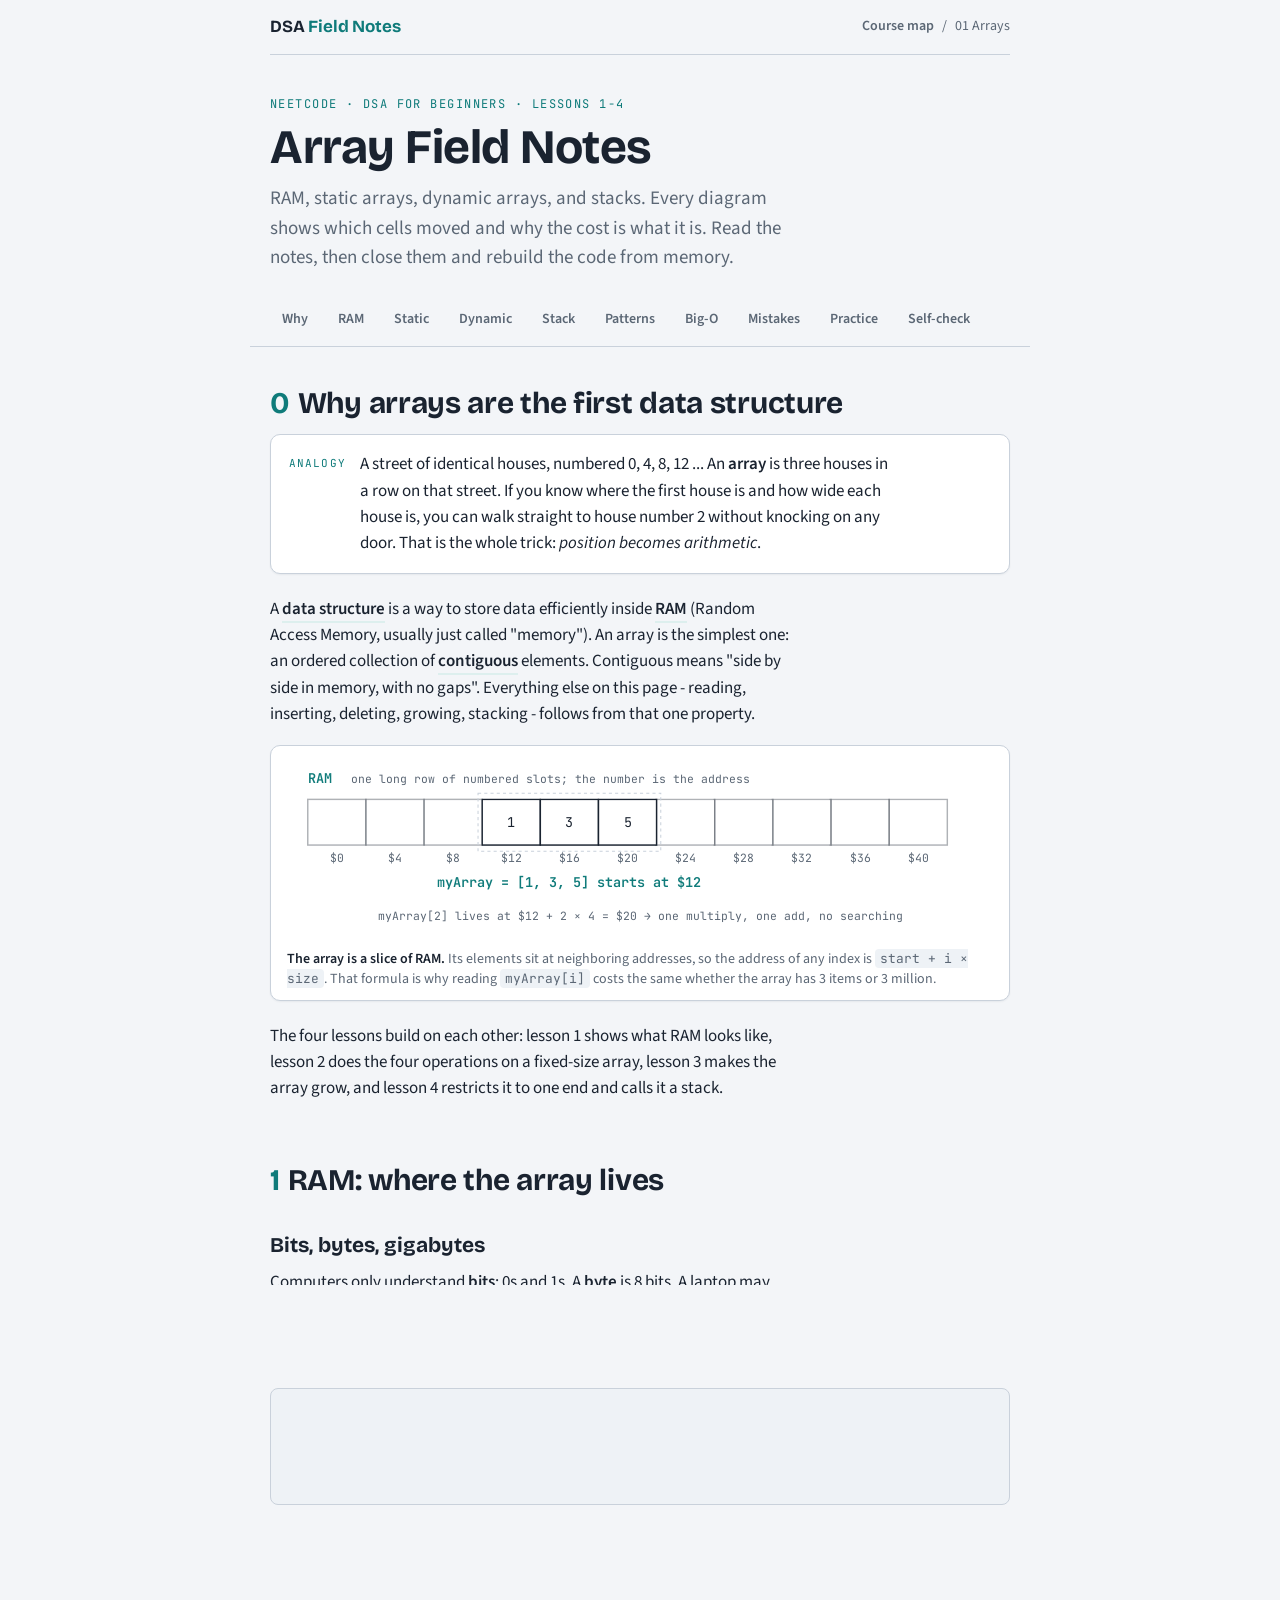
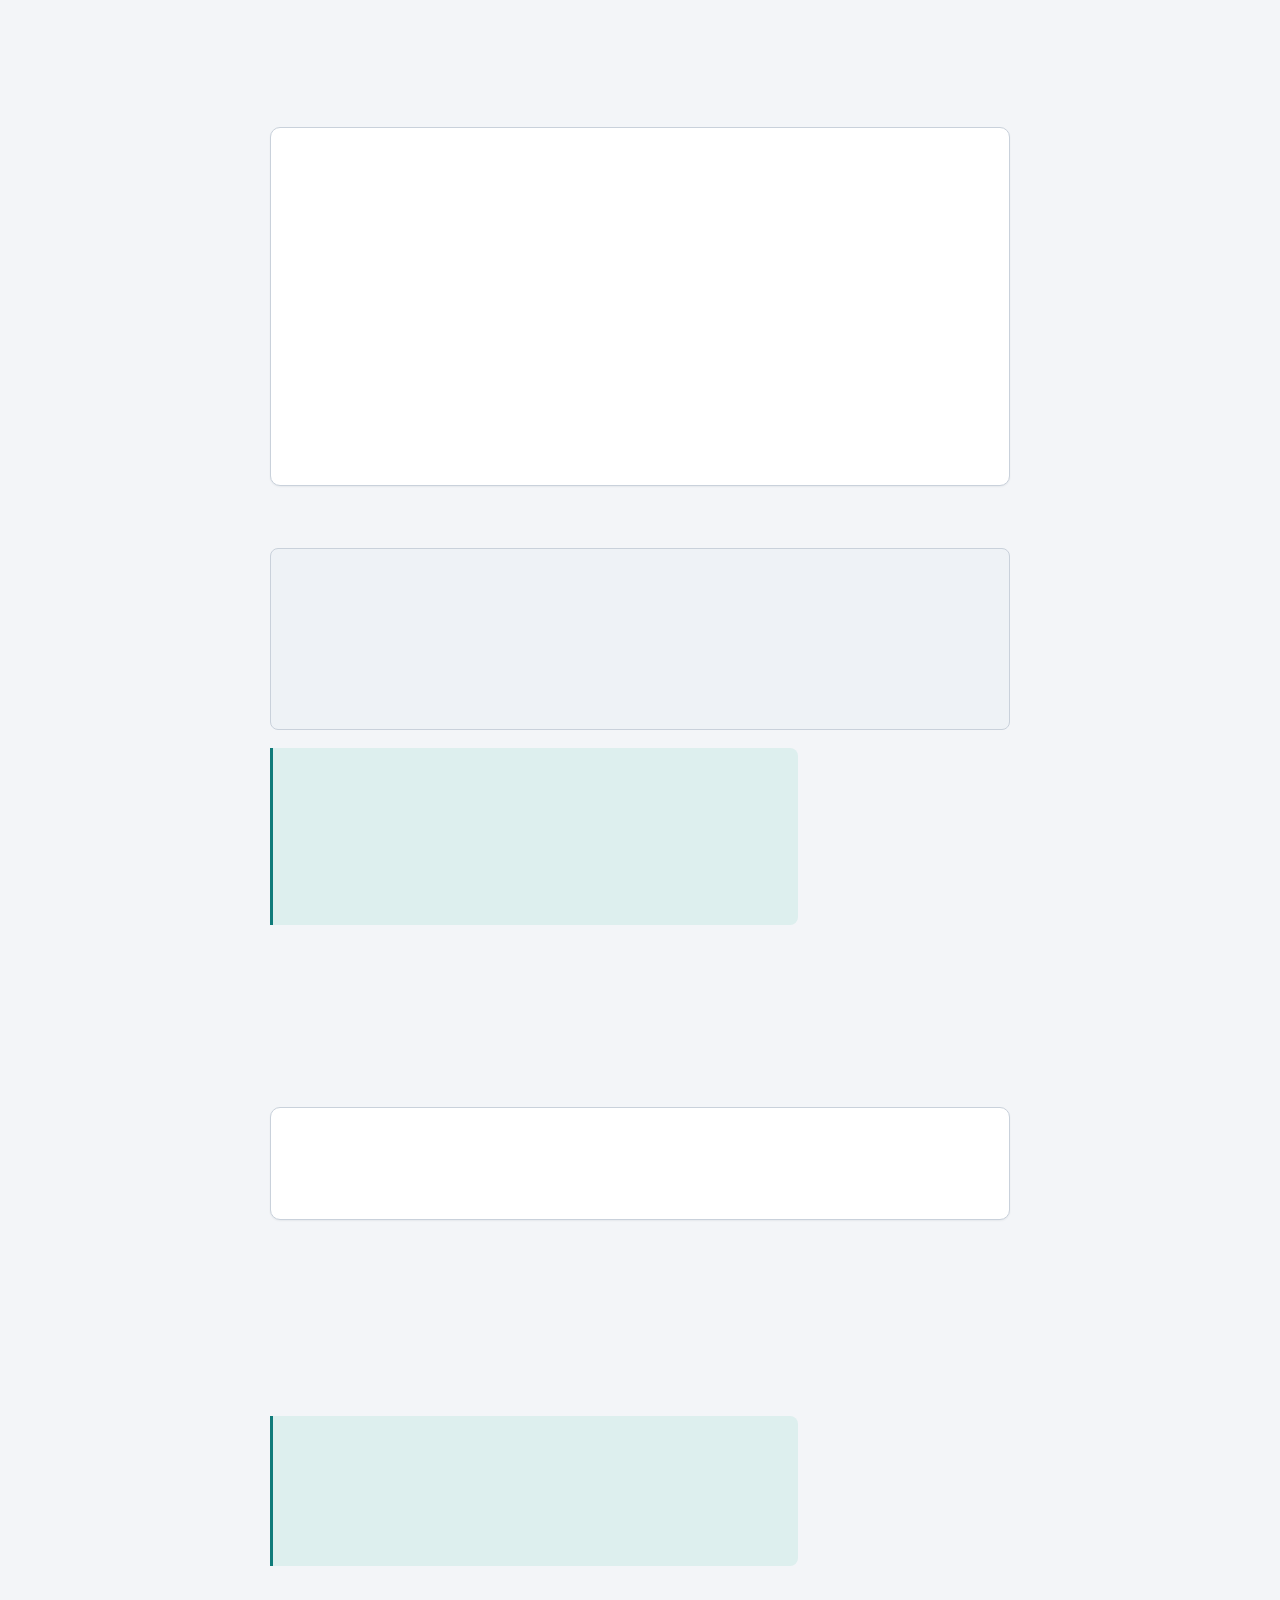
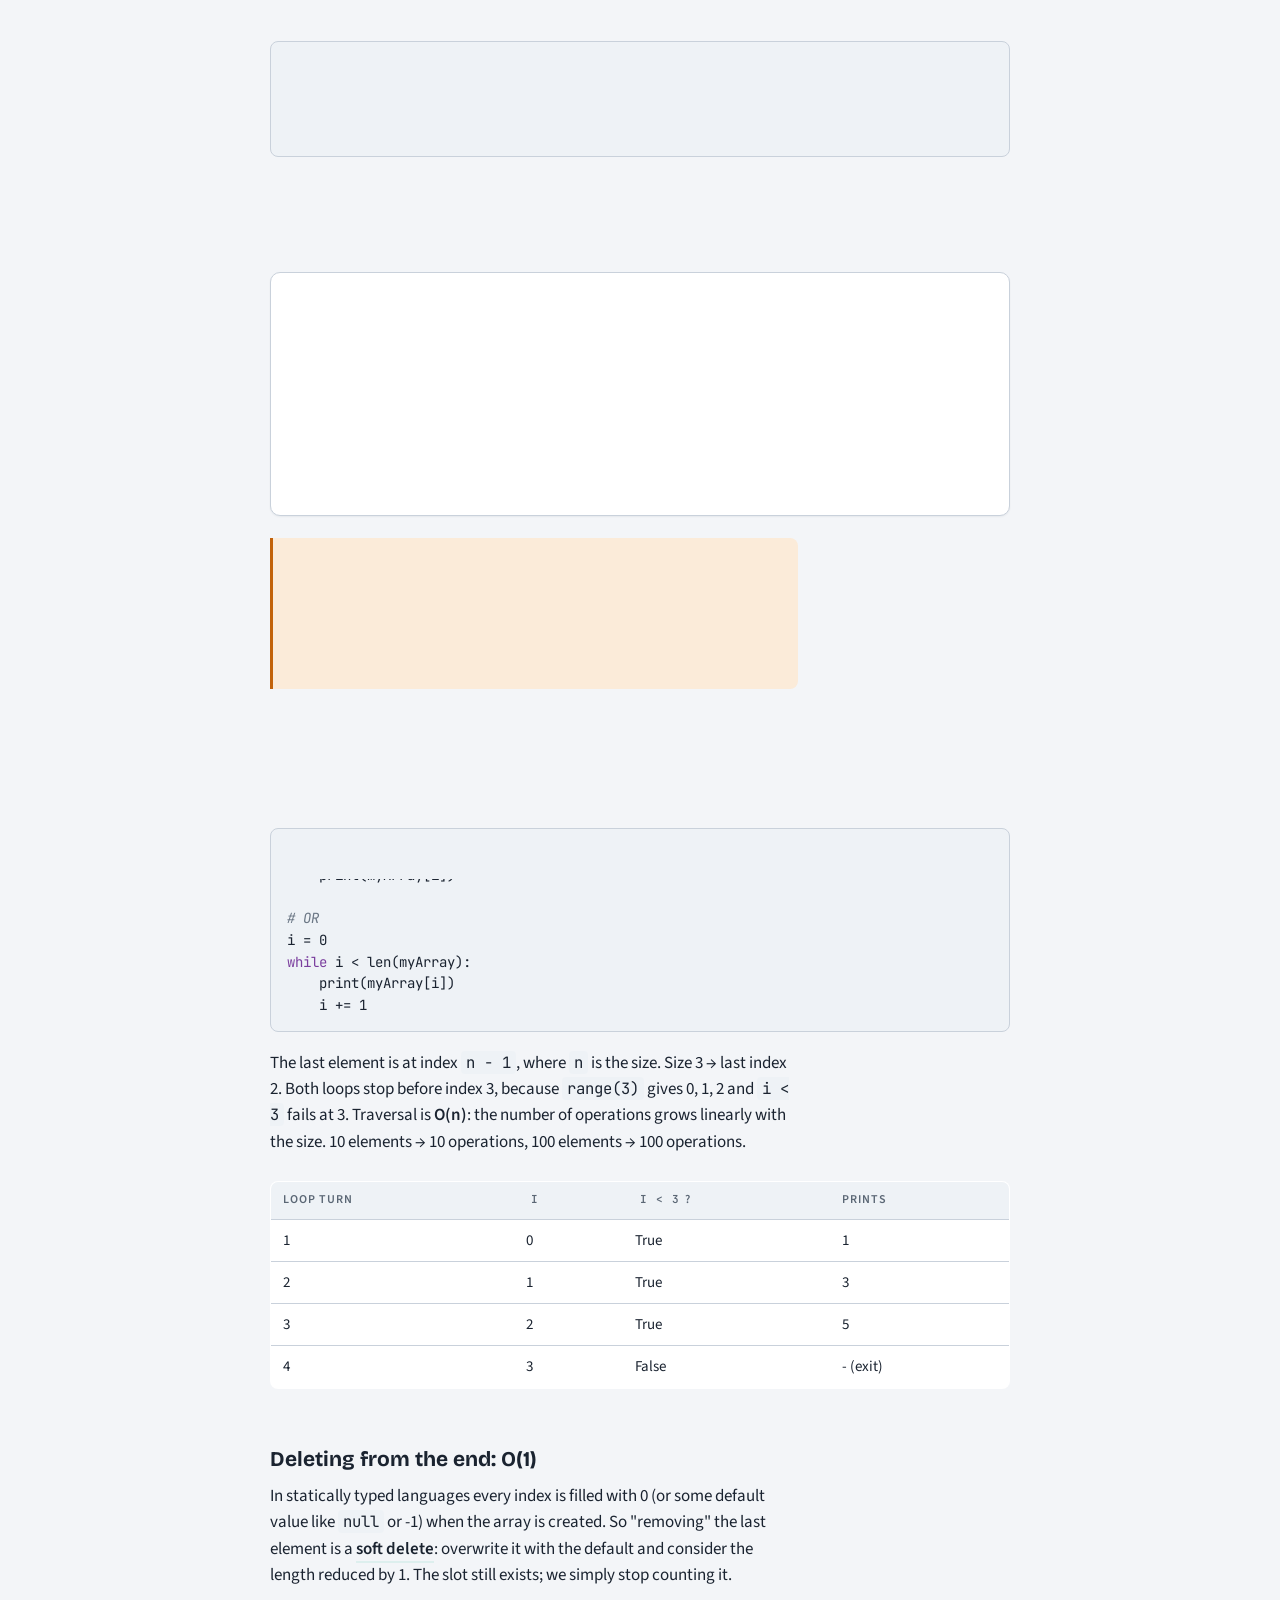
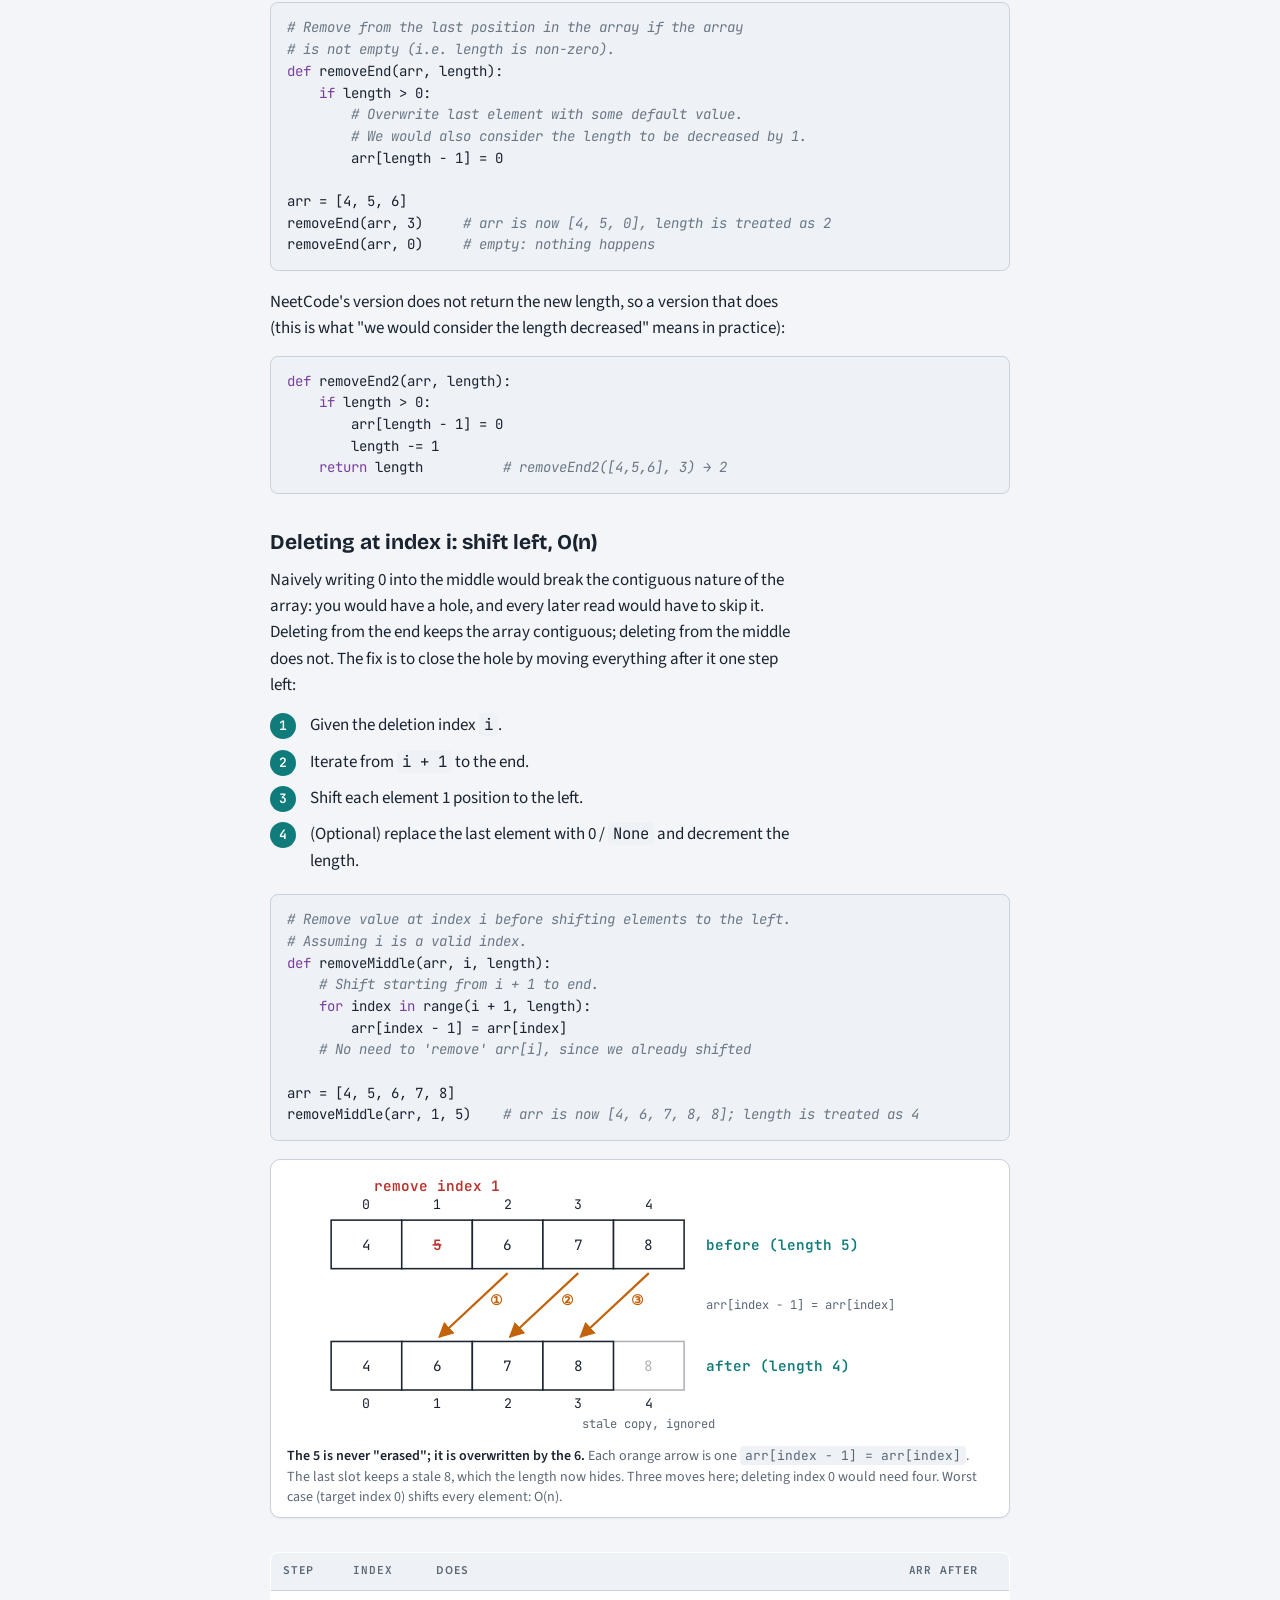
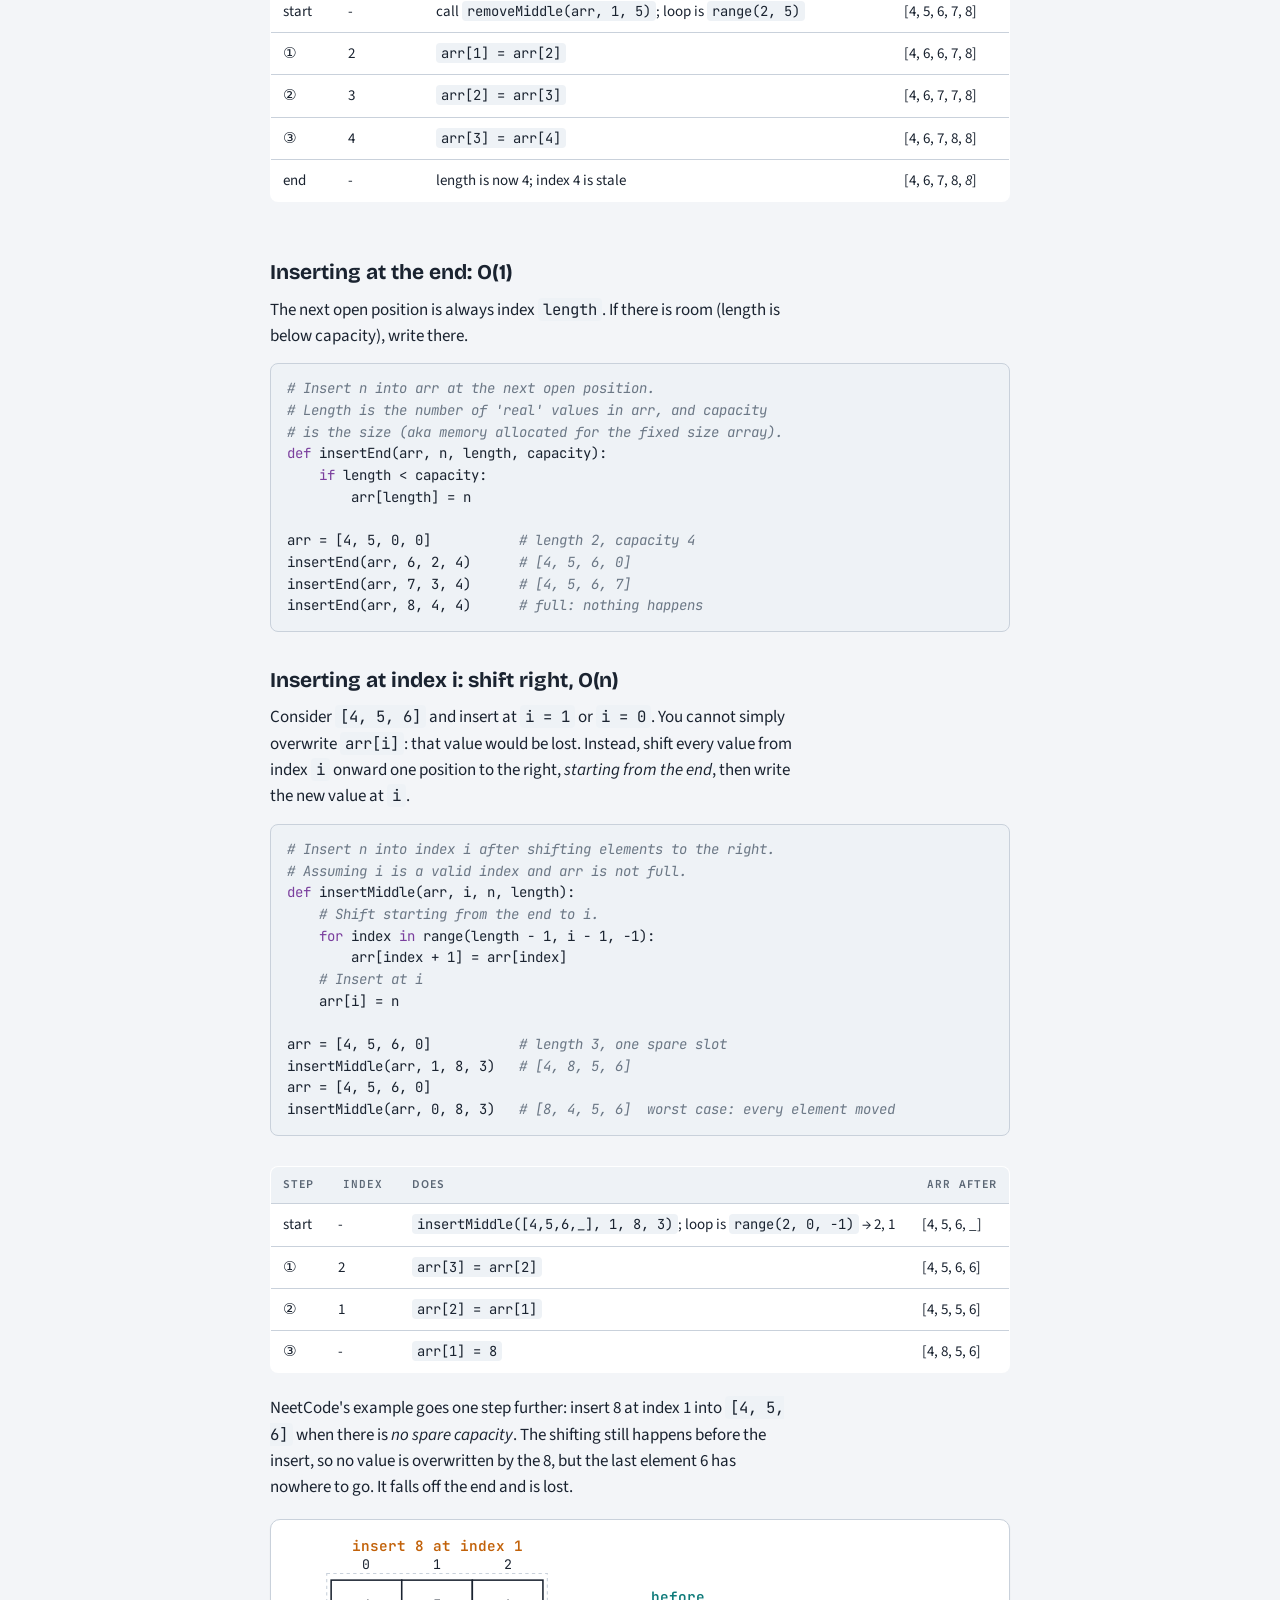
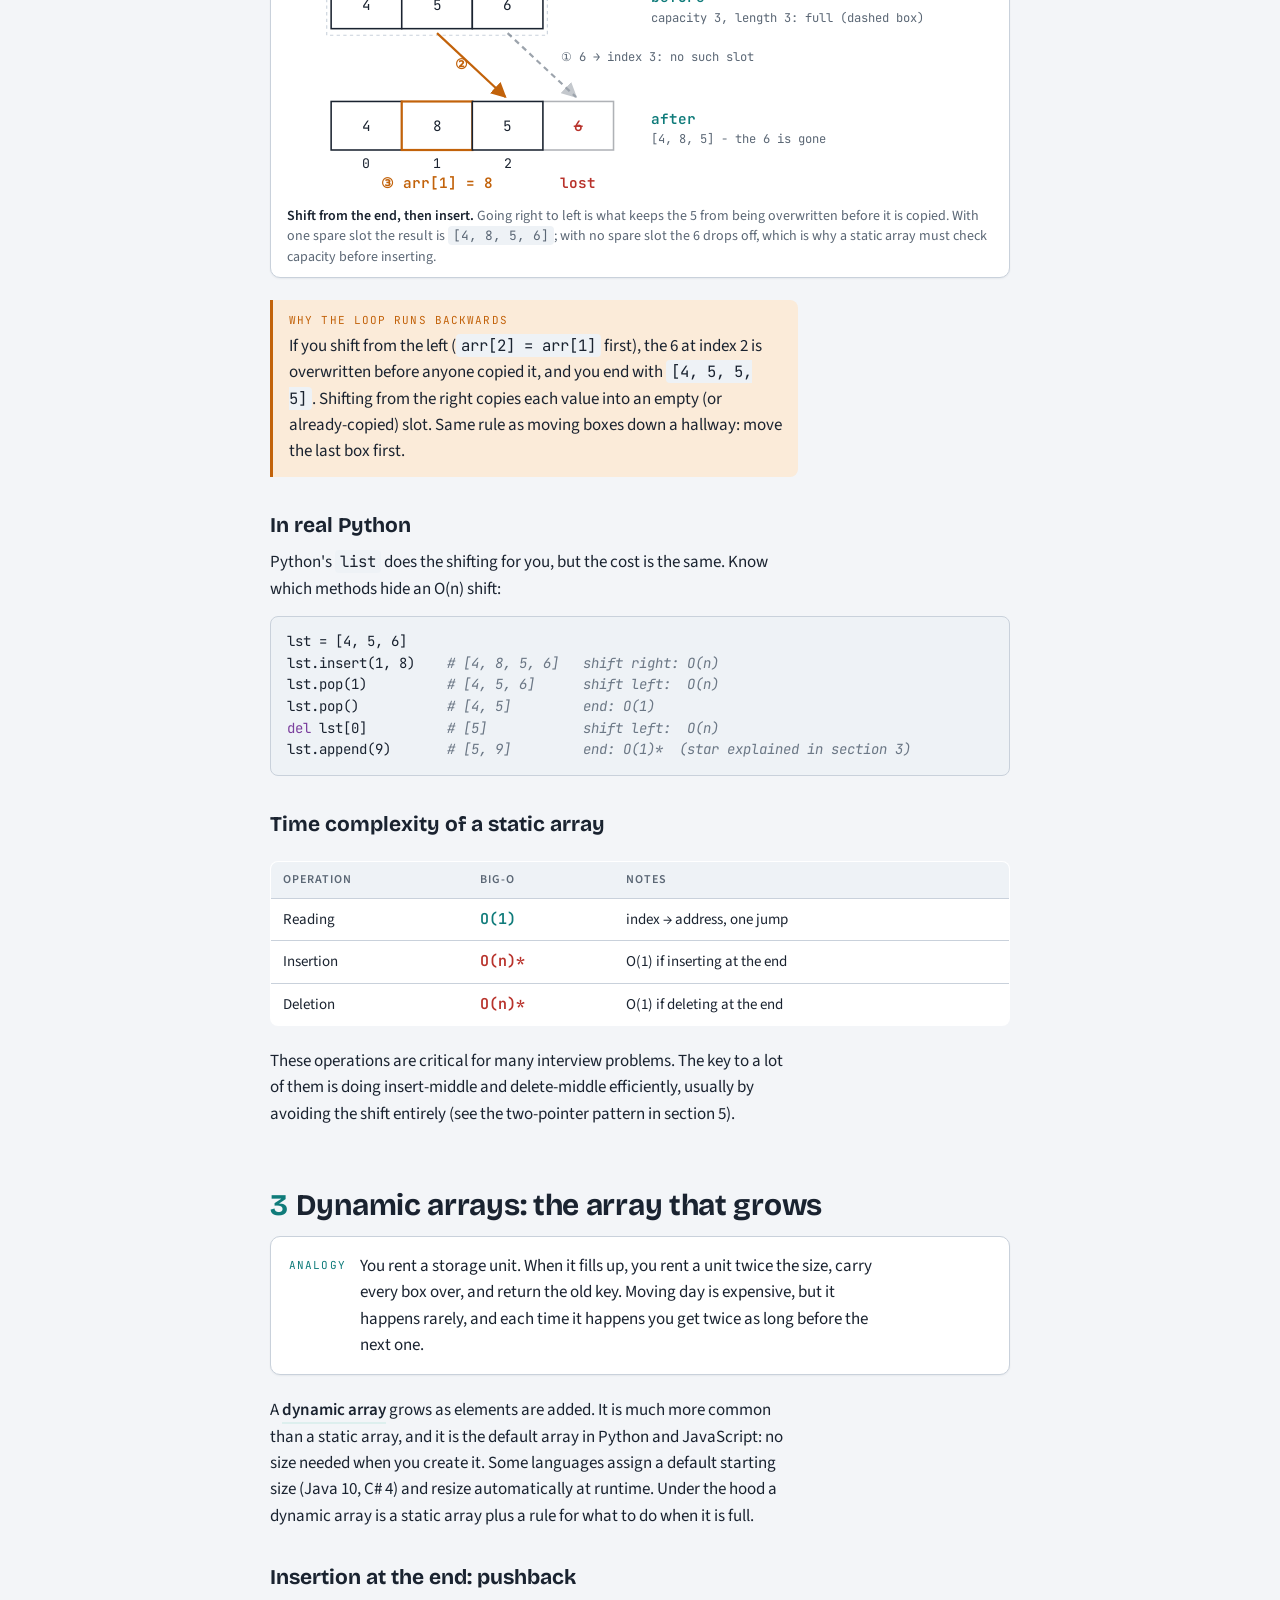
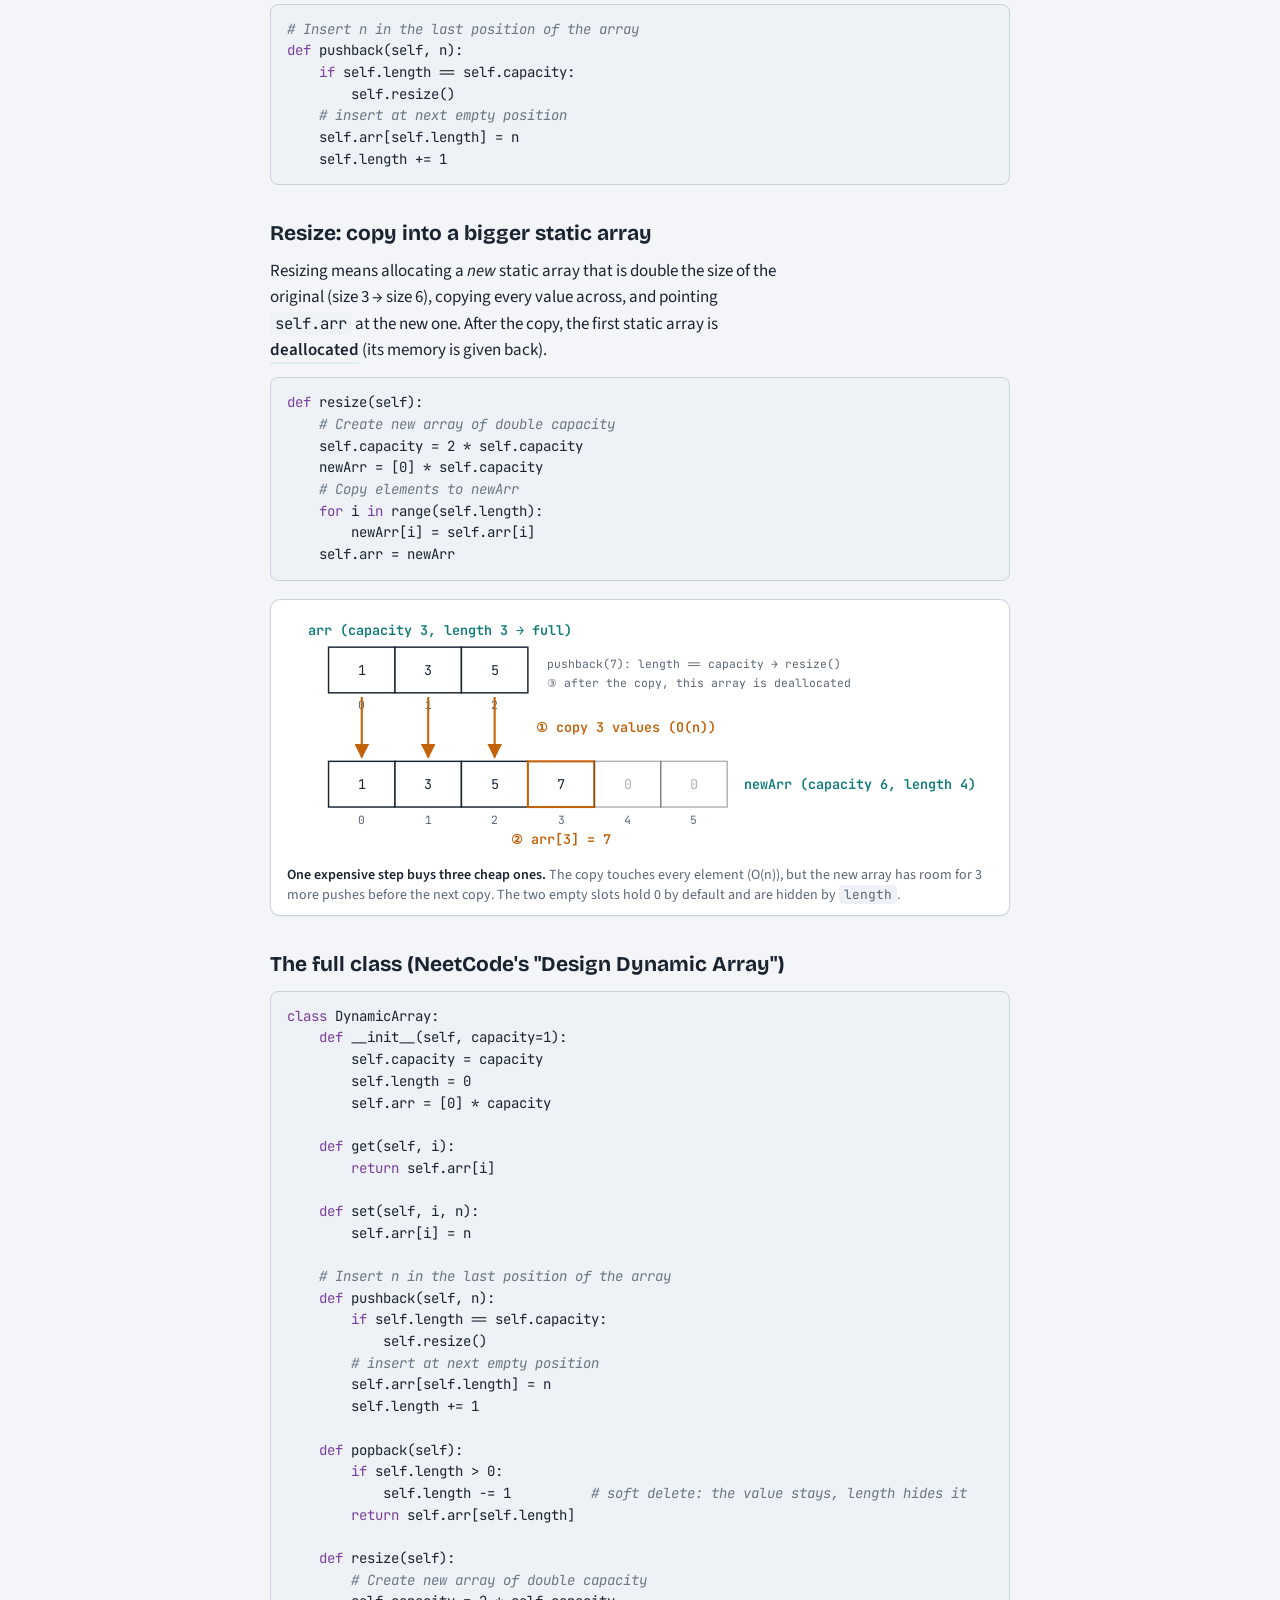
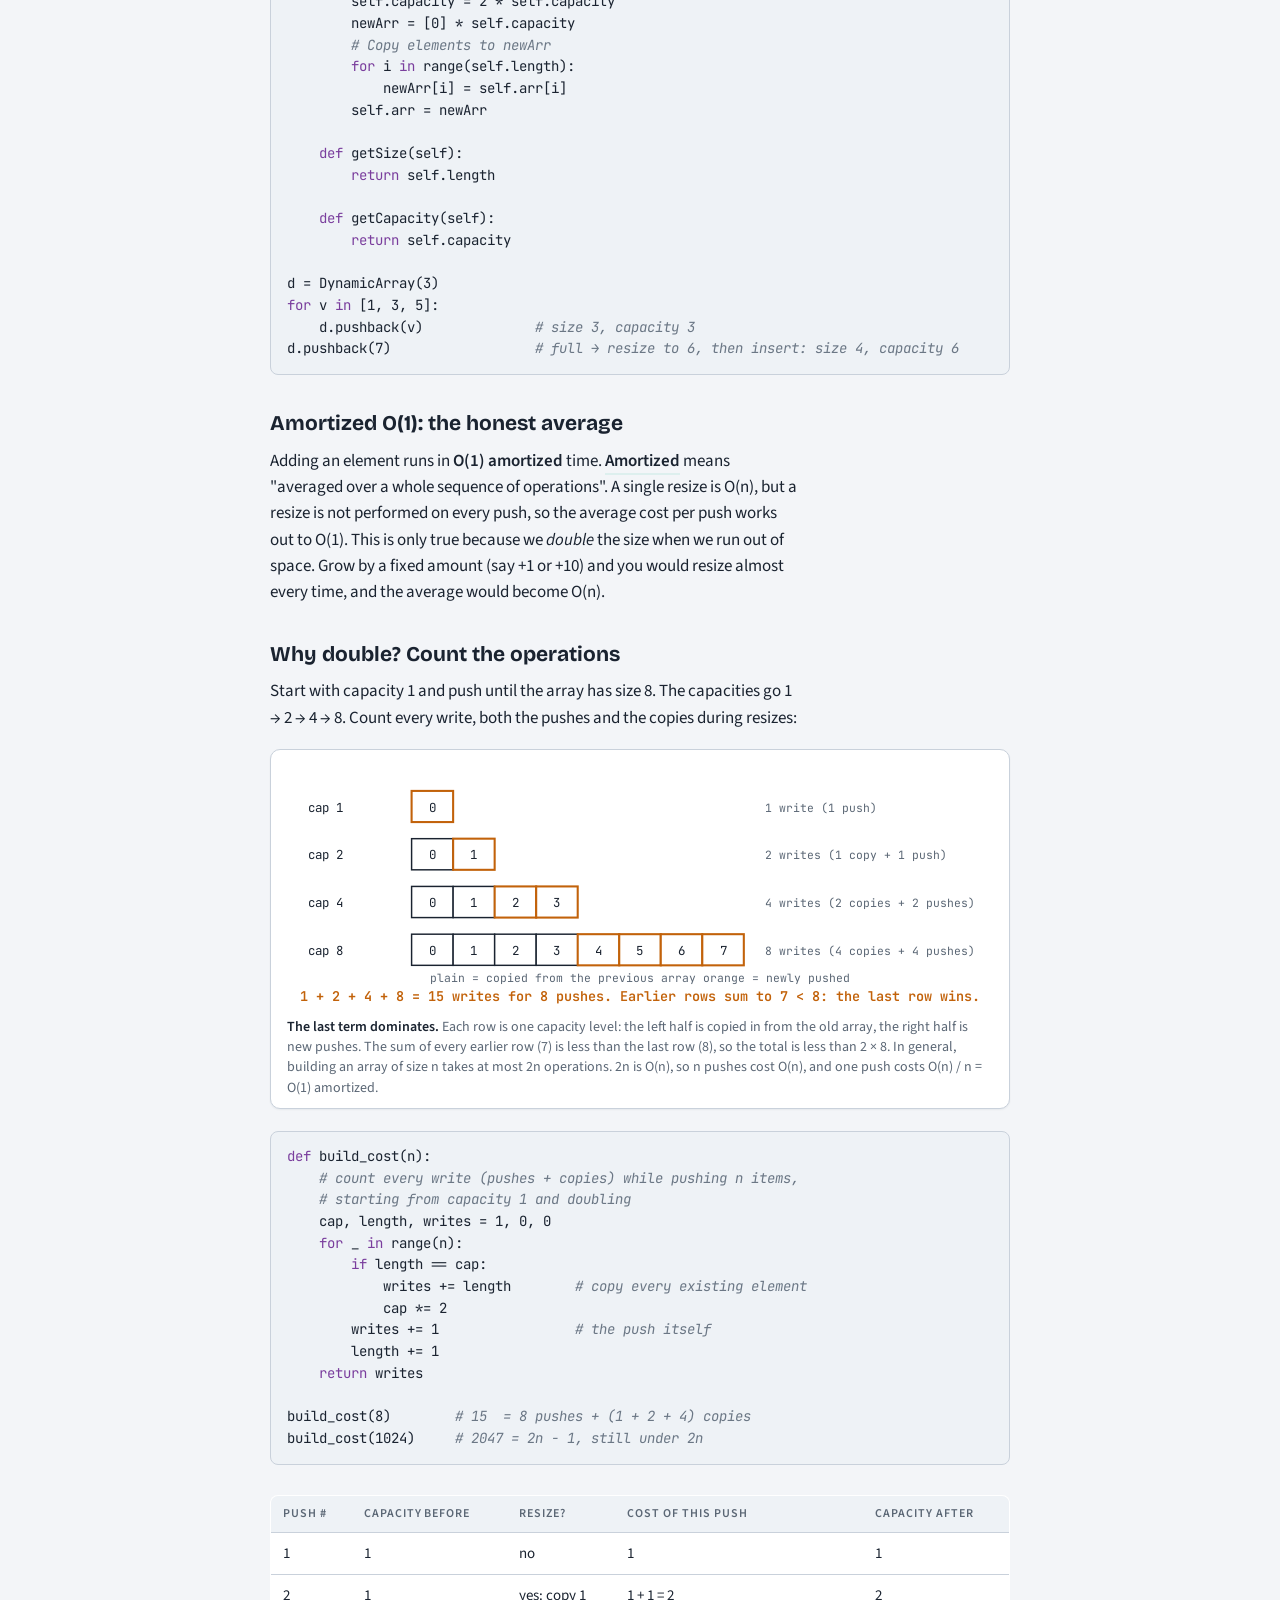
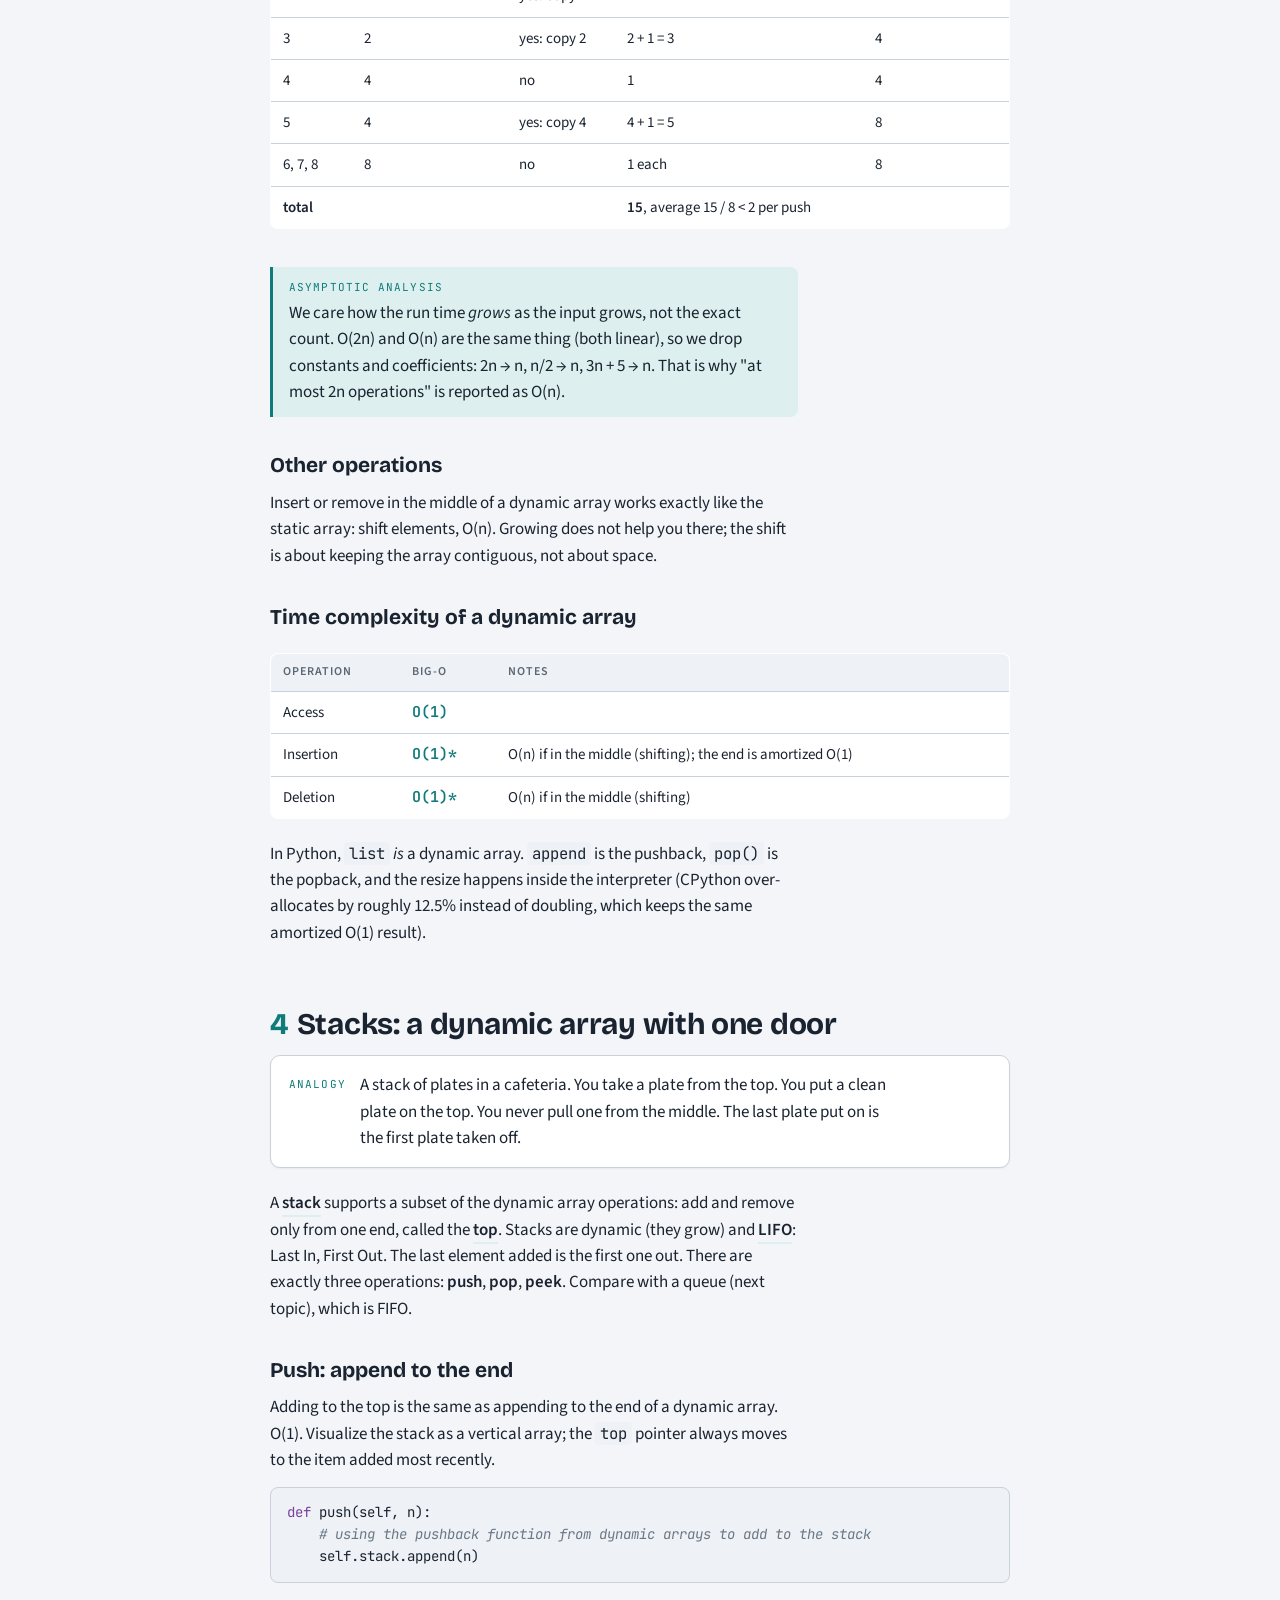
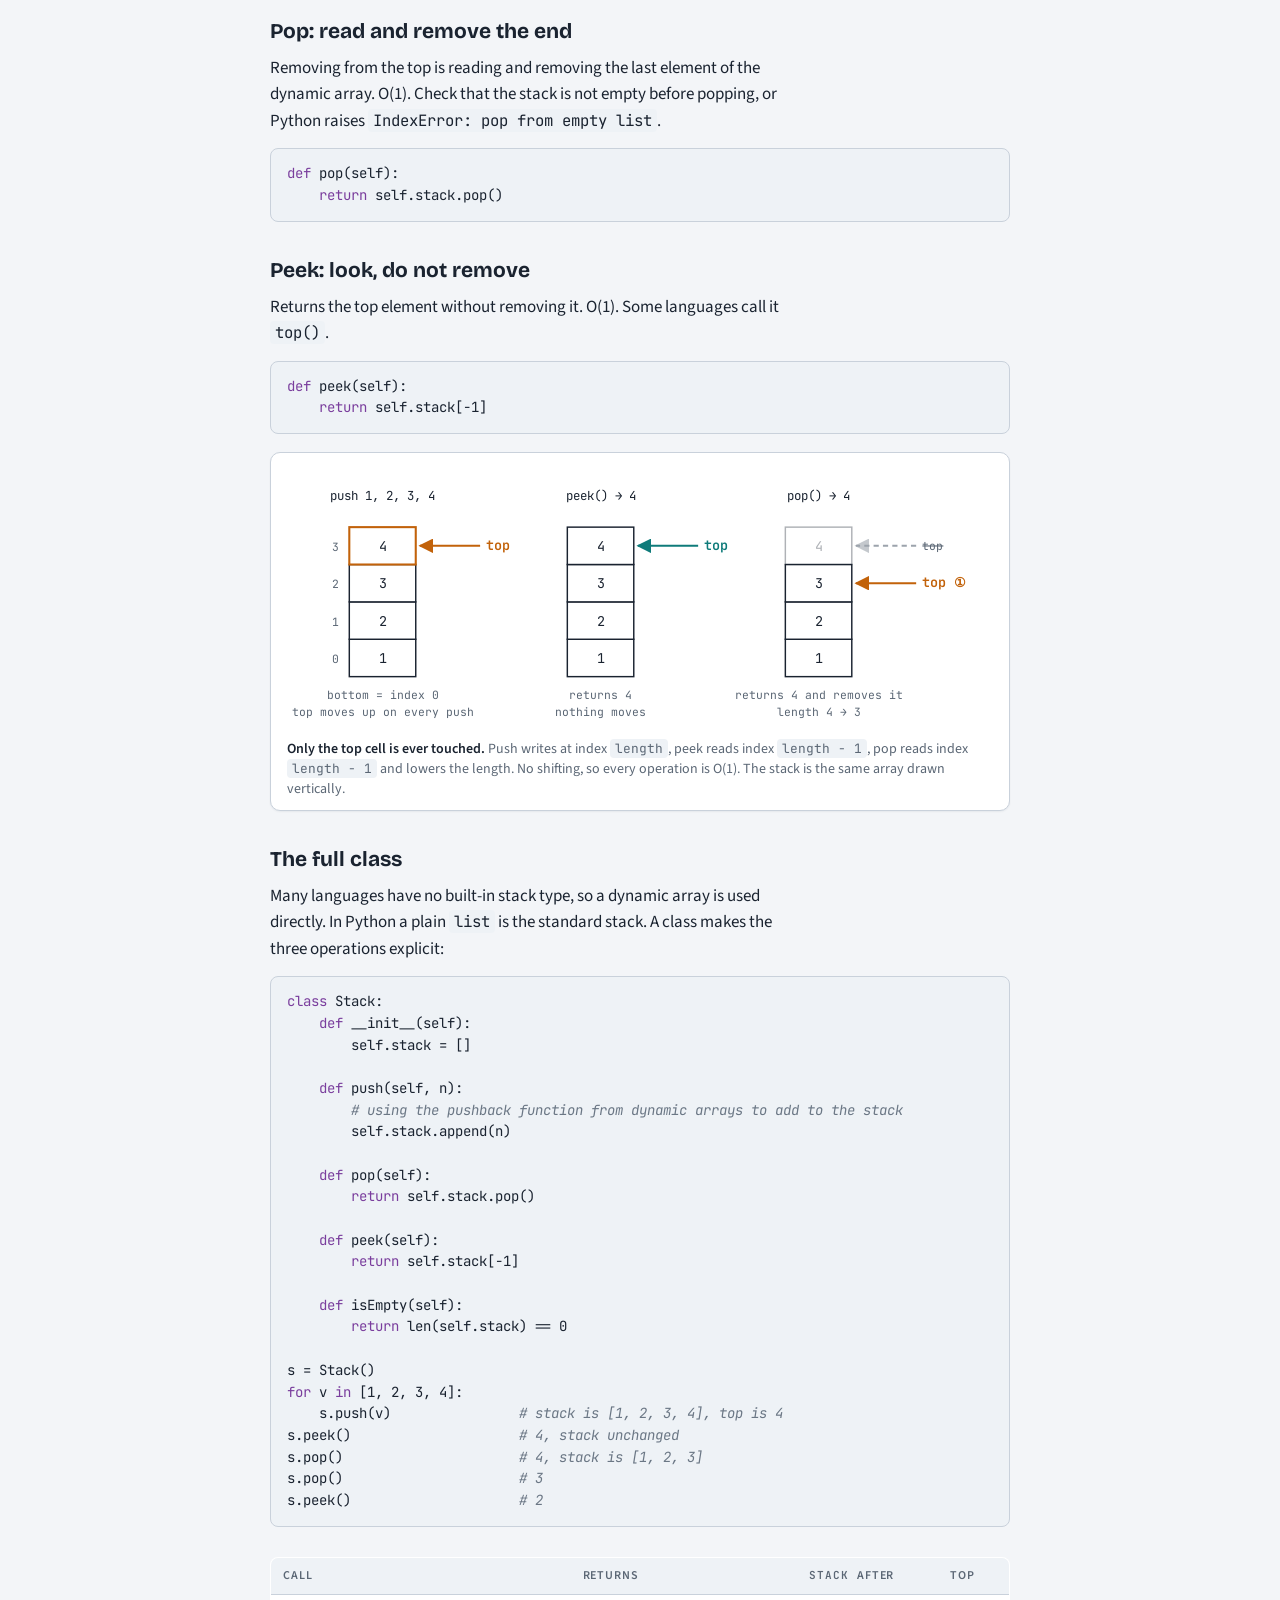
==== topics/01-arrays.html @ 9038c8f5 "Initial commit: DSA field notes for the NeetCode beginner course. Co-authored-by: Cursor <cursoragen" ====
<!doctype html>
<html lang="en">
<head>
<meta charset="utf-8">
<meta name="viewport" content="width=device-width, initial-scale=1">
<title>Arrays · DSA Field Notes</title>
<meta name="description" content="RAM, static arrays, dynamic arrays, and stacks - byte-level diagrams, shifting traces, amortized resize math, tested Python, Big-O, mistakes, practice, self-check.">
<link rel="stylesheet" href="https://fonts.googleapis.com/css2?family=Bricolage+Grotesque:opsz,wght@12..96,500;12..96,700&family=Source+Sans+3:ital,wght@0,400;0,600;1,400&family=JetBrains+Mono:wght@400;600&display=swap">
<link rel="stylesheet" href="../assets/style.css">
</head>
<body>
<svg width="0" height="0" style="position:absolute" aria-hidden="true">
  <defs>
    <marker id="arr" viewBox="0 0 10 10" refX="9" refY="5" markerWidth="7" markerHeight="7" orient="auto-start-reverse"><path d="M0,0 L10,5 L0,10 z" class="arr"/></marker>
    <marker id="arrNew" viewBox="0 0 10 10" refX="9" refY="5" markerWidth="7" markerHeight="7" orient="auto-start-reverse"><path d="M0,0 L10,5 L0,10 z" class="arrNew"/></marker>
    <marker id="arrOld" viewBox="0 0 10 10" refX="9" refY="5" markerWidth="7" markerHeight="7" orient="auto-start-reverse"><path d="M0,0 L10,5 L0,10 z" class="arrOld"/></marker>
    <marker id="arrCur" viewBox="0 0 10 10" refX="9" refY="5" markerWidth="7" markerHeight="7" orient="auto-start-reverse"><path d="M0,0 L10,5 L0,10 z" class="arrCur"/></marker>
  </defs>
</svg>

<div class="wrap">

<header class="site-head">
  <a class="brand" href="../index.html">DSA <span>Field Notes</span></a>
  <div class="crumbs"><a href="../index.html">Course map</a> <span>/</span> <span>01 Arrays</span></div>
</header>
<header class="top">
  <div class="eyebrow">NeetCode · DSA for Beginners · Lessons 1-4</div>
  <h1>Array Field Notes</h1>
  <p class="lede">RAM, static arrays, dynamic arrays, and stacks. Every diagram shows which cells moved and why the cost is what it is. Read the notes, then close them and rebuild the code from memory.</p>
</header>

<nav class="sections" aria-label="Sections">
  <a href="#why">Why</a>
  <a href="#ram">RAM</a>
  <a href="#static">Static</a>
  <a href="#dynamic">Dynamic</a>
  <a href="#stack">Stack</a>
  <a href="#patterns">Patterns</a>
  <a href="#complexity">Big-O</a>
  <a href="#mistakes">Mistakes</a>
  <a href="#practice">Practice</a>
  <a href="#quiz">Self-check</a>
</nav>

<!-- ============================ WHY ============================ -->
<section id="why">
  <h2><span class="num">0</span>Why arrays are the first data structure</h2>

  <div class="analogy">
    <div class="tag">Analogy</div>
    <p>A street of identical houses, numbered 0, 4, 8, 12 ... An <strong>array</strong> is three houses in a row on that street. If you know where the first house is and how wide each house is, you can walk straight to house number 2 without knocking on any door. That is the whole trick: <em>position becomes arithmetic</em>.</p>
  </div>

  <p>A <dfn>data structure</dfn> is a way to store data efficiently inside <dfn>RAM</dfn> (Random Access Memory, usually just called "memory"). An array is the simplest one: an ordered collection of <dfn>contiguous</dfn> elements. Contiguous means "side by side in memory, with no gaps". Everything else on this page - reading, inserting, deleting, growing, stacking - follows from that one property.</p>

  <figure>
    <svg viewBox="0 0 680 170" role="img" aria-label="RAM drawn as one long row of slots with addresses. The array 1, 3, 5 occupies three neighboring slots at addresses 12, 16 and 20.">
      <text x="20" y="20" class="t ptrlab">RAM</text>
      <text x="62" y="20" class="t small">one long row of numbered slots; the number is the address</text>
      <rect x="20" y="36" width="56" height="44" class="nd dim"/>
      <rect x="76" y="36" width="56" height="44" class="nd dim"/>
      <rect x="132" y="36" width="56" height="44" class="nd dim"/>
      <rect x="188" y="36" width="56" height="44" class="nd"/><text x="216" y="63" class="t" text-anchor="middle">1</text>
      <rect x="244" y="36" width="56" height="44" class="nd"/><text x="272" y="63" class="t" text-anchor="middle">3</text>
      <rect x="300" y="36" width="56" height="44" class="nd"/><text x="328" y="63" class="t" text-anchor="middle">5</text>
      <rect x="356" y="36" width="56" height="44" class="nd dim"/>
      <rect x="412" y="36" width="56" height="44" class="nd dim"/>
      <rect x="468" y="36" width="56" height="44" class="nd dim"/>
      <rect x="524" y="36" width="56" height="44" class="nd dim"/>
      <rect x="580" y="36" width="56" height="44" class="nd dim"/>
      <text x="48" y="96" class="t small" text-anchor="middle">$0</text>
      <text x="104" y="96" class="t small" text-anchor="middle">$4</text>
      <text x="160" y="96" class="t small" text-anchor="middle">$8</text>
      <text x="216" y="96" class="t small" text-anchor="middle">$12</text>
      <text x="272" y="96" class="t small" text-anchor="middle">$16</text>
      <text x="328" y="96" class="t small" text-anchor="middle">$20</text>
      <text x="384" y="96" class="t small" text-anchor="middle">$24</text>
      <text x="440" y="96" class="t small" text-anchor="middle">$28</text>
      <text x="496" y="96" class="t small" text-anchor="middle">$32</text>
      <text x="552" y="96" class="t small" text-anchor="middle">$36</text>
      <text x="608" y="96" class="t small" text-anchor="middle">$40</text>
      <rect x="184" y="30" width="176" height="56" class="mem"/>
      <text x="272" y="120" class="t ptrlab" text-anchor="middle">myArray = [1, 3, 5] starts at $12</text>
      <text x="340" y="152" class="t small" text-anchor="middle">myArray[2] lives at $12 + 2 × 4 = $20  →  one multiply, one add, no searching</text>
    </svg>
    <figcaption><b>The array is a slice of RAM.</b> Its elements sit at neighboring addresses, so the address of any index is <code>start + i × size</code>. That formula is why reading <code>myArray[i]</code> costs the same whether the array has 3 items or 3 million.</figcaption>
  </figure>

  <p>The four lessons build on each other: lesson 1 shows what RAM looks like, lesson 2 does the four operations on a fixed-size array, lesson 3 makes the array grow, and lesson 4 restricts it to one end and calls it a stack.</p>
</section>

<!-- ============================ RAM ============================ -->
<section id="ram">
  <h2><span class="num">1</span>RAM: where the array lives</h2>

  <h3>Bits, bytes, gigabytes</h3>
  <p>Computers only understand <dfn>bits</dfn>: 0s and 1s. A <dfn>byte</dfn> is 8 bits. A laptop may have 8 GB of RAM, which is 8 × 1024 × 1024 × 1024 bytes (about 8.6 billion slots). Each integer has a <dfn>binary representation</dfn>: the same number written with only 0s and 1s. Using one byte each:</p>

<pre><code>format(1, <span class="s">"08b"</span>)   <span class="c"># '00000001'</span>
format(3, <span class="s">"08b"</span>)   <span class="c"># '00000011'</span>
format(5, <span class="s">"08b"</span>)   <span class="c"># '00000101'</span>
bin(5)             <span class="c"># '0b101'  (Python drops the leading zeros)</span></code></pre>

  <h3>Addresses: every value has a location</h3>
  <p>When we store <code>[1, 3, 5]</code> in RAM, each element is stored contiguously (continuously, in order). Each value gets an <dfn>address</dfn>: a distinct location, written here as <code>$0</code>, <code>$4</code>, <code>$8</code>. Integers commonly occupy 4 bytes (32 bits), so integer addresses are 4 bytes apart. Characters occupy 1 byte each, so a char array has addresses 1 byte apart.</p>

  <figure>
    <svg viewBox="0 0 680 250" role="img" aria-label="An int array 1, 3, 5 drawn as three 4-byte blocks at addresses 0, 4 and 8, with the binary of each value in the last byte. Below it a char array a, b, c drawn as three 1-byte cells at addresses 0, 1 and 2.">
      <text x="20" y="18" class="t ptrlab">INT ARRAY [1, 3, 5]</text>
      <text x="186" y="18" class="t small">one int = 4 bytes = 32 bits, so addresses are 4 apart</text>
      <!-- element 0 -->
      <rect x="20" y="30" width="208" height="44" class="nd"/>
      <line x1="72" y1="30" x2="72" y2="74" class="cell"/><line x1="124" y1="30" x2="124" y2="74" class="cell"/><line x1="176" y1="30" x2="176" y2="74" class="cell"/>
      <text x="46" y="57" class="t small" font-size="7" text-anchor="middle">00000000</text>
      <text x="98" y="57" class="t small" font-size="7" text-anchor="middle">00000000</text>
      <text x="150" y="57" class="t small" font-size="7" text-anchor="middle">00000000</text>
      <text x="202" y="57" class="t" font-size="10" text-anchor="middle">00000001</text>
      <!-- element 1 -->
      <rect x="228" y="30" width="208" height="44" class="nd"/>
      <line x1="280" y1="30" x2="280" y2="74" class="cell"/><line x1="332" y1="30" x2="332" y2="74" class="cell"/><line x1="384" y1="30" x2="384" y2="74" class="cell"/>
      <text x="254" y="57" class="t small" font-size="7" text-anchor="middle">00000000</text>
      <text x="306" y="57" class="t small" font-size="7" text-anchor="middle">00000000</text>
      <text x="358" y="57" class="t small" font-size="7" text-anchor="middle">00000000</text>
      <text x="410" y="57" class="t" font-size="10" text-anchor="middle">00000011</text>
      <!-- element 2 -->
      <rect x="436" y="30" width="208" height="44" class="nd"/>
      <line x1="488" y1="30" x2="488" y2="74" class="cell"/><line x1="540" y1="30" x2="540" y2="74" class="cell"/><line x1="592" y1="30" x2="592" y2="74" class="cell"/>
      <text x="462" y="57" class="t small" font-size="7" text-anchor="middle">00000000</text>
      <text x="514" y="57" class="t small" font-size="7" text-anchor="middle">00000000</text>
      <text x="566" y="57" class="t small" font-size="7" text-anchor="middle">00000000</text>
      <text x="618" y="57" class="t" font-size="10" text-anchor="middle">00000101</text>
      <text x="20" y="92" class="t mono">$0</text>
      <text x="124" y="92" class="t small" text-anchor="middle">value 1 (index 0)</text>
      <text x="228" y="92" class="t mono">$4</text>
      <text x="332" y="92" class="t small" text-anchor="middle">value 3 (index 1)</text>
      <text x="436" y="92" class="t mono">$8</text>
      <text x="540" y="92" class="t small" text-anchor="middle">value 5 (index 2)</text>

      <text x="20" y="126" class="t ptrlab">CHAR ARRAY ['a', 'b', 'c']</text>
      <text x="230" y="126" class="t small">one char = 1 byte, so addresses are 1 apart</text>
      <rect x="20" y="138" width="52" height="44" class="nd"/><text x="46" y="165" class="t" text-anchor="middle">a</text>
      <rect x="72" y="138" width="52" height="44" class="nd"/><text x="98" y="165" class="t" text-anchor="middle">b</text>
      <rect x="124" y="138" width="52" height="44" class="nd"/><text x="150" y="165" class="t" text-anchor="middle">c</text>
      <rect x="176" y="138" width="52" height="44" class="nd dim"/>
      <rect x="228" y="138" width="52" height="44" class="nd dim"/>
      <rect x="280" y="138" width="52" height="44" class="nd dim"/>
      <rect x="332" y="138" width="52" height="44" class="nd dim"/>
      <rect x="384" y="138" width="52" height="44" class="nd dim"/>
      <text x="46" y="200" class="t mono" text-anchor="middle">$0</text>
      <text x="98" y="200" class="t mono" text-anchor="middle">$1</text>
      <text x="150" y="200" class="t mono" text-anchor="middle">$2</text>
      <text x="202" y="200" class="t small" text-anchor="middle">$3</text>
      <text x="254" y="200" class="t small" text-anchor="middle">$4</text>
      <text x="306" y="200" class="t small" text-anchor="middle">$5</text>
      <text x="358" y="200" class="t small" text-anchor="middle">$6</text>
      <text x="410" y="200" class="t small" text-anchor="middle">$7</text>
      <text x="460" y="165" class="t small">free RAM</text>
      <text x="340" y="236" class="t small" text-anchor="middle">same rule both times:  address(i) = start + i × (bytes per element)  -  only the step changes</text>
    </svg>
    <figcaption><b>The size of the type sets the step between addresses.</b> Ints step by 4, chars step by 1. The data type does not matter as long as the address is incremented relative to the size of the type. Each 4-byte int holds its value in binary across 32 bits; the first three bytes of a small number are all zero.</figcaption>
  </figure>

  <p>The address formula in Python, tested on both arrays:</p>
<pre><code><span class="k">def</span> address_of(start, i, size):
    <span class="c"># address of element i when each element takes `size` bytes</span>
    <span class="k">return</span> start + i * size

[address_of(0, i, 4) <span class="k">for</span> i <span class="k">in</span> range(3)]   <span class="c"># [0, 4, 8]   int array</span>
[address_of(0, i, 1) <span class="k">for</span> i <span class="k">in</span> range(3)]   <span class="c"># [0, 1, 2]   char array</span>
address_of(100, 2, 4)                       <span class="c"># 108: works from any start</span></code></pre>

  <div class="callout keep">
    <span class="lab">Keep in mind</span>
    <p>This is usually abstracted away from you as a developer: Python never shows you an address. It is still worth knowing, because it is what makes O(1) indexing possible, it is relevant to many algorithms and data structures, and it is extremely important in system design (caches, memory layout, why arrays beat linked lists in practice).</p>
  </div>

  <p>Lesson 1 is mostly theory. The next three lessons cover the operations, their efficiency, and where you use them.</p>
</section>

<!-- ============================ STATIC ============================ -->
<section id="static">
  <h2><span class="num">2</span>Static arrays: fixed size, four operations</h2>

  <div class="analogy">
    <div class="tag">Analogy</div>
    <p>An egg carton with 12 cups. You choose the carton size when you buy it. You can put eggs in, take eggs out, and slide eggs around, but you cannot make the carton hold 13 eggs. When it is full, it is full.</p>
  </div>

  <p>In <dfn>statically typed</dfn> languages (Java, C++, C#) an array must be given a size and a type when it is created. That is a <dfn>static array</dfn>: its size cannot change once declared, and once it is full you cannot store more. Python and JavaScript do not have static arrays; their default array is a <em>dynamic</em> array (section 3). We still use Python here and simulate the fixed size with two extra numbers: <code>length</code> and <code>capacity</code>.</p>

  <div class="callout keep">
    <span class="lab">Keep in mind</span>
    <p><code>length</code> = how many real values are inside. <code>capacity</code> = the maximum the array can hold (the memory that was allocated). In a static array the capacity is fixed; the length moves between 0 and capacity.</p>
  </div>

  <h3>Reading: O(1)</h3>
<pre><code>myArray = [1, 3, 5]
myArray[i]      <span class="c"># access the element at index i</span>
myArray[0]      <span class="c"># 1</span>
myArray[2]      <span class="c"># 5</span></code></pre>

  <p>Accessing a single element is always instant, because each index maps to an address in RAM (section 1). Regardless of the array's size, the time is the same: <strong>O(1)</strong>, "constant time".</p>

  <figure>
    <svg viewBox="0 0 640 150" role="img" aria-label="Reading myArray at index 2: the cursor jumps straight to the third cell because its address is start plus 2 times 4.">
      <text x="260" y="22" class="t mono" text-anchor="middle">myArray[2]</text>
      <path d="M260,28 L260,38" class="cur" marker-end="url(#arrCur)"/>
      <rect x="60" y="40" width="80" height="44" class="nd"/><text x="100" y="67" class="t" text-anchor="middle">1</text>
      <rect x="140" y="40" width="80" height="44" class="nd"/><text x="180" y="67" class="t" text-anchor="middle">3</text>
      <rect x="220" y="40" width="80" height="44" class="nd"/><text x="260" y="67" class="t" text-anchor="middle">5</text>
      <text x="100" y="102" class="t small" text-anchor="middle">index 0</text>
      <text x="180" y="102" class="t small" text-anchor="middle">index 1</text>
      <text x="260" y="102" class="t small" text-anchor="middle">index 2</text>
      <text x="100" y="120" class="t mono" text-anchor="middle">$0</text>
      <text x="180" y="120" class="t mono" text-anchor="middle">$4</text>
      <text x="260" y="120" class="t mono" text-anchor="middle">$8</text>
      <text x="330" y="50" class="t mono">address = start + i × 4</text>
      <text x="330" y="70" class="t mono">        = $0 + 2 × 4 = $8</text>
      <text x="330" y="92" class="t small">one multiply and one add</text>
      <text x="330" y="108" class="t small">same cost for n = 3 or n = 3,000,000 → O(1)</text>
    </svg>
    <figcaption><b>No walking, no searching.</b> The computer computes the address and jumps there. The size of the array never enters the calculation.</figcaption>
  </figure>

  <div class="callout">
    <span class="lab">Common confusion</span>
    <p>O(1) does not mean "fast". It means "does not grow with the input". A step could take 1000 operations and still be O(1), as long as that number stays 1000 when the array gets bigger. Ask "does the work grow with n?", not "is it quick?".</p>
  </div>

  <h3>Traversing: O(n)</h3>
  <p><dfn>Traverse</dfn> means "visit every element from first to last". Two equivalent loops:</p>

<pre><code><span class="k">for</span> i <span class="k">in</span> range(len(myArray)):
    print(myArray[i])

<span class="c"># OR</span>
i = 0
<span class="k">while</span> i &lt; len(myArray):
    print(myArray[i])
    i += 1</code></pre>

  <p>The last element is at index <code>n - 1</code>, where <code>n</code> is the size. Size 3 → last index 2. Both loops stop before index 3, because <code>range(3)</code> gives 0, 1, 2 and <code>i &lt; 3</code> fails at 3. Traversal is <strong>O(n)</strong>: the number of operations grows linearly with the size. 10 elements → 10 operations, 100 elements → 100 operations.</p>

  <div class="tbl"><table>
    <thead><tr><th>Loop turn</th><th><code>i</code></th><th><code>i &lt; 3</code>?</th><th>prints</th></tr></thead>
    <tbody>
      <tr><td>1</td><td>0</td><td>True</td><td>1</td></tr>
      <tr><td>2</td><td>1</td><td>True</td><td>3</td></tr>
      <tr><td>3</td><td>2</td><td>True</td><td>5</td></tr>
      <tr><td>4</td><td>3</td><td>False</td><td>- (exit)</td></tr>
    </tbody>
  </table></div>

  <h3>Deleting from the end: O(1)</h3>
  <p>In statically typed languages every index is filled with 0 (or some default value like <code>null</code> or -1) when the array is created. So "removing" the last element is a <dfn>soft delete</dfn>: overwrite it with the default and consider the length reduced by 1. The slot still exists; we simply stop counting it.</p>

<pre><code><span class="c"># Remove from the last position in the array if the array</span>
<span class="c"># is not empty (i.e. length is non-zero).</span>
<span class="k">def</span> removeEnd(arr, length):
    <span class="k">if</span> length &gt; 0:
        <span class="c"># Overwrite last element with some default value.</span>
        <span class="c"># We would also consider the length to be decreased by 1.</span>
        arr[length - 1] = 0

arr = [4, 5, 6]
removeEnd(arr, 3)     <span class="c"># arr is now [4, 5, 0], length is treated as 2</span>
removeEnd(arr, 0)     <span class="c"># empty: nothing happens</span></code></pre>

  <p>NeetCode's version does not return the new length, so a version that does (this is what "we would consider the length decreased" means in practice):</p>

<pre><code><span class="k">def</span> removeEnd2(arr, length):
    <span class="k">if</span> length &gt; 0:
        arr[length - 1] = 0
        length -= 1
    <span class="k">return</span> length          <span class="c"># removeEnd2([4,5,6], 3) → 2</span></code></pre>

  <h3>Deleting at index i: shift left, O(n)</h3>
  <p>Naively writing 0 into the middle would break the contiguous nature of the array: you would have a hole, and every later read would have to skip it. Deleting from the end keeps the array contiguous; deleting from the middle does not. The fix is to close the hole by moving everything after it one step left:</p>

  <ol class="steps">
    <li>Given the deletion index <code>i</code>.</li>
    <li>Iterate from <code>i + 1</code> to the end.</li>
    <li>Shift each element 1 position to the left.</li>
    <li>(Optional) replace the last element with 0 / <code>None</code> and decrement the length.</li>
  </ol>

<pre><code><span class="c"># Remove value at index i before shifting elements to the left.</span>
<span class="c"># Assuming i is a valid index.</span>
<span class="k">def</span> removeMiddle(arr, i, length):
    <span class="c"># Shift starting from i + 1 to end.</span>
    <span class="k">for</span> index <span class="k">in</span> range(i + 1, length):
        arr[index - 1] = arr[index]
    <span class="c"># No need to 'remove' arr[i], since we already shifted</span>

arr = [4, 5, 6, 7, 8]
removeMiddle(arr, 1, 5)    <span class="c"># arr is now [4, 6, 7, 8, 8]; length is treated as 4</span></code></pre>

  <figure>
    <svg viewBox="0 0 640 236" role="img" aria-label="Removing index 1 from the array 4, 5, 6, 7, 8. The values 6, 7 and 8 each move one cell to the left, in that order, producing 4, 6, 7, 8 with a stale 8 left in the last slot.">
      <text x="136" y="14" class="t nulltxt" text-anchor="middle">remove index 1</text>
      <text x="72" y="30" class="t mono" text-anchor="middle">0</text>
      <text x="136" y="30" class="t mono" text-anchor="middle">1</text>
      <text x="200" y="30" class="t mono" text-anchor="middle">2</text>
      <text x="264" y="30" class="t mono" text-anchor="middle">3</text>
      <text x="328" y="30" class="t mono" text-anchor="middle">4</text>
      <!-- before -->
      <rect x="40" y="40" width="64" height="44" class="nd"/><text x="72" y="67" class="t" text-anchor="middle">4</text>
      <rect x="104" y="40" width="64" height="44" class="nd"/><text x="136" y="67" class="t nulltxt" text-anchor="middle" style="text-decoration:line-through">5</text>
      <rect x="168" y="40" width="64" height="44" class="nd"/><text x="200" y="67" class="t" text-anchor="middle">6</text>
      <rect x="232" y="40" width="64" height="44" class="nd"/><text x="264" y="67" class="t" text-anchor="middle">7</text>
      <rect x="296" y="40" width="64" height="44" class="nd"/><text x="328" y="67" class="t" text-anchor="middle">8</text>
      <text x="380" y="67" class="t ptrlab">before  (length 5)</text>
      <!-- shifts -->
      <path d="M200,88 L138,146" class="ptr newp" marker-end="url(#arrNew)"/>
      <path d="M264,88 L202,146" class="ptr newp" marker-end="url(#arrNew)"/>
      <path d="M328,88 L266,146" class="ptr newp" marker-end="url(#arrNew)"/>
      <text x="184" y="117" class="t newlab" font-size="11">①</text>
      <text x="248" y="117" class="t newlab" font-size="11">②</text>
      <text x="312" y="117" class="t newlab" font-size="11">③</text>
      <text x="380" y="121" class="t small">arr[index - 1] = arr[index]</text>
      <!-- after -->
      <rect x="40" y="150" width="64" height="44" class="nd"/><text x="72" y="177" class="t" text-anchor="middle">4</text>
      <rect x="104" y="150" width="64" height="44" class="nd"/><text x="136" y="177" class="t" text-anchor="middle">6</text>
      <rect x="168" y="150" width="64" height="44" class="nd"/><text x="200" y="177" class="t" text-anchor="middle">7</text>
      <rect x="232" y="150" width="64" height="44" class="nd"/><text x="264" y="177" class="t" text-anchor="middle">8</text>
      <rect x="296" y="150" width="64" height="44" class="nd dim"/><text x="328" y="177" class="t" text-anchor="middle" opacity=".35">8</text>
      <text x="380" y="177" class="t ptrlab">after  (length 4)</text>
      <text x="72" y="210" class="t mono" text-anchor="middle">0</text>
      <text x="136" y="210" class="t mono" text-anchor="middle">1</text>
      <text x="200" y="210" class="t mono" text-anchor="middle">2</text>
      <text x="264" y="210" class="t mono" text-anchor="middle">3</text>
      <text x="328" y="210" class="t mono" text-anchor="middle">4</text>
      <text x="328" y="228" class="t small" text-anchor="middle">stale copy, ignored</text>
    </svg>
    <figcaption><b>The 5 is never "erased"; it is overwritten by the 6.</b> Each orange arrow is one <code>arr[index - 1] = arr[index]</code>. The last slot keeps a stale 8, which the length now hides. Three moves here; deleting index 0 would need four. Worst case (target index 0) shifts every element: O(n).</figcaption>
  </figure>

  <div class="tbl"><table>
    <thead><tr><th>Step</th><th><code>index</code></th><th>does</th><th><code>arr</code> after</th></tr></thead>
    <tbody>
      <tr><td>start</td><td>-</td><td>call <code>removeMiddle(arr, 1, 5)</code>; loop is <code>range(2, 5)</code></td><td>[4, 5, 6, 7, 8]</td></tr>
      <tr><td>①</td><td>2</td><td><code>arr[1] = arr[2]</code></td><td>[4, 6, 6, 7, 8]</td></tr>
      <tr><td>②</td><td>3</td><td><code>arr[2] = arr[3]</code></td><td>[4, 6, 7, 7, 8]</td></tr>
      <tr><td>③</td><td>4</td><td><code>arr[3] = arr[4]</code></td><td>[4, 6, 7, 8, 8]</td></tr>
      <tr><td>end</td><td>-</td><td>length is now 4; index 4 is stale</td><td>[4, 6, 7, 8, <em>8</em>]</td></tr>
    </tbody>
  </table></div>

  <h3>Inserting at the end: O(1)</h3>
  <p>The next open position is always index <code>length</code>. If there is room (length is below capacity), write there.</p>

<pre><code><span class="c"># Insert n into arr at the next open position.</span>
<span class="c"># Length is the number of 'real' values in arr, and capacity</span>
<span class="c"># is the size (aka memory allocated for the fixed size array).</span>
<span class="k">def</span> insertEnd(arr, n, length, capacity):
    <span class="k">if</span> length &lt; capacity:
        arr[length] = n

arr = [4, 5, 0, 0]           <span class="c"># length 2, capacity 4</span>
insertEnd(arr, 6, 2, 4)      <span class="c"># [4, 5, 6, 0]</span>
insertEnd(arr, 7, 3, 4)      <span class="c"># [4, 5, 6, 7]</span>
insertEnd(arr, 8, 4, 4)      <span class="c"># full: nothing happens</span></code></pre>

  <h3>Inserting at index i: shift right, O(n)</h3>
  <p>Consider <code>[4, 5, 6]</code> and insert at <code>i = 1</code> or <code>i = 0</code>. You cannot simply overwrite <code>arr[i]</code>: that value would be lost. Instead, shift every value from index <code>i</code> onward one position to the right, <em>starting from the end</em>, then write the new value at <code>i</code>.</p>

<pre><code><span class="c"># Insert n into index i after shifting elements to the right.</span>
<span class="c"># Assuming i is a valid index and arr is not full.</span>
<span class="k">def</span> insertMiddle(arr, i, n, length):
    <span class="c"># Shift starting from the end to i.</span>
    <span class="k">for</span> index <span class="k">in</span> range(length - 1, i - 1, -1):
        arr[index + 1] = arr[index]
    <span class="c"># Insert at i</span>
    arr[i] = n

arr = [4, 5, 6, 0]           <span class="c"># length 3, one spare slot</span>
insertMiddle(arr, 1, 8, 3)   <span class="c"># [4, 8, 5, 6]</span>
arr = [4, 5, 6, 0]
insertMiddle(arr, 0, 8, 3)   <span class="c"># [8, 4, 5, 6]  worst case: every element moved</span></code></pre>

  <div class="tbl"><table>
    <thead><tr><th>Step</th><th><code>index</code></th><th>does</th><th><code>arr</code> after</th></tr></thead>
    <tbody>
      <tr><td>start</td><td>-</td><td><code>insertMiddle([4,5,6,_], 1, 8, 3)</code>; loop is <code>range(2, 0, -1)</code> → 2, 1</td><td>[4, 5, 6, _]</td></tr>
      <tr><td>①</td><td>2</td><td><code>arr[3] = arr[2]</code></td><td>[4, 5, 6, 6]</td></tr>
      <tr><td>②</td><td>1</td><td><code>arr[2] = arr[1]</code></td><td>[4, 5, 5, 6]</td></tr>
      <tr><td>③</td><td>-</td><td><code>arr[1] = 8</code></td><td>[4, 8, 5, 6]</td></tr>
    </tbody>
  </table></div>

  <p>NeetCode's example goes one step further: insert 8 at index 1 into <code>[4, 5, 6]</code> when there is <em>no spare capacity</em>. The shifting still happens before the insert, so no value is overwritten by the 8, but the last element 6 has nowhere to go. It falls off the end and is lost.</p>

  <figure>
    <svg viewBox="0 0 640 236" role="img" aria-label="Inserting 8 at index 1 into the full array 4, 5, 6. The 6 is shifted off the end and lost, the 5 moves right into index 2, then 8 is written at index 1. Result: 4, 8, 5.">
      <text x="136" y="14" class="t newlab" text-anchor="middle">insert 8 at index 1</text>
      <text x="72" y="30" class="t mono" text-anchor="middle">0</text>
      <text x="136" y="30" class="t mono" text-anchor="middle">1</text>
      <text x="200" y="30" class="t mono" text-anchor="middle">2</text>
      <rect x="36" y="34" width="200" height="56" class="mem"/>
      <!-- before -->
      <rect x="40" y="40" width="64" height="44" class="nd"/><text x="72" y="67" class="t" text-anchor="middle">4</text>
      <rect x="104" y="40" width="64" height="44" class="nd"/><text x="136" y="67" class="t" text-anchor="middle">5</text>
      <rect x="168" y="40" width="64" height="44" class="nd"/><text x="200" y="67" class="t" text-anchor="middle">6</text>
      <text x="330" y="60" class="t ptrlab">before</text>
      <text x="330" y="78" class="t small">capacity 3, length 3: full (dashed box)</text>
      <!-- shifts -->
      <path d="M200,88 L262,146" class="ptr old" marker-end="url(#arrOld)"/>
      <path d="M136,88 L198,146" class="ptr newp" marker-end="url(#arrNew)"/>
      <text x="152" y="121" class="t newlab" font-size="11">②</text>
      <text x="248" y="113" class="t small">① 6 → index 3: no such slot</text>
      <!-- after -->
      <rect x="40" y="150" width="64" height="44" class="nd"/><text x="72" y="177" class="t" text-anchor="middle">4</text>
      <rect x="104" y="150" width="64" height="44" class="nd newnd"/><text x="136" y="177" class="t" text-anchor="middle">8</text>
      <rect x="168" y="150" width="64" height="44" class="nd"/><text x="200" y="177" class="t" text-anchor="middle">5</text>
      <rect x="232" y="150" width="64" height="44" class="nd dim"/><text x="264" y="177" class="t nulltxt" text-anchor="middle" style="text-decoration:line-through">6</text>
      <text x="330" y="170" class="t ptrlab">after</text>
      <text x="330" y="188" class="t small">[4, 8, 5]  -  the 6 is gone</text>
      <text x="72" y="210" class="t mono" text-anchor="middle">0</text>
      <text x="136" y="210" class="t mono" text-anchor="middle">1</text>
      <text x="200" y="210" class="t mono" text-anchor="middle">2</text>
      <text x="136" y="228" class="t newlab" text-anchor="middle" font-size="11">③ arr[1] = 8</text>
      <text x="264" y="228" class="t nulltxt" text-anchor="middle" font-size="11">lost</text>
    </svg>
    <figcaption><b>Shift from the end, then insert.</b> Going right to left is what keeps the 5 from being overwritten before it is copied. With one spare slot the result is <code>[4, 8, 5, 6]</code>; with no spare slot the 6 drops off, which is why a static array must check capacity before inserting.</figcaption>
  </figure>

  <div class="callout">
    <span class="lab">Why the loop runs backwards</span>
    <p>If you shift from the left (<code>arr[2] = arr[1]</code> first), the 6 at index 2 is overwritten before anyone copied it, and you end with <code>[4, 5, 5, 5]</code>. Shifting from the right copies each value into an empty (or already-copied) slot. Same rule as moving boxes down a hallway: move the last box first.</p>
  </div>

  <h3>In real Python</h3>
  <p>Python's <code>list</code> does the shifting for you, but the cost is the same. Know which methods hide an O(n) shift:</p>

<pre><code>lst = [4, 5, 6]
lst.insert(1, 8)    <span class="c"># [4, 8, 5, 6]   shift right: O(n)</span>
lst.pop(1)          <span class="c"># [4, 5, 6]      shift left:  O(n)</span>
lst.pop()           <span class="c"># [4, 5]         end: O(1)</span>
<span class="k">del</span> lst[0]          <span class="c"># [5]            shift left:  O(n)</span>
lst.append(9)       <span class="c"># [5, 9]         end: O(1)*  (star explained in section 3)</span></code></pre>

  <h3>Time complexity of a static array</h3>
  <div class="tbl"><table>
    <thead><tr><th>Operation</th><th>Big-O</th><th>Notes</th></tr></thead>
    <tbody>
      <tr><td>Reading</td><td class="big fast">O(1)</td><td>index → address, one jump</td></tr>
      <tr><td>Insertion</td><td class="big slow">O(n)*</td><td>O(1) if inserting at the end</td></tr>
      <tr><td>Deletion</td><td class="big slow">O(n)*</td><td>O(1) if deleting at the end</td></tr>
    </tbody>
  </table></div>
  <p>These operations are critical for many interview problems. The key to a lot of them is doing insert-middle and delete-middle efficiently, usually by avoiding the shift entirely (see the two-pointer pattern in section 5).</p>
</section>

<!-- ============================ DYNAMIC ============================ -->
<section id="dynamic">
  <h2><span class="num">3</span>Dynamic arrays: the array that grows</h2>

  <div class="analogy">
    <div class="tag">Analogy</div>
    <p>You rent a storage unit. When it fills up, you rent a unit twice the size, carry every box over, and return the old key. Moving day is expensive, but it happens rarely, and each time it happens you get twice as long before the next one.</p>
  </div>

  <p>A <dfn>dynamic array</dfn> grows as elements are added. It is much more common than a static array, and it is the default array in Python and JavaScript: no size needed when you create it. Some languages assign a default starting size (Java 10, C# 4) and resize automatically at runtime. Under the hood a dynamic array is a static array plus a rule for what to do when it is full.</p>

  <h3>Insertion at the end: pushback</h3>
<pre><code><span class="c"># Insert n in the last position of the array</span>
<span class="k">def</span> pushback(self, n):
    <span class="k">if</span> self.length == self.capacity:
        self.resize()
    <span class="c"># insert at next empty position</span>
    self.arr[self.length] = n
    self.length += 1</code></pre>

  <h3>Resize: copy into a bigger static array</h3>
  <p>Resizing means allocating a <em>new</em> static array that is double the size of the original (size 3 → size 6), copying every value across, and pointing <code>self.arr</code> at the new one. After the copy, the first static array is <dfn>deallocated</dfn> (its memory is given back).</p>

<pre><code><span class="k">def</span> resize(self):
    <span class="c"># Create new array of double capacity</span>
    self.capacity = 2 * self.capacity
    newArr = [0] * self.capacity
    <span class="c"># Copy elements to newArr</span>
    <span class="k">for</span> i <span class="k">in</span> range(self.length):
        newArr[i] = self.arr[i]
    self.arr = newArr</code></pre>

  <figure>
    <svg viewBox="0 0 680 230" role="img" aria-label="A full array of capacity 3 holding 1, 3, 5 is resized: a new array of capacity 6 is created, the three values are copied across, then 7 is inserted at index 3 and the old array is freed.">
      <text x="20" y="18" class="t ptrlab">arr  (capacity 3, length 3 → full)</text>
      <rect x="40" y="30" width="64" height="44" class="nd"/><text x="72" y="57" class="t" text-anchor="middle">1</text>
      <rect x="104" y="30" width="64" height="44" class="nd"/><text x="136" y="57" class="t" text-anchor="middle">3</text>
      <rect x="168" y="30" width="64" height="44" class="nd"/><text x="200" y="57" class="t" text-anchor="middle">5</text>
      <text x="72" y="90" class="t small" text-anchor="middle">0</text>
      <text x="136" y="90" class="t small" text-anchor="middle">1</text>
      <text x="200" y="90" class="t small" text-anchor="middle">2</text>
      <text x="250" y="50" class="t small">pushback(7): length == capacity → resize()</text>
      <text x="250" y="68" class="t small">③ after the copy, this array is deallocated</text>
      <!-- copies -->
      <path d="M72,78 L72,136" class="ptr newp" marker-end="url(#arrNew)"/>
      <path d="M136,78 L136,136" class="ptr newp" marker-end="url(#arrNew)"/>
      <path d="M200,78 L200,136" class="ptr newp" marker-end="url(#arrNew)"/>
      <text x="240" y="112" class="t newlab" font-size="11">① copy 3 values  (O(n))</text>
      <!-- new array -->
      <rect x="40" y="140" width="64" height="44" class="nd"/><text x="72" y="167" class="t" text-anchor="middle">1</text>
      <rect x="104" y="140" width="64" height="44" class="nd"/><text x="136" y="167" class="t" text-anchor="middle">3</text>
      <rect x="168" y="140" width="64" height="44" class="nd"/><text x="200" y="167" class="t" text-anchor="middle">5</text>
      <rect x="232" y="140" width="64" height="44" class="nd newnd"/><text x="264" y="167" class="t" text-anchor="middle">7</text>
      <rect x="296" y="140" width="64" height="44" class="nd dim"/><text x="328" y="167" class="t" text-anchor="middle" opacity=".35">0</text>
      <rect x="360" y="140" width="64" height="44" class="nd dim"/><text x="392" y="167" class="t" text-anchor="middle" opacity=".35">0</text>
      <text x="440" y="167" class="t ptrlab">newArr  (capacity 6, length 4)</text>
      <text x="72" y="200" class="t small" text-anchor="middle">0</text>
      <text x="136" y="200" class="t small" text-anchor="middle">1</text>
      <text x="200" y="200" class="t small" text-anchor="middle">2</text>
      <text x="264" y="200" class="t small" text-anchor="middle">3</text>
      <text x="328" y="200" class="t small" text-anchor="middle">4</text>
      <text x="392" y="200" class="t small" text-anchor="middle">5</text>
      <text x="264" y="220" class="t newlab" text-anchor="middle" font-size="11">② arr[3] = 7</text>
    </svg>
    <figcaption><b>One expensive step buys three cheap ones.</b> The copy touches every element (O(n)), but the new array has room for 3 more pushes before the next copy. The two empty slots hold 0 by default and are hidden by <code>length</code>.</figcaption>
  </figure>

  <h3>The full class (NeetCode's "Design Dynamic Array")</h3>
<pre><code><span class="k">class</span> DynamicArray:
    <span class="k">def</span> __init__(self, capacity=1):
        self.capacity = capacity
        self.length = 0
        self.arr = [0] * capacity

    <span class="k">def</span> get(self, i):
        <span class="k">return</span> self.arr[i]

    <span class="k">def</span> set(self, i, n):
        self.arr[i] = n

    <span class="c"># Insert n in the last position of the array</span>
    <span class="k">def</span> pushback(self, n):
        <span class="k">if</span> self.length == self.capacity:
            self.resize()
        <span class="c"># insert at next empty position</span>
        self.arr[self.length] = n
        self.length += 1

    <span class="k">def</span> popback(self):
        <span class="k">if</span> self.length &gt; 0:
            self.length -= 1          <span class="c"># soft delete: the value stays, length hides it</span>
        <span class="k">return</span> self.arr[self.length]

    <span class="k">def</span> resize(self):
        <span class="c"># Create new array of double capacity</span>
        self.capacity = 2 * self.capacity
        newArr = [0] * self.capacity
        <span class="c"># Copy elements to newArr</span>
        <span class="k">for</span> i <span class="k">in</span> range(self.length):
            newArr[i] = self.arr[i]
        self.arr = newArr

    <span class="k">def</span> getSize(self):
        <span class="k">return</span> self.length

    <span class="k">def</span> getCapacity(self):
        <span class="k">return</span> self.capacity

d = DynamicArray(3)
<span class="k">for</span> v <span class="k">in</span> [1, 3, 5]:
    d.pushback(v)              <span class="c"># size 3, capacity 3</span>
d.pushback(7)                  <span class="c"># full → resize to 6, then insert: size 4, capacity 6</span></code></pre>

  <h3>Amortized O(1): the honest average</h3>
  <p>Adding an element runs in <strong>O(1) amortized</strong> time. <dfn>Amortized</dfn> means "averaged over a whole sequence of operations". A single resize is O(n), but a resize is not performed on every push, so the average cost per push works out to O(1). This is only true because we <em>double</em> the size when we run out of space. Grow by a fixed amount (say +1 or +10) and you would resize almost every time, and the average would become O(n).</p>

  <h3>Why double? Count the operations</h3>
  <p>Start with capacity 1 and push until the array has size 8. The capacities go 1 → 2 → 4 → 8. Count every write, both the pushes and the copies during resizes:</p>

  <figure>
    <svg viewBox="0 0 680 232" role="img" aria-label="Four rows showing the array at capacity 1, 2, 4 and 8. In each row the left half is copied from the previous array and the right half is newly pushed. Row writes are 1, 2, 4, 8, total 15.">
      <text x="20" y="44" class="t mono">cap 1</text>
      <rect x="120" y="24" width="40" height="30" class="nd newnd"/><text x="140" y="44" class="t mono" text-anchor="middle">0</text>
      <text x="460" y="44" class="t small">1 write   (1 push)</text>

      <text x="20" y="90" class="t mono">cap 2</text>
      <rect x="120" y="70" width="40" height="30" class="nd"/><text x="140" y="90" class="t mono" text-anchor="middle">0</text>
      <rect x="160" y="70" width="40" height="30" class="nd newnd"/><text x="180" y="90" class="t mono" text-anchor="middle">1</text>
      <text x="460" y="90" class="t small">2 writes  (1 copy + 1 push)</text>

      <text x="20" y="136" class="t mono">cap 4</text>
      <rect x="120" y="116" width="40" height="30" class="nd"/><text x="140" y="136" class="t mono" text-anchor="middle">0</text>
      <rect x="160" y="116" width="40" height="30" class="nd"/><text x="180" y="136" class="t mono" text-anchor="middle">1</text>
      <rect x="200" y="116" width="40" height="30" class="nd newnd"/><text x="220" y="136" class="t mono" text-anchor="middle">2</text>
      <rect x="240" y="116" width="40" height="30" class="nd newnd"/><text x="260" y="136" class="t mono" text-anchor="middle">3</text>
      <text x="460" y="136" class="t small">4 writes  (2 copies + 2 pushes)</text>

      <text x="20" y="182" class="t mono">cap 8</text>
      <rect x="120" y="162" width="40" height="30" class="nd"/><text x="140" y="182" class="t mono" text-anchor="middle">0</text>
      <rect x="160" y="162" width="40" height="30" class="nd"/><text x="180" y="182" class="t mono" text-anchor="middle">1</text>
      <rect x="200" y="162" width="40" height="30" class="nd"/><text x="220" y="182" class="t mono" text-anchor="middle">2</text>
      <rect x="240" y="162" width="40" height="30" class="nd"/><text x="260" y="182" class="t mono" text-anchor="middle">3</text>
      <rect x="280" y="162" width="40" height="30" class="nd newnd"/><text x="300" y="182" class="t mono" text-anchor="middle">4</text>
      <rect x="320" y="162" width="40" height="30" class="nd newnd"/><text x="340" y="182" class="t mono" text-anchor="middle">5</text>
      <rect x="360" y="162" width="40" height="30" class="nd newnd"/><text x="380" y="182" class="t mono" text-anchor="middle">6</text>
      <rect x="400" y="162" width="40" height="30" class="nd newnd"/><text x="420" y="182" class="t mono" text-anchor="middle">7</text>
      <text x="460" y="182" class="t small">8 writes  (4 copies + 4 pushes)</text>

      <text x="340" y="208" class="t small" text-anchor="middle">plain = copied from the previous array      orange = newly pushed</text>
      <text x="340" y="226" class="t newlab" text-anchor="middle" font-size="12">1 + 2 + 4 + 8 = 15 writes for 8 pushes. Earlier rows sum to 7 &lt; 8: the last row wins.</text>
    </svg>
    <figcaption><b>The last term dominates.</b> Each row is one capacity level: the left half is copied in from the old array, the right half is new pushes. The sum of every earlier row (7) is less than the last row (8), so the total is less than 2 × 8. In general, building an array of size n takes at most 2n operations. 2n is O(n), so n pushes cost O(n), and one push costs O(n) / n = O(1) amortized.</figcaption>
  </figure>

<pre><code><span class="k">def</span> build_cost(n):
    <span class="c"># count every write (pushes + copies) while pushing n items,</span>
    <span class="c"># starting from capacity 1 and doubling</span>
    cap, length, writes = 1, 0, 0
    <span class="k">for</span> _ <span class="k">in</span> range(n):
        <span class="k">if</span> length == cap:
            writes += length        <span class="c"># copy every existing element</span>
            cap *= 2
        writes += 1                 <span class="c"># the push itself</span>
        length += 1
    <span class="k">return</span> writes

build_cost(8)        <span class="c"># 15  = 8 pushes + (1 + 2 + 4) copies</span>
build_cost(1024)     <span class="c"># 2047 = 2n - 1, still under 2n</span></code></pre>

  <div class="tbl"><table>
    <thead><tr><th>Push #</th><th>capacity before</th><th>resize?</th><th>cost of this push</th><th>capacity after</th></tr></thead>
    <tbody>
      <tr><td>1</td><td>1</td><td>no</td><td>1</td><td>1</td></tr>
      <tr><td>2</td><td>1</td><td>yes: copy 1</td><td>1 + 1 = 2</td><td>2</td></tr>
      <tr><td>3</td><td>2</td><td>yes: copy 2</td><td>2 + 1 = 3</td><td>4</td></tr>
      <tr><td>4</td><td>4</td><td>no</td><td>1</td><td>4</td></tr>
      <tr><td>5</td><td>4</td><td>yes: copy 4</td><td>4 + 1 = 5</td><td>8</td></tr>
      <tr><td>6, 7, 8</td><td>8</td><td>no</td><td>1 each</td><td>8</td></tr>
      <tr><td><strong>total</strong></td><td></td><td></td><td><strong>15</strong>, average 15 / 8 &lt; 2 per push</td><td></td></tr>
    </tbody>
  </table></div>

  <div class="callout keep">
    <span class="lab">Asymptotic analysis</span>
    <p>We care how the run time <em>grows</em> as the input grows, not the exact count. O(2n) and O(n) are the same thing (both linear), so we drop constants and coefficients: 2n → n, n/2 → n, 3n + 5 → n. That is why "at most 2n operations" is reported as O(n).</p>
  </div>

  <h3>Other operations</h3>
  <p>Insert or remove in the middle of a dynamic array works exactly like the static array: shift elements, O(n). Growing does not help you there; the shift is about keeping the array contiguous, not about space.</p>

  <h3>Time complexity of a dynamic array</h3>
  <div class="tbl"><table>
    <thead><tr><th>Operation</th><th>Big-O</th><th>Notes</th></tr></thead>
    <tbody>
      <tr><td>Access</td><td class="big fast">O(1)</td><td></td></tr>
      <tr><td>Insertion</td><td class="big fast">O(1)*</td><td>O(n) if in the middle (shifting); the end is amortized O(1)</td></tr>
      <tr><td>Deletion</td><td class="big fast">O(1)*</td><td>O(n) if in the middle (shifting)</td></tr>
    </tbody>
  </table></div>

  <p>In Python, <code>list</code> <em>is</em> a dynamic array. <code>append</code> is the pushback, <code>pop()</code> is the popback, and the resize happens inside the interpreter (CPython over-allocates by roughly 12.5% instead of doubling, which keeps the same amortized O(1) result).</p>
</section>

<!-- ============================ STACK ============================ -->
<section id="stack">
  <h2><span class="num">4</span>Stacks: a dynamic array with one door</h2>

  <div class="analogy">
    <div class="tag">Analogy</div>
    <p>A stack of plates in a cafeteria. You take a plate from the top. You put a clean plate on the top. You never pull one from the middle. The last plate put on is the first plate taken off.</p>
  </div>

  <p>A <dfn>stack</dfn> supports a subset of the dynamic array operations: add and remove only from one end, called the <dfn>top</dfn>. Stacks are dynamic (they grow) and <dfn>LIFO</dfn>: Last In, First Out. The last element added is the first one out. There are exactly three operations: <strong>push</strong>, <strong>pop</strong>, <strong>peek</strong>. Compare with a queue (next topic), which is FIFO.</p>

  <h3>Push: append to the end</h3>
  <p>Adding to the top is the same as appending to the end of a dynamic array. O(1). Visualize the stack as a vertical array; the <code>top</code> pointer always moves to the item added most recently.</p>

<pre><code><span class="k">def</span> push(self, n):
    <span class="c"># using the pushback function from dynamic arrays to add to the stack</span>
    self.stack.append(n)</code></pre>

  <h3>Pop: read and remove the end</h3>
  <p>Removing from the top is reading and removing the last element of the dynamic array. O(1). Check that the stack is not empty before popping, or Python raises <code>IndexError: pop from empty list</code>.</p>

<pre><code><span class="k">def</span> pop(self):
    <span class="k">return</span> self.stack.pop()</code></pre>

  <h3>Peek: look, do not remove</h3>
  <p>Returns the top element without removing it. O(1). Some languages call it <code>top()</code>.</p>

<pre><code><span class="k">def</span> peek(self):
    <span class="k">return</span> self.stack[-1]</code></pre>

  <figure>
    <svg viewBox="0 0 680 250" role="img" aria-label="Three vertical stacks. Left: after pushing 1, 2, 3, 4 the top pointer is at 4. Middle: peek returns 4 and nothing moves. Right: pop returns 4, the 4 is removed, and the top pointer moves down to 3.">
      <!-- column A: push -->
      <text x="92" y="30" class="t mono" text-anchor="middle">push 1, 2, 3, 4</text>
      <rect x="60" y="164" width="64" height="36" class="nd"/><text x="92" y="187" class="t" text-anchor="middle">1</text>
      <rect x="60" y="128" width="64" height="36" class="nd"/><text x="92" y="151" class="t" text-anchor="middle">2</text>
      <rect x="60" y="92" width="64" height="36" class="nd"/><text x="92" y="115" class="t" text-anchor="middle">3</text>
      <rect x="60" y="56" width="64" height="36" class="nd newnd"/><text x="92" y="79" class="t" text-anchor="middle">4</text>
      <text x="50" y="187" class="t small" text-anchor="end">0</text>
      <text x="50" y="151" class="t small" text-anchor="end">1</text>
      <text x="50" y="115" class="t small" text-anchor="end">2</text>
      <text x="50" y="79" class="t small" text-anchor="end">3</text>
      <path d="M186,74 L128,74" class="ptr newp" marker-end="url(#arrNew)"/>
      <text x="192" y="78" class="t newlab">top</text>
      <text x="92" y="222" class="t small" text-anchor="middle">bottom = index 0</text>
      <text x="92" y="238" class="t small" text-anchor="middle">top moves up on every push</text>

      <!-- column B: peek -->
      <text x="302" y="30" class="t mono" text-anchor="middle">peek() → 4</text>
      <rect x="270" y="164" width="64" height="36" class="nd"/><text x="302" y="187" class="t" text-anchor="middle">1</text>
      <rect x="270" y="128" width="64" height="36" class="nd"/><text x="302" y="151" class="t" text-anchor="middle">2</text>
      <rect x="270" y="92" width="64" height="36" class="nd"/><text x="302" y="115" class="t" text-anchor="middle">3</text>
      <rect x="270" y="56" width="64" height="36" class="nd"/><text x="302" y="79" class="t" text-anchor="middle">4</text>
      <path d="M396,74 L338,74" class="ptr" marker-end="url(#arr)"/>
      <text x="402" y="78" class="t ptrlab">top</text>
      <text x="302" y="222" class="t small" text-anchor="middle">returns 4</text>
      <text x="302" y="238" class="t small" text-anchor="middle">nothing moves</text>

      <!-- column C: pop -->
      <text x="512" y="30" class="t mono" text-anchor="middle">pop() → 4</text>
      <rect x="480" y="164" width="64" height="36" class="nd"/><text x="512" y="187" class="t" text-anchor="middle">1</text>
      <rect x="480" y="128" width="64" height="36" class="nd"/><text x="512" y="151" class="t" text-anchor="middle">2</text>
      <rect x="480" y="92" width="64" height="36" class="nd"/><text x="512" y="115" class="t" text-anchor="middle">3</text>
      <rect x="480" y="56" width="64" height="36" class="nd dim"/><text x="512" y="79" class="t" text-anchor="middle" opacity=".35">4</text>
      <path d="M606,74 L548,74" class="ptr old" marker-end="url(#arrOld)"/>
      <text x="612" y="78" class="t small" style="text-decoration:line-through">top</text>
      <path d="M606,110 L548,110" class="ptr newp" marker-end="url(#arrNew)"/>
      <text x="612" y="114" class="t newlab">top ①</text>
      <text x="512" y="222" class="t small" text-anchor="middle">returns 4 and removes it</text>
      <text x="512" y="238" class="t small" text-anchor="middle">length 4 → 3</text>
    </svg>
    <figcaption><b>Only the top cell is ever touched.</b> Push writes at index <code>length</code>, peek reads index <code>length - 1</code>, pop reads index <code>length - 1</code> and lowers the length. No shifting, so every operation is O(1). The stack is the same array drawn vertically.</figcaption>
  </figure>

  <h3>The full class</h3>
  <p>Many languages have no built-in stack type, so a dynamic array is used directly. In Python a plain <code>list</code> is the standard stack. A class makes the three operations explicit:</p>

<pre><code><span class="k">class</span> Stack:
    <span class="k">def</span> __init__(self):
        self.stack = []

    <span class="k">def</span> push(self, n):
        <span class="c"># using the pushback function from dynamic arrays to add to the stack</span>
        self.stack.append(n)

    <span class="k">def</span> pop(self):
        <span class="k">return</span> self.stack.pop()

    <span class="k">def</span> peek(self):
        <span class="k">return</span> self.stack[-1]

    <span class="k">def</span> isEmpty(self):
        <span class="k">return</span> len(self.stack) == 0

s = Stack()
<span class="k">for</span> v <span class="k">in</span> [1, 2, 3, 4]:
    s.push(v)                <span class="c"># stack is [1, 2, 3, 4], top is 4</span>
s.peek()                     <span class="c"># 4, stack unchanged</span>
s.pop()                      <span class="c"># 4, stack is [1, 2, 3]</span>
s.pop()                      <span class="c"># 3</span>
s.peek()                     <span class="c"># 2</span></code></pre>

  <div class="tbl"><table>
    <thead><tr><th>Call</th><th>returns</th><th><code>stack</code> after</th><th>top</th></tr></thead>
    <tbody>
      <tr><td><code>push(1)</code></td><td>-</td><td>[1]</td><td>1</td></tr>
      <tr><td><code>push(2)</code></td><td>-</td><td>[1, 2]</td><td>2</td></tr>
      <tr><td><code>push(3)</code></td><td>-</td><td>[1, 2, 3]</td><td>3</td></tr>
      <tr><td><code>push(4)</code></td><td>-</td><td>[1, 2, 3, 4]</td><td>4</td></tr>
      <tr><td><code>peek()</code></td><td>4</td><td>[1, 2, 3, 4]</td><td>4</td></tr>
      <tr><td><code>pop()</code></td><td>4</td><td>[1, 2, 3]</td><td>3</td></tr>
      <tr><td><code>pop()</code></td><td>3</td><td>[1, 2]</td><td>2</td></tr>
      <tr><td><code>pop()</code> twice more, then <code>pop()</code></td><td>2, 1, then <code>IndexError</code></td><td>[]</td><td>none</td></tr>
    </tbody>
  </table></div>

  <div class="callout">
    <span class="lab">Check before you pop</span>
    <p><code>[].pop()</code> and <code>[][-1]</code> both crash. Guard with <code>if stack:</code> (a non-empty list is truthy) or <code>if not s.isEmpty():</code>. In interview code write the guard first; it is the line reviewers look for.</p>
  </div>

<pre><code><span class="k">def</span> safe_pop(stack):
    <span class="k">if not</span> stack:          <span class="c"># empty list is falsy</span>
        <span class="k">return None</span>
    <span class="k">return</span> stack.pop()</code></pre>

  <h3>A stack reverses things</h3>
  <p>Because a stack removes in the reverse order of insertion, it can be used to reverse any sequence. Push every character of a string, then pop until empty: the characters come back out backwards.</p>

<pre><code><span class="k">def</span> reverse_string(s):
    stack = []
    <span class="k">for</span> ch <span class="k">in</span> s:
        stack.append(ch)          <span class="c"># push: "n", "e", "e", "t"</span>
    out = []
    <span class="k">while</span> stack:
        out.append(stack.pop())   <span class="c"># pop:  "t", "e", "e", "n"</span>
    <span class="k">return</span> <span class="s">""</span>.join(out)

reverse_string(<span class="s">"neet"</span>)     <span class="c"># 'teen'</span>
reverse_string(<span class="s">"abc"</span>)      <span class="c"># 'cba'</span></code></pre>

  <h3>Time complexity of a stack</h3>
  <div class="tbl"><table>
    <thead><tr><th>Operation</th><th>Big-O</th><th>Notes</th></tr></thead>
    <tbody>
      <tr><td>Push</td><td class="big fast">O(1)</td><td>amortized, like pushback</td></tr>
      <tr><td>Pop</td><td class="big fast">O(1)*</td><td>check if the stack is empty first</td></tr>
      <tr><td>Peek / Top</td><td class="big fast">O(1)*</td><td>retrieves without removing; also needs the empty check</td></tr>
    </tbody>
  </table></div>
</section>

<!-- ============================ PATTERNS ============================ -->
<section id="patterns">
  <h2><span class="num">5</span>Four moves that solve most array problems</h2>
  <p>The lessons teach the structure. Interviews test these moves on top of it. Each one exists to avoid an O(n) shift or an O(n²) double loop.</p>

  <h3>Move 1: Two pointers (a slow writer and a fast reader)</h3>
  <p><strong>When to use:</strong> "remove / keep / compact elements in place, O(1) extra space". <code>L</code> marks where the next kept value goes; <code>R</code> scans every element. Nothing shifts, because you overwrite as you go.</p>

<pre><code><span class="c"># LeetCode 26: Remove Duplicates from Sorted Array</span>
<span class="k">def</span> removeDuplicates(nums):
    <span class="k">if not</span> nums:
        <span class="k">return</span> 0
    L = 0                               <span class="c"># index of the last unique value written</span>
    <span class="k">for</span> R <span class="k">in</span> range(1, len(nums)):
        <span class="k">if</span> nums[R] != nums[L]:          <span class="c"># found a new value</span>
            L += 1
            nums[L] = nums[R]           <span class="c"># write it right after the last unique</span>
    <span class="k">return</span> L + 1                        <span class="c"># count of unique values; nums[:L+1] is the answer</span>

nums = [0, 0, 1, 1, 1, 2, 2, 3, 3, 4]
removeDuplicates(nums)      <span class="c"># 5, and nums[:5] == [0, 1, 2, 3, 4]</span></code></pre>

  <figure>
    <svg viewBox="0 0 640 150" role="img" aria-label="Two pointers on the sorted array 0 0 1 1 1 2 2 3 3 4 at the moment R reaches index 5. L has just moved to index 2 and the value 2 was written there. Everything left of L is the compacted answer.">
      <text x="170" y="24" class="t newlab" text-anchor="middle">L = 2</text>
      <path d="M170,30 L170,48" class="ptr newp" marker-end="url(#arrNew)"/>
      <text x="326" y="24" class="t mono" text-anchor="middle">R = 5</text>
      <path d="M326,30 L326,48" class="cur" marker-end="url(#arrCur)"/>
      <rect x="40" y="50" width="52" height="40" class="nd"/><text x="66" y="75" class="t" text-anchor="middle">0</text>
      <rect x="92" y="50" width="52" height="40" class="nd"/><text x="118" y="75" class="t" text-anchor="middle">1</text>
      <rect x="144" y="50" width="52" height="40" class="nd newnd"/><text x="170" y="75" class="t" text-anchor="middle">2</text>
      <rect x="196" y="50" width="52" height="40" class="nd dim"/><text x="222" y="75" class="t" text-anchor="middle" opacity=".35">1</text>
      <rect x="248" y="50" width="52" height="40" class="nd dim"/><text x="274" y="75" class="t" text-anchor="middle" opacity=".35">1</text>
      <rect x="300" y="50" width="52" height="40" class="nd"/><text x="326" y="75" class="t" text-anchor="middle">2</text>
      <rect x="352" y="50" width="52" height="40" class="nd"/><text x="378" y="75" class="t" text-anchor="middle">2</text>
      <rect x="404" y="50" width="52" height="40" class="nd"/><text x="430" y="75" class="t" text-anchor="middle">3</text>
      <rect x="456" y="50" width="52" height="40" class="nd"/><text x="482" y="75" class="t" text-anchor="middle">3</text>
      <rect x="508" y="50" width="52" height="40" class="nd"/><text x="534" y="75" class="t" text-anchor="middle">4</text>
      <text x="66" y="108" class="t small" text-anchor="middle">0</text>
      <text x="118" y="108" class="t small" text-anchor="middle">1</text>
      <text x="170" y="108" class="t small" text-anchor="middle">2</text>
      <text x="222" y="108" class="t small" text-anchor="middle">3</text>
      <text x="274" y="108" class="t small" text-anchor="middle">4</text>
      <text x="326" y="108" class="t small" text-anchor="middle">5</text>
      <text x="378" y="108" class="t small" text-anchor="middle">6</text>
      <text x="430" y="108" class="t small" text-anchor="middle">7</text>
      <text x="482" y="108" class="t small" text-anchor="middle">8</text>
      <text x="534" y="108" class="t small" text-anchor="middle">9</text>
      <text x="320" y="136" class="t small" text-anchor="middle">nums[5] = 2 ≠ nums[1] = 1 → L becomes 2, nums[2] = 2. Cells 0..L are the answer.</text>
    </svg>
    <figcaption><b>The write pointer never passes the read pointer.</b> So every overwrite lands on a cell <code>R</code> has already read, and no value is lost. One pass, O(n) time, no extra array.</figcaption>
  </figure>

  <p>The same move from both ends reverses an array in place, which is the array version of what the stack did to the string:</p>

<pre><code><span class="k">def</span> reverse_in_place(arr):
    L, R = 0, len(arr) - 1
    <span class="k">while</span> L &lt; R:
        arr[L], arr[R] = arr[R], arr[L]   <span class="c"># Python swap, no temp variable</span>
        L += 1
        R -= 1
    <span class="k">return</span> arr

reverse_in_place([1, 3, 5])     <span class="c"># [5, 3, 1]</span></code></pre>

  <h3>Move 2: Sliding window</h3>
  <p><strong>When to use:</strong> "best / longest / sum of a contiguous run". Keep a window <code>[L, R]</code>; when <code>R</code> moves right, update the answer with one add and one drop instead of re-summing the whole window.</p>

<pre><code><span class="c"># fixed-size window: largest sum of any k neighbors</span>
<span class="k">def</span> max_sum_window(arr, k):
    window = sum(arr[:k])
    best = window
    <span class="k">for</span> R <span class="k">in</span> range(k, len(arr)):
        window += arr[R] - arr[R - k]   <span class="c"># add the new right cell, drop the old left cell</span>
        best = max(best, window)
    <span class="k">return</span> best

max_sum_window([2, 1, 5, 1, 3, 2], 3)    <span class="c"># 9  (5 + 1 + 3)</span></code></pre>

  <figure>
    <svg viewBox="0 0 640 160" role="img" aria-label="Sliding a window of size 3 over the array 2 1 5 1 3 2. The old window 1 5 1 with sum 7 becomes the new window 5 1 3 with sum 9 by dropping the 1 at index 1 and adding the 3 at index 4.">
      <text x="200" y="20" class="t small" text-anchor="middle" style="text-decoration:line-through">old window [1, 5, 1] = 7</text>
      <text x="300" y="38" class="t newlab" text-anchor="middle" font-size="12">new window [5, 1, 3] = 9</text>
      <rect x="40" y="50" width="64" height="44" class="nd"/><text x="72" y="77" class="t" text-anchor="middle">2</text>
      <rect x="104" y="50" width="64" height="44" class="nd"/><text x="136" y="77" class="t" text-anchor="middle">1</text>
      <rect x="168" y="50" width="64" height="44" class="nd"/><text x="200" y="77" class="t" text-anchor="middle">5</text>
      <rect x="232" y="50" width="64" height="44" class="nd"/><text x="264" y="77" class="t" text-anchor="middle">1</text>
      <rect x="296" y="50" width="64" height="44" class="nd newnd"/><text x="328" y="77" class="t" text-anchor="middle">3</text>
      <rect x="360" y="50" width="64" height="44" class="nd"/><text x="392" y="77" class="t" text-anchor="middle">2</text>
      <rect x="100" y="44" width="200" height="56" class="ptr old"/>
      <rect x="166" y="48" width="196" height="48" class="ptr newp"/>
      <text x="72" y="112" class="t small" text-anchor="middle">0</text>
      <text x="136" y="112" class="t small" text-anchor="middle">1</text>
      <text x="200" y="112" class="t small" text-anchor="middle">2</text>
      <text x="264" y="112" class="t small" text-anchor="middle">3</text>
      <text x="328" y="112" class="t small" text-anchor="middle">4</text>
      <text x="392" y="112" class="t small" text-anchor="middle">5</text>
      <text x="136" y="130" class="t nulltxt" text-anchor="middle" font-size="11">drop arr[1]</text>
      <text x="328" y="130" class="t newlab" text-anchor="middle" font-size="11">add arr[4]</text>
      <text x="320" y="152" class="t small" text-anchor="middle">7 - 1 + 3 = 9. One subtract, one add per slide: O(1) per step, O(n) total.</text>
    </svg>
    <figcaption><b>Do not re-sum the window.</b> The dashed box is the old window, the orange box is the new one. They share two cells, so only two numbers change.</figcaption>
  </figure>

  <p>The window can also have a variable size. LeetCode 121 keeps <code>L</code> at the cheapest day seen so far and slides it forward only when a cheaper day appears:</p>

<pre><code><span class="c"># LeetCode 121: Best Time to Buy and Sell Stock</span>
<span class="k">def</span> maxProfit(prices):
    L, best = 0, 0                      <span class="c"># L = cheapest day so far</span>
    <span class="k">for</span> R <span class="k">in</span> range(1, len(prices)):
        <span class="k">if</span> prices[R] &lt; prices[L]:
            L = R                       <span class="c"># found a cheaper buy day: slide the window start</span>
        <span class="k">else</span>:
            best = max(best, prices[R] - prices[L])
    <span class="k">return</span> best

maxProfit([7, 1, 5, 3, 6, 4])    <span class="c"># 5  (buy at 1, sell at 6)</span>
maxProfit([7, 6, 4, 3, 1])       <span class="c"># 0  (never profitable)</span></code></pre>

  <h3>Move 3: Prefix sum</h3>
  <p><strong>When to use:</strong> "sum of a range, asked many times". Precompute <code>prefix[i]</code> = sum of the first <code>i</code> elements. Then any range sum is one subtraction. O(n) to build, O(1) per query.</p>

<pre><code><span class="c"># LeetCode 303: Range Sum Query - Immutable</span>
<span class="k">class</span> NumArray:
    <span class="k">def</span> __init__(self, nums):
        self.prefix = [0]                   <span class="c"># prefix[i] = nums[0] + ... + nums[i-1]</span>
        <span class="k">for</span> n <span class="k">in</span> nums:
            self.prefix.append(self.prefix[-1] + n)

    <span class="k">def</span> sumRange(self, left, right):
        <span class="k">return</span> self.prefix[right + 1] - self.prefix[left]

na = NumArray([-2, 0, 3, -5, 2, -1])
na.prefix              <span class="c"># [0, -2, -2, 1, -4, -2, -3]</span>
na.sumRange(0, 2)      <span class="c"># 1   = prefix[3] - prefix[0]</span>
na.sumRange(2, 5)      <span class="c"># -1  = prefix[6] - prefix[2]</span></code></pre>

  <div class="tbl"><table>
    <thead><tr><th>i</th><th>0</th><th>1</th><th>2</th><th>3</th><th>4</th><th>5</th><th>6</th></tr></thead>
    <tbody>
      <tr><td><code>nums[i]</code></td><td>-2</td><td>0</td><td>3</td><td>-5</td><td>2</td><td>-1</td><td>-</td></tr>
      <tr><td><code>prefix[i]</code></td><td>0</td><td>-2</td><td>-2</td><td>1</td><td>-4</td><td>-2</td><td>-3</td></tr>
    </tbody>
  </table></div>
  <p>The leading 0 is what makes <code>sumRange(0, r)</code> work without a special case. Always start the prefix array with it.</p>

  <h3>Move 4: A stack for matching and reversal</h3>
  <p><strong>When to use:</strong> "does this close what was most recently opened?" (brackets, tags, undo) or "process things in reverse order". The stack holds the open items; the top is always the most recent one.</p>

<pre><code><span class="c"># LeetCode 20: Valid Parentheses</span>
<span class="k">def</span> isValid(s):
    stack = []
    close_to_open = {<span class="s">")"</span>: <span class="s">"("</span>, <span class="s">"]"</span>: <span class="s">"["</span>, <span class="s">"}"</span>: <span class="s">"{"</span>}
    <span class="k">for</span> ch <span class="k">in</span> s:
        <span class="k">if</span> ch <span class="k">in</span> close_to_open:                     <span class="c"># a closing bracket</span>
            <span class="k">if</span> stack <span class="k">and</span> stack[-1] == close_to_open[ch]:
                stack.pop()                         <span class="c"># it matches the most recent open</span>
            <span class="k">else</span>:
                <span class="k">return False</span>                        <span class="c"># wrong type, or nothing open</span>
        <span class="k">else</span>:                                       <span class="c"># an opening bracket</span>
            stack.append(ch)
    <span class="k">return not</span> stack                                <span class="c"># valid only if everything was closed</span>

isValid(<span class="s">"{[]}"</span>)     <span class="c"># True</span>
isValid(<span class="s">"([)]"</span>)     <span class="c"># False</span>
isValid(<span class="s">"("</span>)        <span class="c"># False: one bracket left open</span></code></pre>

  <div class="tbl"><table>
    <thead><tr><th>Input <code>"([)]"</code>, char</th><th>opening or closing?</th><th>top of stack</th><th>action</th><th><code>stack</code> after</th></tr></thead>
    <tbody>
      <tr><td><code>(</code></td><td>opening</td><td>-</td><td>push</td><td>[ ( ]</td></tr>
      <tr><td><code>[</code></td><td>opening</td><td>(</td><td>push</td><td>[ ( [ ]</td></tr>
      <tr><td><code>)</code></td><td>closing, needs <code>(</code></td><td>[</td><td>mismatch → return False</td><td>[ ( [ ]</td></tr>
    </tbody>
  </table></div>

  <p>A second stack that remembers the minimum at every level turns "what is the smallest thing in the stack?" into an O(1) peek:</p>

<pre><code><span class="c"># LeetCode 155: Min Stack</span>
<span class="k">class</span> MinStack:
    <span class="k">def</span> __init__(self):
        self.stack = []
        self.minStack = []          <span class="c"># minStack[-1] is the min of everything in stack</span>

    <span class="k">def</span> push(self, val):
        self.stack.append(val)
        val = min(val, self.minStack[-1] <span class="k">if</span> self.minStack <span class="k">else</span> val)
        self.minStack.append(val)

    <span class="k">def</span> pop(self):
        self.stack.pop()
        self.minStack.pop()         <span class="c"># both stacks always have the same height</span>

    <span class="k">def</span> top(self):
        <span class="k">return</span> self.stack[-1]

    <span class="k">def</span> getMin(self):
        <span class="k">return</span> self.minStack[-1]

ms = MinStack()
ms.push(-2); ms.push(0); ms.push(-3)
ms.getMin()      <span class="c"># -3</span>
ms.pop()
ms.top()         <span class="c"># 0</span>
ms.getMin()      <span class="c"># -2</span></code></pre>
</section>

<!-- ============================ COMPLEXITY ============================ -->
<section id="complexity">
  <h2><span class="num">6</span>Big-O summary</h2>
  <p>Say these out loud in interviews. Every star has a one-line reason; give the reason without being asked.</p>
  <div class="tbl"><table>
    <thead><tr><th>Operation</th><th>Static array</th><th>Dynamic array</th><th>Stack</th><th>Python <code>list</code></th></tr></thead>
    <tbody>
      <tr><td>Read by index</td><td class="big fast">O(1)</td><td class="big fast">O(1)</td><td>-</td><td class="big fast">O(1)</td></tr>
      <tr><td>Search by value (unsorted)</td><td class="big slow">O(n)</td><td class="big slow">O(n)</td><td>-</td><td class="big slow">O(n)  <code>in</code></td></tr>
      <tr><td>Insert at end</td><td class="big fast">O(1)</td><td class="big fast">O(1)*</td><td class="big fast">O(1) push</td><td class="big fast">O(1)* <code>append</code></td></tr>
      <tr><td>Delete at end</td><td class="big fast">O(1)</td><td class="big fast">O(1)</td><td class="big fast">O(1)** pop</td><td class="big fast">O(1) <code>pop()</code></td></tr>
      <tr><td>Peek at end</td><td class="big fast">O(1)</td><td class="big fast">O(1)</td><td class="big fast">O(1)** peek</td><td class="big fast">O(1) <code>lst[-1]</code></td></tr>
      <tr><td>Insert at index i</td><td class="big slow">O(n)</td><td class="big slow">O(n)</td><td>-</td><td class="big slow">O(n) <code>insert(i, x)</code></td></tr>
      <tr><td>Delete at index i</td><td class="big slow">O(n)</td><td class="big slow">O(n)</td><td>-</td><td class="big slow">O(n) <code>pop(i)</code></td></tr>
      <tr><td>Grow past capacity</td><td>impossible</td><td class="big slow">O(n) per resize</td><td>same as dynamic</td><td>same as dynamic</td></tr>
      <tr><td>Extra memory</td><td>none</td><td>up to 2× (empty slots)</td><td>same as dynamic</td><td>same as dynamic</td></tr>
    </tbody>
  </table></div>
  <p><strong>*</strong> amortized: a single push can cost O(n) when it triggers a resize, but n pushes cost at most 2n writes, so the average is O(1). <strong>**</strong> O(1) only after checking the stack is not empty; an empty pop or peek is an error, not a slow operation. NeetCode writes the static-array table the other way round (Insertion O(n)*, "O(1) if at the end") - same facts, different default.</p>
</section>

<!-- ============================ MISTAKES ============================ -->
<section id="mistakes">
  <h2><span class="num">7</span>Mistakes to watch for</h2>
  <div class="mistake">
    <div>
      <div class="bad">Off by one at the end</div>
      <p>The last index is <code>n - 1</code>, not <code>n</code>. <code>arr[len(arr)]</code> raises <code>IndexError</code>. Loop with <code>range(len(arr))</code> or <code>while i &lt; len(arr)</code>, never <code>&lt;=</code>.</p>
    </div>
    <div>
      <div class="bad">Deleting from the middle by writing 0</div>
      <p>That leaves a hole and breaks contiguity; every later loop has to know about it. Shift left instead, or use the two-pointer move so you never delete at all.</p>
    </div>
    <div>
      <div class="bad">Shifting right from the wrong end</div>
      <p><code>for index in range(i, length)</code> copies <code>arr[i]</code> over <code>arr[i+1]</code> before <code>arr[i+1]</code> was saved; you end with repeated values. Start from <code>length - 1</code> and go down.</p>
    </div>
    <div>
      <div class="bad">Confusing length and capacity</div>
      <p><code>length</code> is how many real values you have; <code>capacity</code> is how many slots exist. Insert at index <code>length</code>, resize when <code>length == capacity</code>, and never read past <code>length - 1</code> even though the slots exist.</p>
    </div>
    <div>
      <div class="bad">Popping an empty stack</div>
      <p><code>[].pop()</code> and <code>[][-1]</code> raise <code>IndexError</code>. Write <code>if stack:</code> before every pop or peek. In Valid Parentheses this is the difference between a pass and a crash on input <code>")"</code>.</p>
    </div>
    <div>
      <div class="bad">Treating pop(0) and insert(0, x) as O(1)</div>
      <p>Both shift every element: O(n). For a queue use <code>collections.deque</code>. For a stack use the <em>end</em> of the list: <code>append</code> and <code>pop()</code>.</p>
    </div>
    <div>
      <div class="bad">Thinking O(1) means fast, or that O(2n) beats O(n)</div>
      <p>O(1) means the cost does not grow with n. O(2n) and O(n) are the same class; drop constants. An interviewer who hears "O(2n)" will ask you to simplify it.</p>
    </div>
    <div>
      <div class="bad">Removing from a list while looping over it</div>
      <p><code>for x in arr: if bad(x): arr.remove(x)</code> skips the element after every removal, because the shift moves it into the index you already passed. Build a new list, or use the two-pointer write index.</p>
    </div>
    <div>
      <div class="bad">Growing by a constant instead of doubling</div>
      <p>If <code>resize</code> adds 1 (or 10) slots, you copy on almost every push and the amortized cost becomes O(n). Doubling is what makes the sum 1 + 2 + 4 + ... stay under 2n.</p>
    </div>
  </div>

  <div class="cheat">
    <h3>Interview one-liners</h3>
    <ul>
      <li>"Array elements are contiguous in RAM, so index i is at <code>start + i × size</code>: reading is O(1)."</li>
      <li>"O(1) means the cost does not grow with input size; it does not mean fast."</li>
      <li>"Insert or delete in the middle shifts everything after it, so O(n); at the end it is O(1)."</li>
      <li>"A dynamic array doubles when full. One resize is O(n), but n pushes cost at most 2n writes, so push is O(1) amortized."</li>
      <li>"A stack is a dynamic array where I only touch the end: push, pop, peek are all O(1), and I check for empty before pop."</li>
      <li>"For in-place removal I use two pointers, for range sums a prefix array, for matching or reversal a stack."</li>
    </ul>
  </div>
</section>

<!-- ============================ PRACTICE ============================ -->
<section id="practice">
  <h2><span class="num">8</span>Practice, in this order</h2>
  <p>Notes do not make you good at this. Solving does. Do these with no notes open, then compare with the templates above. The first row is NeetCode's own exercise and has no LeetCode number.</p>
  <div class="tbl"><table>
    <thead><tr><th>#</th><th>Problem</th><th>Move it trains</th><th>Level</th></tr></thead>
    <tbody>
      <tr><td>-</td><td>Design Dynamic Array (NeetCode)</td><td>pushback, popback, resize by doubling</td><td>Easy</td></tr>
      <tr><td>1929</td><td>Concatenation of Array</td><td>index math, build a new array</td><td>Easy</td></tr>
      <tr><td>26</td><td>Remove Duplicates from Sorted Array</td><td>two pointers, write index</td><td>Easy</td></tr>
      <tr><td>27</td><td>Remove Element</td><td>two pointers, write index</td><td>Easy</td></tr>
      <tr><td>283</td><td>Move Zeroes</td><td>two pointers, swap instead of shift</td><td>Easy</td></tr>
      <tr><td>217</td><td>Contains Duplicate</td><td>traversal; O(n²) vs a set</td><td>Easy</td></tr>
      <tr><td>121</td><td>Best Time to Buy and Sell Stock</td><td>sliding window, variable size</td><td>Easy</td></tr>
      <tr><td>303</td><td>Range Sum Query - Immutable</td><td>prefix sum</td><td>Easy</td></tr>
      <tr><td>20</td><td>Valid Parentheses</td><td>stack for matching</td><td>Easy</td></tr>
      <tr><td>682</td><td>Baseball Game</td><td>stack you read back into</td><td>Easy</td></tr>
      <tr><td>155</td><td>Min Stack</td><td>two stacks in step</td><td>Medium</td></tr>
      <tr><td>150</td><td>Evaluate Reverse Polish Notation</td><td>stack of operands</td><td>Medium</td></tr>
    </tbody>
  </table></div>
  <p><strong>Your next step today:</strong> LeetCode 26. Write it from memory with <code>L</code> and <code>R</code>, run it on <code>[0,0,1,1,1,2,2,3,3,4]</code>, then reread the two-pointer diagram and compare.</p>
</section>

<!-- ============================ QUIZ ============================ -->
<section id="quiz">
  <h2><span class="num">9</span>Self-check</h2>
  <p>Answer out loud before opening. If you cannot answer in one breath, reread that section.</p>

  <details><summary><span class="q">Q1</span>Why do the addresses of an int array go $0, $4, $8, but a char array goes $0, $1, $2?</summary><div><p>Elements are contiguous, and the address step equals the size of one element. An int is 4 bytes, a char is 1 byte. The type sets the step; the rule <code>start + i × size</code> is the same.</p></div></details>

  <details><summary><span class="q">Q2</span>Why is <code>myArray[i]</code> O(1) no matter how big the array is?</summary><div><p>The index is converted to an address with one multiply and one add. No element is visited on the way. The size of the array does not appear in that calculation.</p></div></details>

  <details><summary><span class="q">Q3</span>Does O(1) mean the operation is fast?</summary><div><p>No. It means the number of operations does not grow with the input size. A step that always takes 1000 operations is O(1). A step that takes n operations is O(n) even when n is 3.</p></div></details>

  <details><summary><span class="q">Q4</span>What index holds the last element of an array of size n, and what happens if you read index n?</summary><div><p><code>n - 1</code>. Reading index <code>n</code> is out of range: <code>IndexError</code> in Python, garbage or a crash in C.</p></div></details>

  <details><summary><span class="q">Q5</span>Trace it: <code>arr = [4, 5, 6, 7, 8]</code>, call <code>removeMiddle(arr, 1, 5)</code>. What is <code>arr</code> after each loop turn?</summary><div><p>Loop is <code>range(2, 5)</code>. index 2: <code>arr[1] = arr[2]</code> → [4, 6, 6, 7, 8]. index 3: <code>arr[2] = arr[3]</code> → [4, 6, 7, 7, 8]. index 4: <code>arr[3] = arr[4]</code> → [4, 6, 7, 8, 8]. The length is now considered 4; the final 8 is stale.</p></div></details>

  <details><summary><span class="q">Q6</span>Trace it: <code>arr = [4, 5, 6, _]</code> (length 3, capacity 4), call <code>insertMiddle(arr, 1, 8, 3)</code>. What happens step by step, and what if the capacity were only 3?</summary><div><p>Loop is <code>range(2, 0, -1)</code> → index 2, then 1. index 2: <code>arr[3] = arr[2]</code> → [4, 5, 6, 6]. index 1: <code>arr[2] = arr[1]</code> → [4, 5, 5, 6]. Then <code>arr[1] = 8</code> → [4, 8, 5, 6]. With capacity 3 there is no index 3, so the 6 has nowhere to go and is lost: [4, 8, 5].</p></div></details>

  <details><summary><span class="q">Q7</span>Why does <code>insertMiddle</code> loop from the end toward <code>i</code> instead of from <code>i</code> toward the end?</summary><div><p>Each shift writes into the cell to the right. Going right to left, that cell is empty or already copied. Going left to right, you overwrite a value before it has been copied and end with duplicates.</p></div></details>

  <details><summary><span class="q">Q8</span>What is amortized time, and why is pushback O(1) amortized?</summary><div><p>Amortized means averaged over a sequence of operations. A resize costs O(n), but with doubling it happens only at sizes 1, 2, 4, 8, ... so n pushes cost at most 2n writes in total. 2n / n = 2 per push, a constant: O(1).</p></div></details>

  <details><summary><span class="q">Q9</span>Start with capacity 1 and push 8 items. List the capacities and the total number of writes.</summary><div><p>Capacities 1 → 2 → 4 → 8. Writes: 8 pushes + copies of 1 + 2 + 4 = 15, which is also 1 + 2 + 4 + 8. The last term (8) is bigger than everything before it (7), so the total is under 2 × 8.</p></div></details>

  <details><summary><span class="q">Q10</span>Why are O(2n) and O(n) "the same"?</summary><div><p>Asymptotic analysis asks how the cost grows as n grows. Both grow linearly; doubling n doubles both. Constant factors and coefficients are dropped, so 2n, n/2 and 3n + 5 are all O(n).</p></div></details>

  <details><summary><span class="q">Q11</span>Name the three stack operations, their cost, and the one check you must do first.</summary><div><p>push (append to the end), pop (read and remove the end), peek (read the end without removing). All O(1). Before pop or peek, check that the stack is not empty.</p></div></details>

  <details><summary><span class="q">Q12</span>Trace it: push 1, 2, 3, 4 onto a stack, then <code>peek()</code>, <code>pop()</code>, <code>pop()</code>, <code>peek()</code>. What is returned each time and what is the stack at the end?</summary><div><p>After the pushes the stack is [1, 2, 3, 4], top is 4. peek → 4 (unchanged). pop → 4, stack [1, 2, 3]. pop → 3, stack [1, 2]. peek → 2. Final stack [1, 2].</p></div></details>

  <details><summary><span class="q">Q13</span>Why can a stack reverse a string?</summary><div><p>A stack is LIFO: the last character pushed is the first popped. Push all characters in order, then pop until empty, and they come out in reverse order.</p></div></details>
</section>

<nav class="pager" aria-label="Previous and next topic">
  <a class="prev" href="../index.html"><small>Previous</small>Course map</a>
  <a class="next" href="02-linked-lists.html"><small>Next</small>Linked Lists</a>
</nav>

<footer>
  Source: NeetCode "Algorithms and Data Structures for Beginners", lessons 1 (RAM), 2 (Static Arrays), 3 (Dynamic Arrays), 4 (Stacks). All Python in these notes was run and tested. Orange in every diagram marks the cell or pointer that changed.
</footer>
</div>
</body>
</html>
---- assets/style.css ----
:root {
    --bg: #F3F5F8;
    --surface: #FFFFFF;
    --ink: #1A2330;
    --muted: #5B6775;
    --line: #C9D1DB;
    --ptr: #0F7B7A;
    --ptr-soft: #DDEFEE;
    --new: #C2620A;
    --new-soft: #FBEBD9;
    --null: #B8322B;
    --code-bg: #EEF2F6;
    --code-ink: #1A2330;
    --kw: #7A3E9D;
    --str: #0F7B7A;
    --cmt: #6B7785;
    --shadow: 0 1px 2px rgba(20, 30, 45, .06);
    color-scheme: light;
  }
  @media (prefers-color-scheme: dark) {
    :root:not([data-theme="light"]) {
      --bg: #121821;
      --surface: #1A2230;
      --ink: #E6EBF1;
      --muted: #96A3B2;
      --line: #35414F;
      --ptr: #4CC3BF;
      --ptr-soft: #163231;
      --new: #F0A050;
      --new-soft: #3A2A16;
      --null: #F27D75;
      --code-bg: #0E141C;
      --code-ink: #E6EBF1;
      --kw: #C79BE0;
      --str: #5FD3CF;
      --cmt: #8A97A6;
      --shadow: 0 1px 2px rgba(0,0,0,.4);
      color-scheme: dark;
    }
  }
  :root[data-theme="dark"] {
    --bg: #121821;
    --surface: #1A2230;
    --ink: #E6EBF1;
    --muted: #96A3B2;
    --line: #35414F;
    --ptr: #4CC3BF;
    --ptr-soft: #163231;
    --new: #F0A050;
    --new-soft: #3A2A16;
    --null: #F27D75;
    --code-bg: #0E141C;
    --code-ink: #E6EBF1;
    --kw: #C79BE0;
    --str: #5FD3CF;
    --cmt: #8A97A6;
    --shadow: 0 1px 2px rgba(0,0,0,.4);
    color-scheme: dark;
  }

  * { box-sizing: border-box; }
  body {
    margin: 0;
    background: var(--bg);
    color: var(--ink);
    font-family: "Source Sans 3", "Segoe UI", system-ui, sans-serif;
    font-size: 17px;
    line-height: 1.55;
  }
  .wrap { max-width: 780px; margin: 0 auto; padding: 0 20px; padding-block: 0 80px; }

  header.top { padding-block: 40px 20px; }
  .eyebrow { font-family: "JetBrains Mono", ui-monospace, monospace; font-size: 12px; letter-spacing: .12em; text-transform: uppercase; color: var(--ptr); }
  h1 { font-family: "Bricolage Grotesque", "Source Sans 3", sans-serif; font-weight: 700; font-size: clamp(34px, 6vw, 48px); line-height: 1.05; margin: 8px 0 12px; text-wrap: balance; letter-spacing: -.01em; }
  .lede { font-size: 19px; color: var(--muted); margin: 0; max-width: 60ch; }

  nav.sections { position: sticky; top: 0; z-index: 5; background: var(--bg); border-bottom: 1px solid var(--line); margin: 0 -20px; padding: 10px 20px; display: flex; gap: 6px; overflow-x: auto; scrollbar-width: none; }
  nav.sections::-webkit-scrollbar { display: none; }
  nav.sections a { flex: 0 0 auto; font-size: 14px; font-weight: 600; color: var(--muted); text-decoration: none; padding: 5px 11px; border-radius: 999px; border: 1px solid transparent; }
  nav.sections a:hover, nav.sections a:focus-visible { color: var(--ptr); border-color: var(--line); outline: none; }

  section { padding-block: 40px 8px; }
  h2 { font-family: "Bricolage Grotesque", "Source Sans 3", sans-serif; font-weight: 700; font-size: 30px; line-height: 1.1; margin: 0 0 6px; text-wrap: balance; letter-spacing: -.01em; }
  h2 .num { color: var(--ptr); margin-right: 8px; }
  h3 { font-family: "Bricolage Grotesque", "Source Sans 3", sans-serif; font-weight: 700; font-size: 21px; margin: 32px 0 8px; text-wrap: balance; }
  p { margin: 0 0 14px; max-width: 66ch; }
  ul, ol { margin: 0 0 14px; padding-left: 22px; max-width: 66ch; }
  li { margin-bottom: 5px; }
  strong { font-weight: 600; }
  dfn { font-style: normal; font-weight: 600; border-bottom: 2px solid var(--ptr-soft); }

  .analogy { display: grid; grid-template-columns: auto 1fr; gap: 14px; background: var(--surface); border: 1px solid var(--line); border-radius: 10px; padding: 16px 18px; margin: 14px 0 22px; box-shadow: var(--shadow); }
  .analogy .tag { font-family: "JetBrains Mono", monospace; font-size: 11px; letter-spacing: .1em; text-transform: uppercase; color: var(--ptr); padding-top: 4px; }
  .analogy p { margin: 0; }

  .callout { border-left: 3px solid var(--new); background: var(--new-soft); padding: 12px 16px; border-radius: 0 8px 8px 0; margin: 16px 0 20px; max-width: 66ch; }
  .callout.keep { border-left-color: var(--ptr); background: var(--ptr-soft); }
  .callout p { margin: 0; }
  .callout p + p { margin-top: 8px; }
  .callout .lab { font-family: "JetBrains Mono", monospace; font-size: 11px; letter-spacing: .1em; text-transform: uppercase; display: block; margin-bottom: 4px; color: var(--new); }
  .callout.keep .lab { color: var(--ptr); }

  pre { background: var(--code-bg); color: var(--code-ink); border: 1px solid var(--line); border-radius: 8px; padding: 14px 16px; overflow-x: auto; font-family: "JetBrains Mono", ui-monospace, Menlo, monospace; font-size: 14px; line-height: 1.55; margin: 10px 0 18px; }
  code { font-family: "JetBrains Mono", ui-monospace, Menlo, monospace; font-size: .92em; background: var(--code-bg); padding: 1px 5px; border-radius: 4px; }
  pre code { background: none; padding: 0; font-size: inherit; }
  .k { color: var(--kw); } .s { color: var(--str); } .c { color: var(--cmt); font-style: italic; }
  .hl { background: var(--new-soft); display: inline-block; width: 100%; }

  figure { margin: 18px 0 22px; background: var(--surface); border: 1px solid var(--line); border-radius: 10px; padding: 16px 16px 10px; box-shadow: var(--shadow); overflow-x: auto; }
  figure svg { display: block; max-width: 100%; height: auto; margin: 0 auto; font-family: "JetBrains Mono", ui-monospace, monospace; }
  figcaption { font-size: 14px; color: var(--muted); margin-top: 10px; line-height: 1.45; }
  figcaption b { color: var(--ink); font-weight: 600; }

  /* SVG vocabulary */
  .nd { fill: var(--surface); stroke: currentColor; stroke-width: 1.4; }
  .nd.dim { opacity: .35; }
  .nd.newnd { stroke: var(--new); stroke-width: 2; }
  .cell { stroke: currentColor; stroke-width: 1; }
  .t { fill: currentColor; font-size: 13px; }
  .t.small { font-size: 11px; fill: var(--muted); }
  .t.mono { font-size: 12px; }
  .t.ptrlab { fill: var(--ptr); font-weight: 600; }
  .t.newlab { fill: var(--new); font-weight: 600; }
  .t.nulltxt { fill: var(--null); font-weight: 600; }
  .ptr { stroke: var(--ptr); stroke-width: 2; fill: none; }
  .ptr.newp { stroke: var(--new); }
  .ptr.old { stroke: var(--muted); stroke-dasharray: 5 4; opacity: .6; }
  .ptr.prevp { stroke: var(--ptr); opacity: .55; }
  .dot { fill: var(--ptr); }
  .dot.newd { fill: var(--new); }
  .arr { fill: var(--ptr); }
  .arrNew { fill: var(--new); }
  .arrOld { fill: var(--muted); opacity: .6; }
  .arrCur { fill: currentColor; }
  .cur { stroke: currentColor; stroke-width: 1.6; fill: none; }
  .mem { fill: none; stroke: var(--line); stroke-dasharray: 3 3; }

  table { border-collapse: collapse; width: 100%; margin: 12px 0 22px; font-size: 15px; background: var(--surface); border: 1px solid var(--line); border-radius: 8px; overflow: hidden; }
  .tbl { overflow-x: auto; }
  th, td { text-align: left; padding: 9px 12px; border-bottom: 1px solid var(--line); vertical-align: top; }
  th { font-size: 12px; letter-spacing: .08em; text-transform: uppercase; color: var(--muted); font-weight: 600; background: var(--code-bg); }
  tr:last-child td { border-bottom: none; }
  td code { white-space: nowrap; }
  .big { font-family: "JetBrains Mono", monospace; font-weight: 600; }
  .big.fast { color: var(--ptr); }
  .big.slow { color: var(--null); }

  .steps { counter-reset: step; list-style: none; padding: 0; margin: 12px 0 20px; }
  .steps li { counter-increment: step; position: relative; padding-left: 40px; margin-bottom: 10px; }
  .steps li::before { content: counter(step); position: absolute; left: 0; top: 1px; width: 26px; height: 26px; border-radius: 50%; background: var(--ptr); color: #fff; font-family: "JetBrains Mono", monospace; font-size: 13px; font-weight: 600; display: grid; place-items: center; }

  details { background: var(--surface); border: 1px solid var(--line); border-radius: 8px; padding: 12px 16px; margin-bottom: 10px; }
  summary { cursor: pointer; font-weight: 600; list-style: none; display: flex; gap: 10px; align-items: baseline; }
  summary::-webkit-details-marker { display: none; }
  summary .q { font-family: "JetBrains Mono", monospace; font-size: 12px; color: var(--ptr); flex: 0 0 auto; }
  summary::after { content: "show answer"; margin-left: auto; font-size: 12px; font-weight: 600; color: var(--muted); flex: 0 0 auto; }
  details[open] summary::after { content: "hide"; }
  details > div { padding-top: 10px; border-top: 1px solid var(--line); margin-top: 10px; }
  details p:last-child { margin-bottom: 0; }

  .mistake { display: grid; grid-template-columns: 1fr; gap: 10px; }
  .mistake > div { background: var(--surface); border: 1px solid var(--line); border-radius: 8px; padding: 12px 14px; }
  .mistake .bad { color: var(--null); font-weight: 600; font-size: 12px; letter-spacing: .08em; text-transform: uppercase; }
  .mistake p { margin: 4px 0 0; }
  .mistake pre { margin: 8px 0 0; }

  .cheat { background: var(--ink); color: var(--bg); border-radius: 10px; padding: 18px 20px; margin: 16px 0 24px; }
  .cheat h3 { margin: 0 0 10px; color: inherit; }
  .cheat ul { margin: 0; padding-left: 20px; max-width: none; }
  .cheat li { margin-bottom: 6px; }
  .cheat code { background: rgba(255,255,255,.12); color: inherit; }
  :root[data-theme="dark"] .cheat, :root:not([data-theme="light"]) .cheat { }

  footer { margin-top: 40px; color: var(--muted); font-size: 14px; border-top: 1px solid var(--line); padding-top: 16px; }
  a { color: var(--ptr); }
  @media (max-width: 520px) {
    body { font-size: 16px; }
    .analogy { grid-template-columns: 1fr; gap: 6px; }
    figure { padding: 10px 8px 8px; }
  }
  @media (prefers-reduced-motion: no-preference) { html { scroll-behavior: smooth; } }

  /* ---- site chrome (shared across pages) ---- */
  .site-head { display: flex; align-items: center; justify-content: space-between; gap: 12px; padding-block: 14px; border-bottom: 1px solid var(--line); flex-wrap: wrap; }
  .site-head .brand { font-family: "Bricolage Grotesque", "Source Sans 3", sans-serif; font-weight: 700; font-size: 17px; color: var(--ink); text-decoration: none; letter-spacing: -.01em; }
  .site-head .brand span { color: var(--ptr); }
  .site-head .crumbs { display: flex; gap: 8px; align-items: center; font-size: 14px; color: var(--muted); flex-wrap: wrap; }
  .site-head .crumbs a { color: var(--muted); text-decoration: none; font-weight: 600; }
  .site-head .crumbs a:hover { color: var(--ptr); }
  .pager { display: flex; justify-content: space-between; gap: 12px; margin-top: 36px; flex-wrap: wrap; }
  .pager a { flex: 1 1 200px; border: 1px solid var(--line); background: var(--surface); border-radius: 10px; padding: 12px 14px; text-decoration: none; color: var(--ink); box-shadow: var(--shadow); }
  .pager a:hover { border-color: var(--ptr); }
  .pager a small { display: block; font-size: 11px; letter-spacing: .1em; text-transform: uppercase; color: var(--muted); margin-bottom: 3px; }
  .pager a.next { text-align: right; }
  /* ---- index page ---- */
  .topic-grid { display: grid; grid-template-columns: repeat(auto-fill, minmax(220px, 1fr)); gap: 12px; margin: 20px 0 8px; }
  .topic-card { display: block; background: var(--surface); border: 1px solid var(--line); border-radius: 10px; padding: 14px 16px; text-decoration: none; color: var(--ink); box-shadow: var(--shadow); }
  .topic-card:hover { border-color: var(--ptr); }
  .topic-card .n { font-family: "JetBrains Mono", monospace; font-size: 12px; color: var(--ptr); letter-spacing: .08em; }
  .topic-card h3 { margin: 4px 0 6px; font-size: 19px; }
  .topic-card p { margin: 0; font-size: 14px; color: var(--muted); max-width: none; }
  .topic-card .lessons { margin-top: 8px; font-size: 12px; color: var(--muted); font-family: "JetBrains Mono", monospace; }
  .roadmap { margin: 20px 0; }
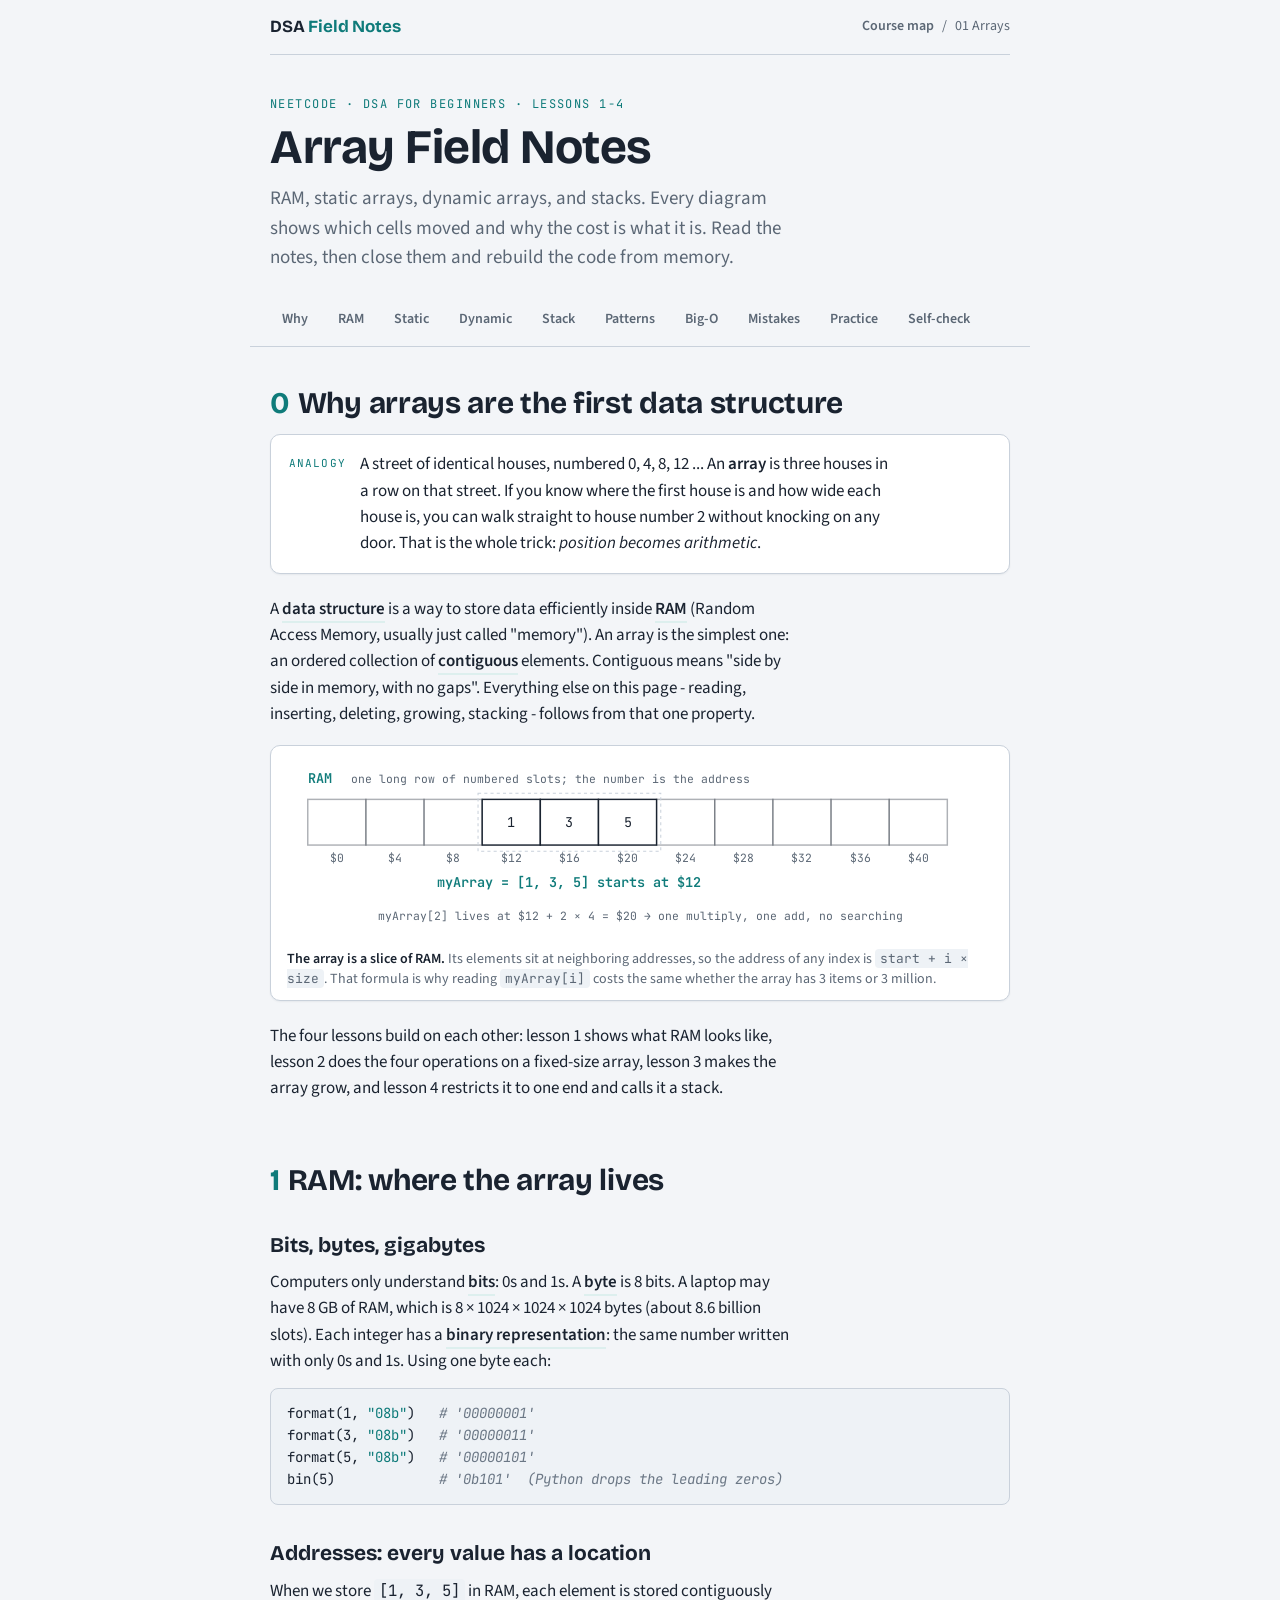
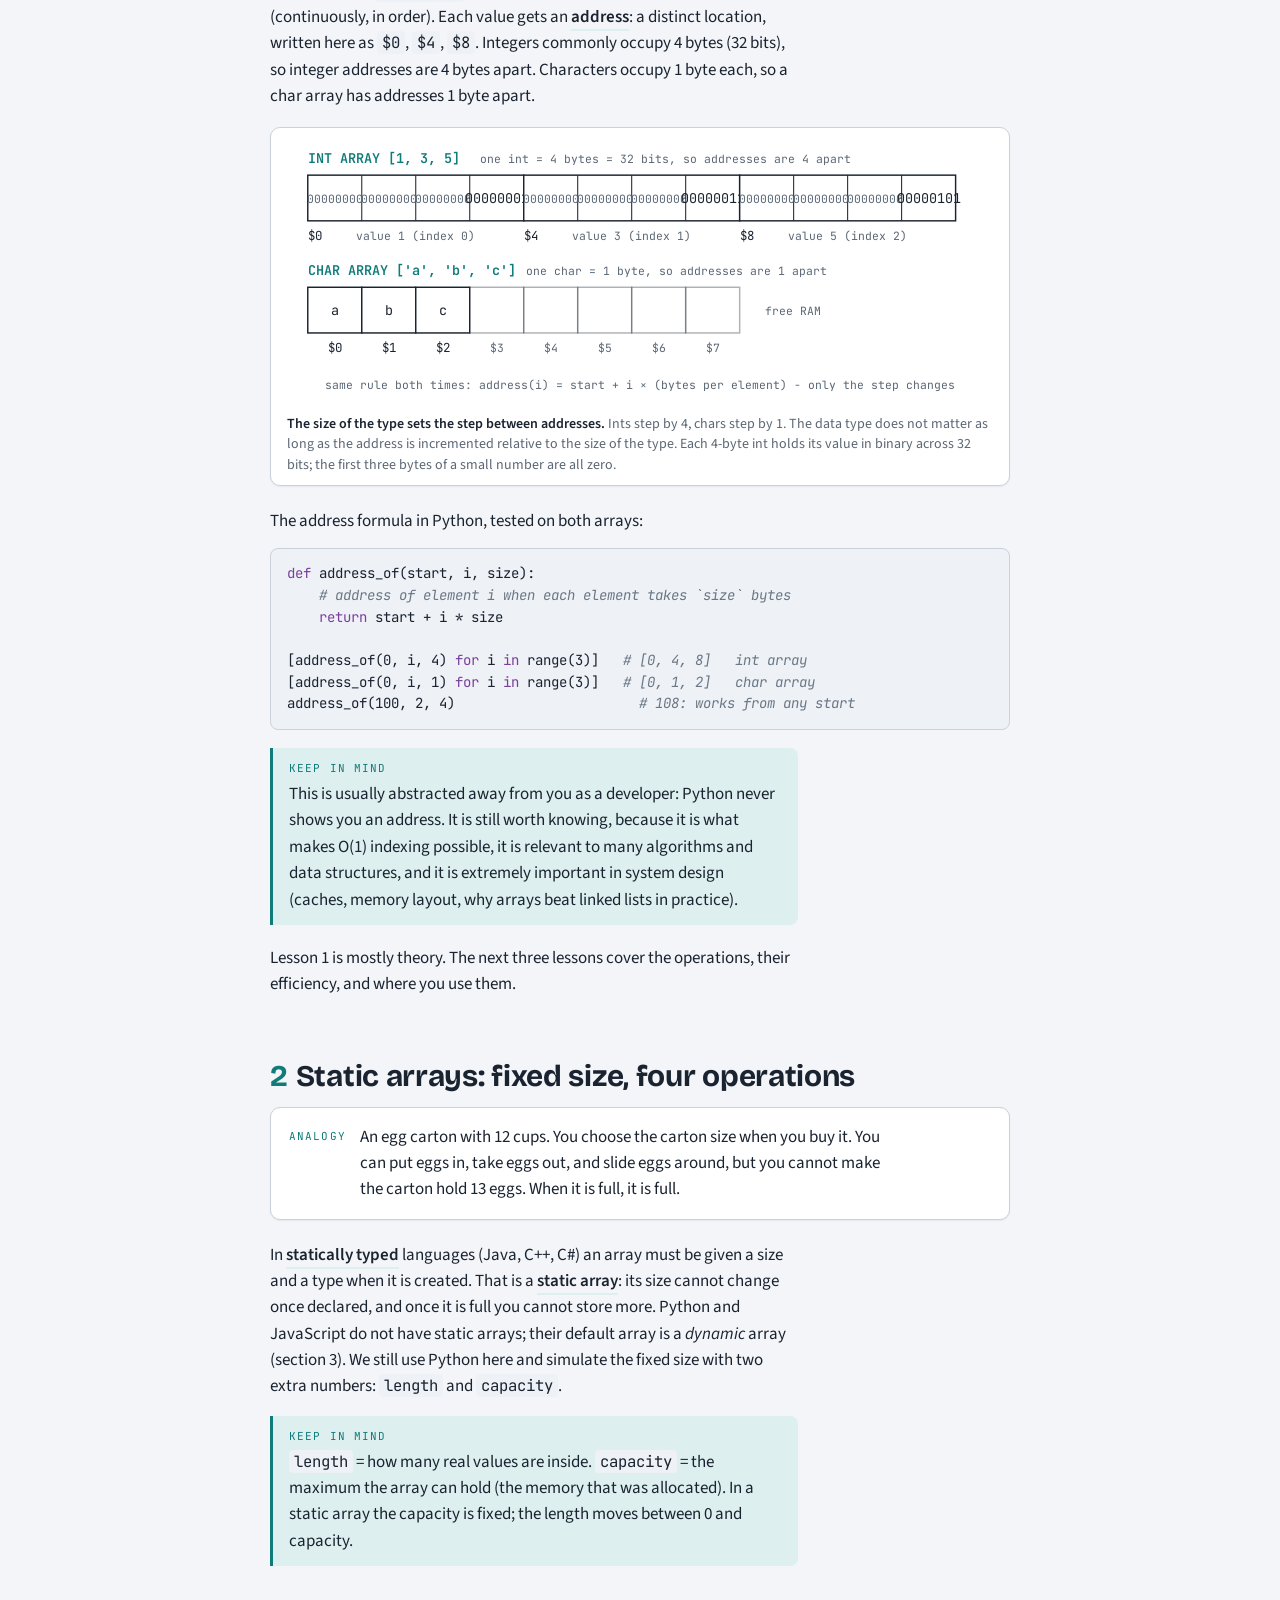
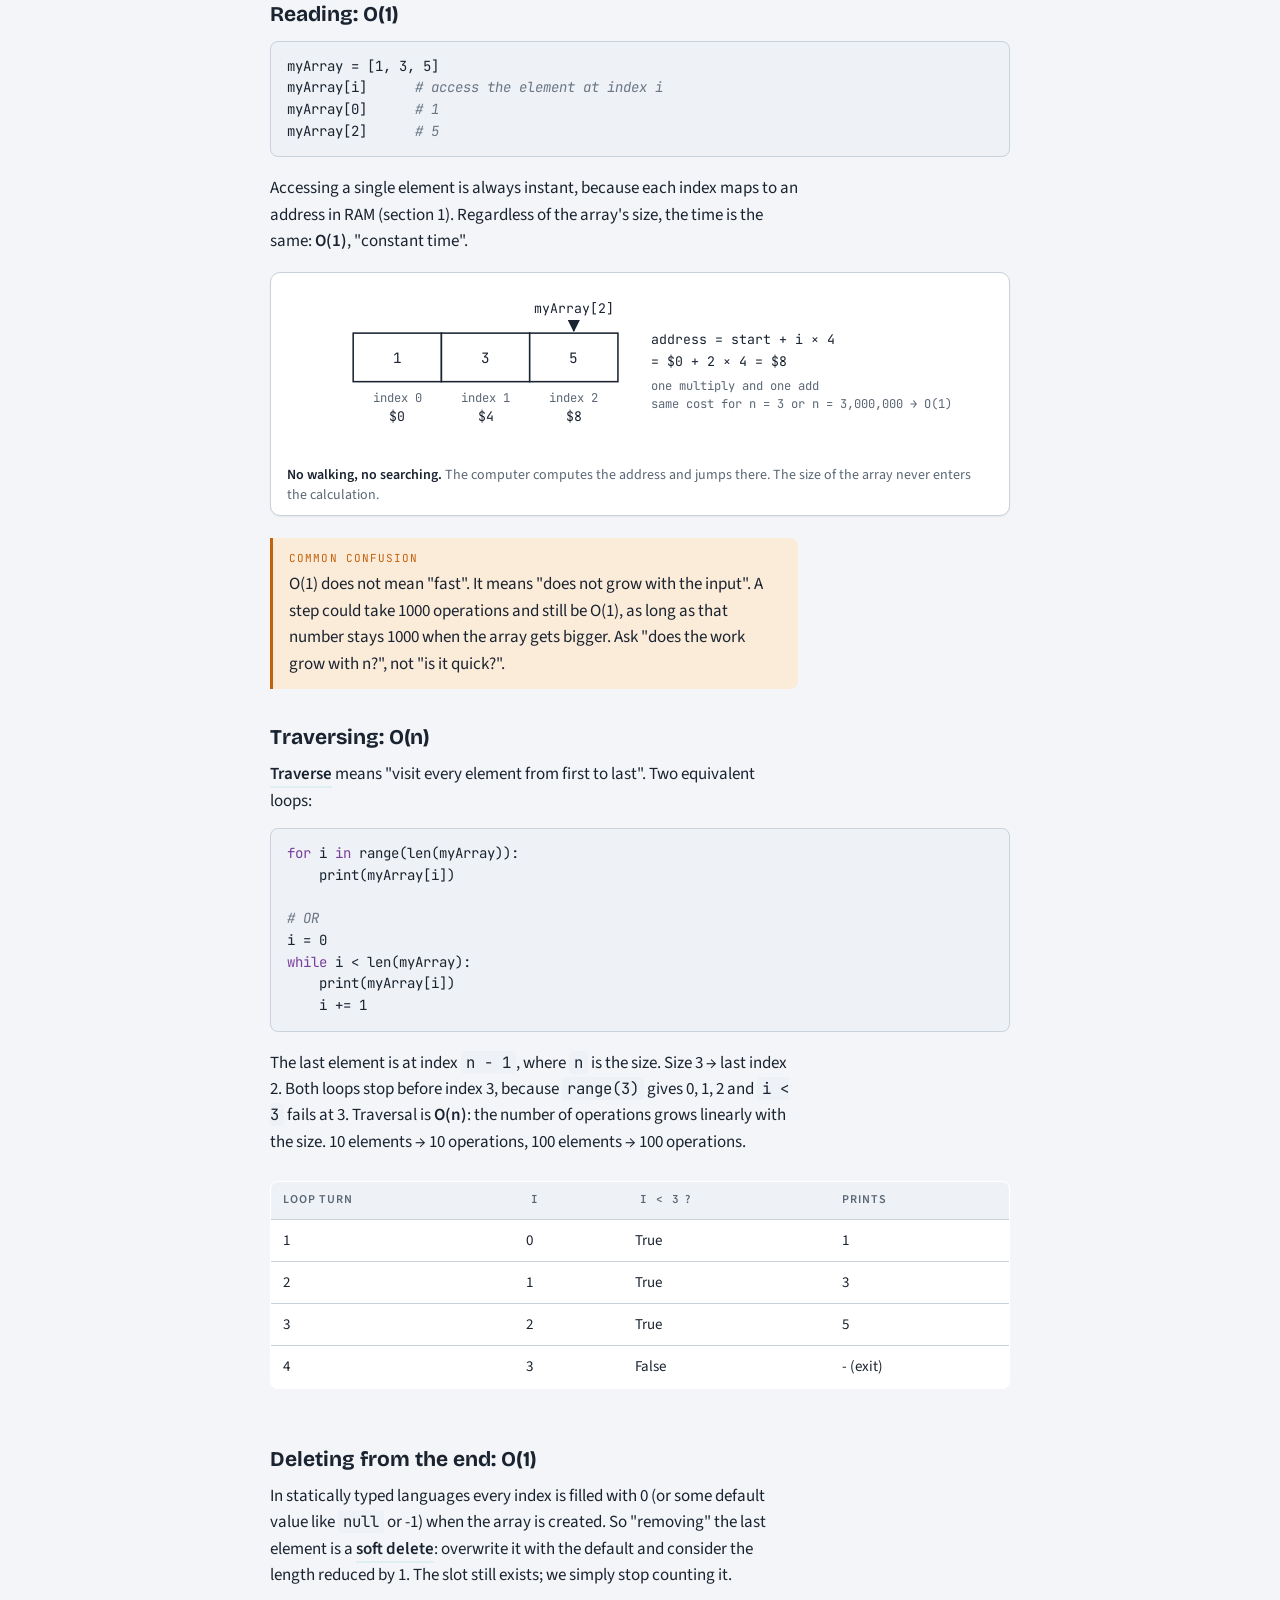
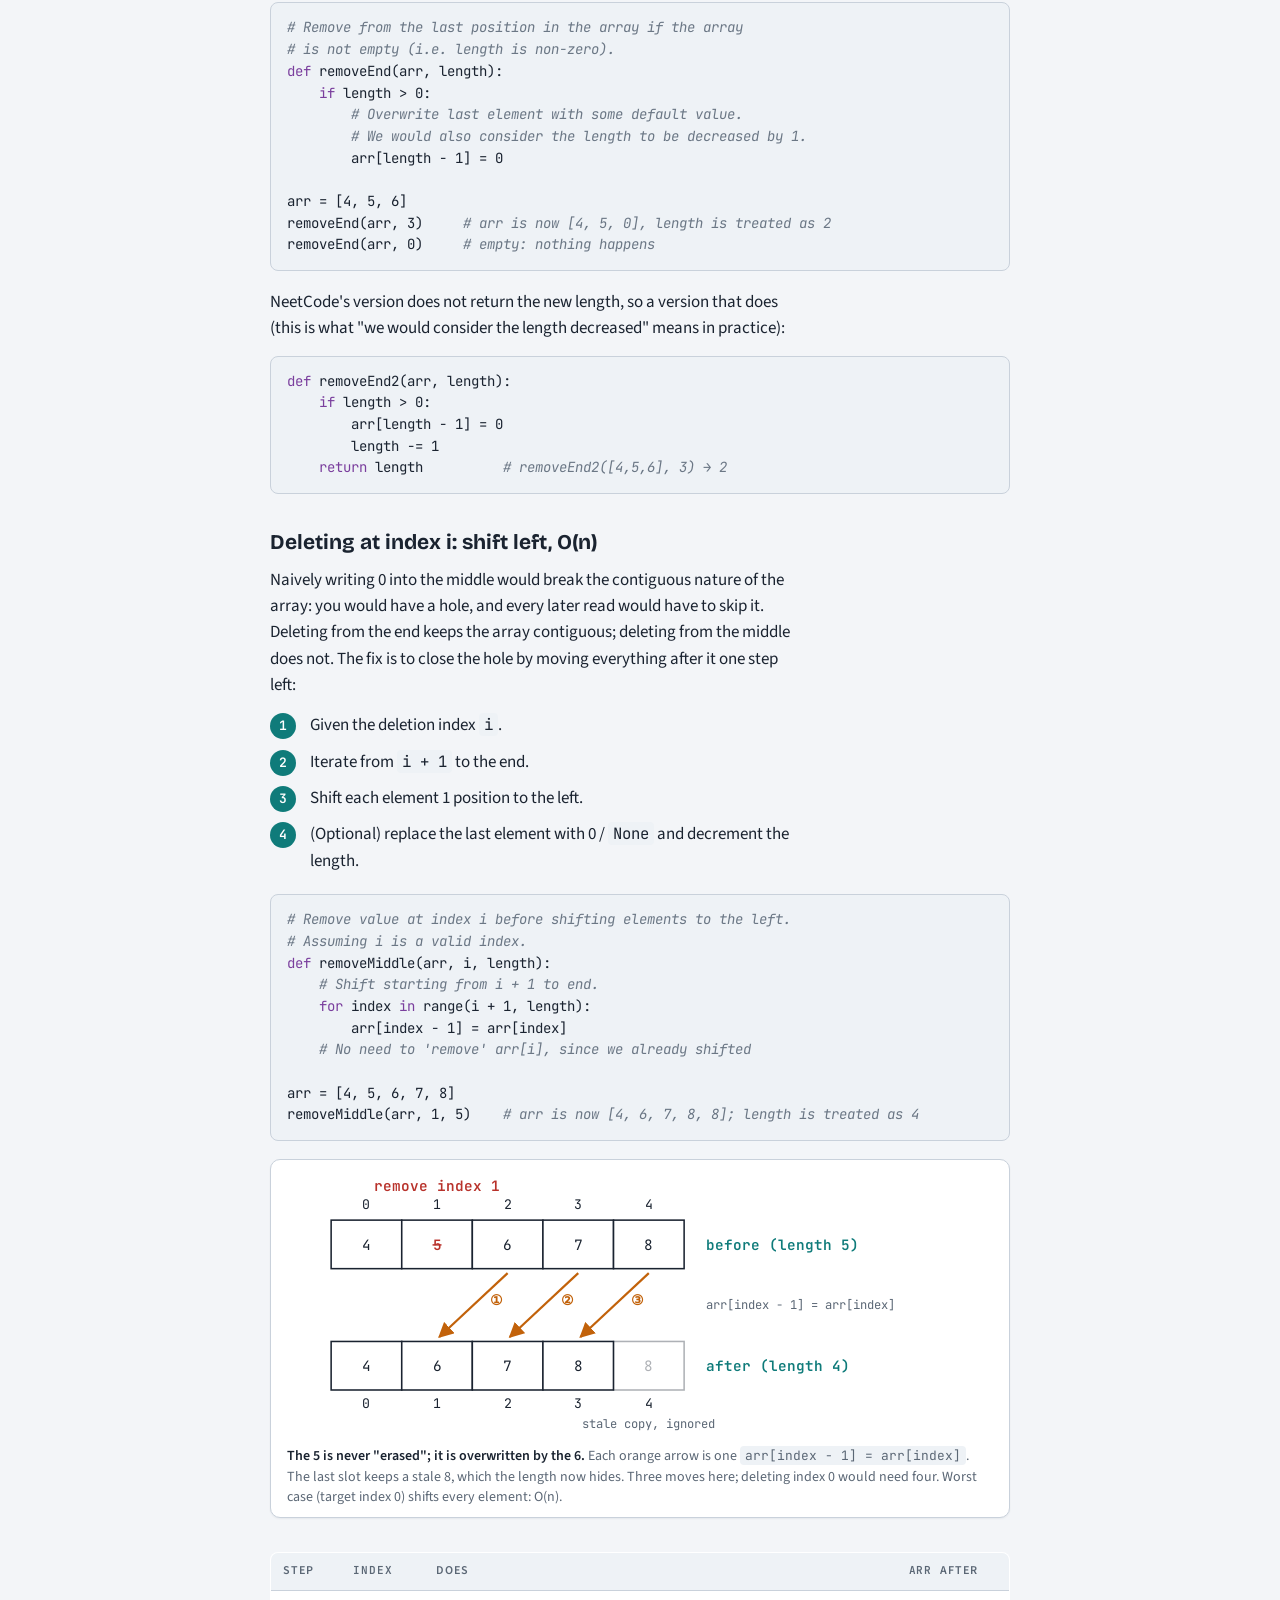
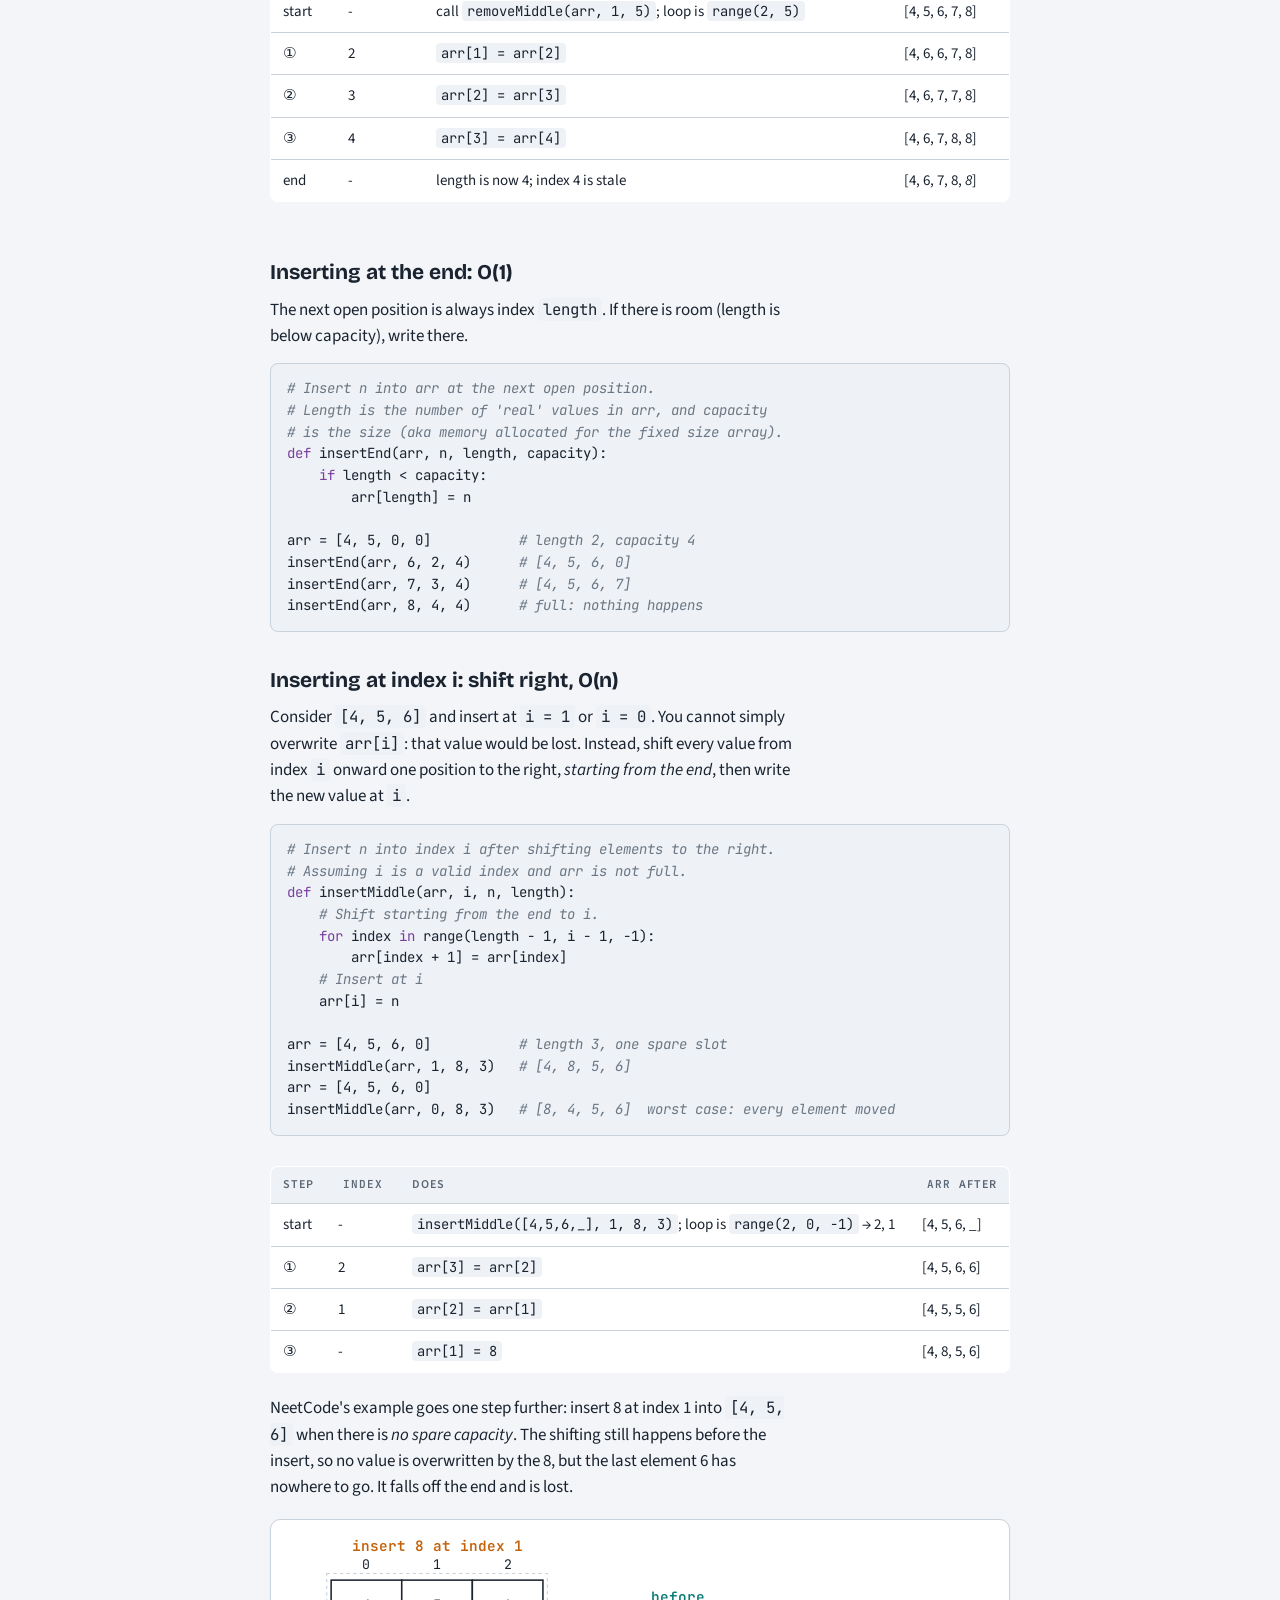
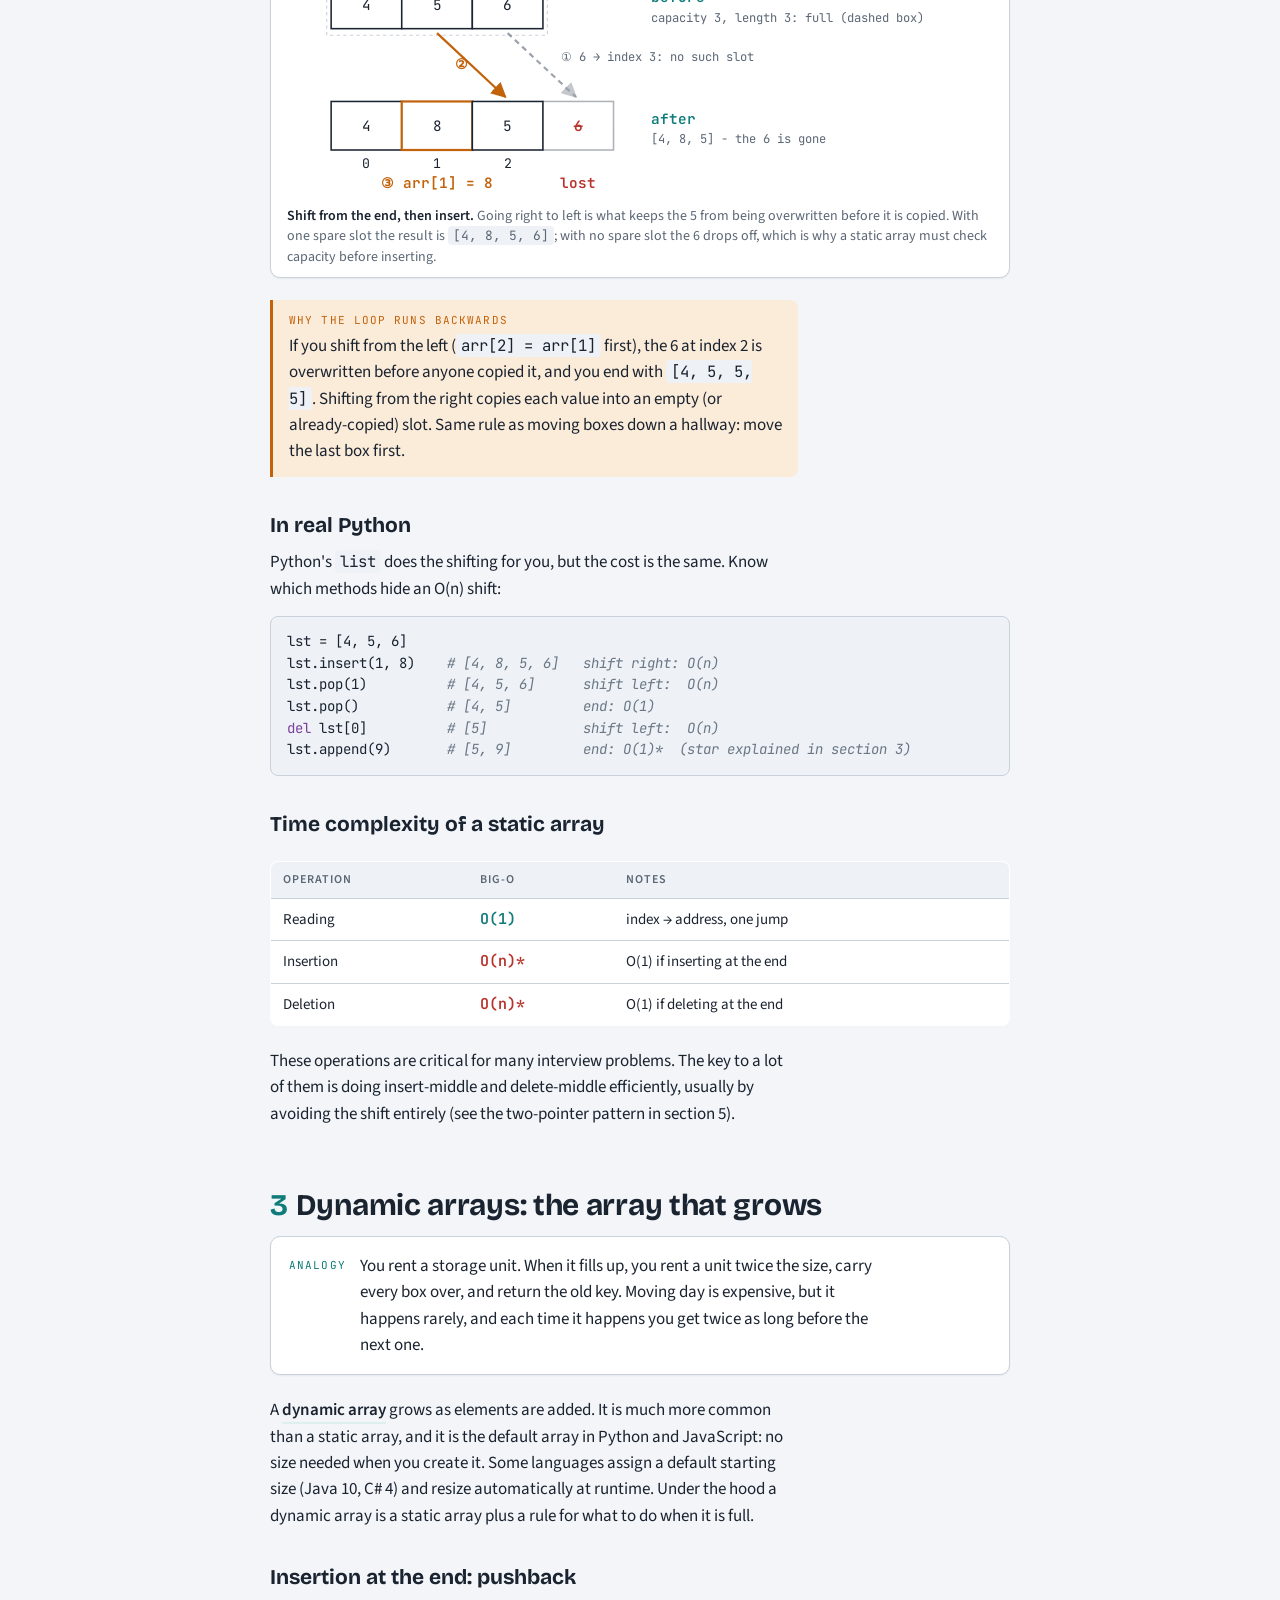
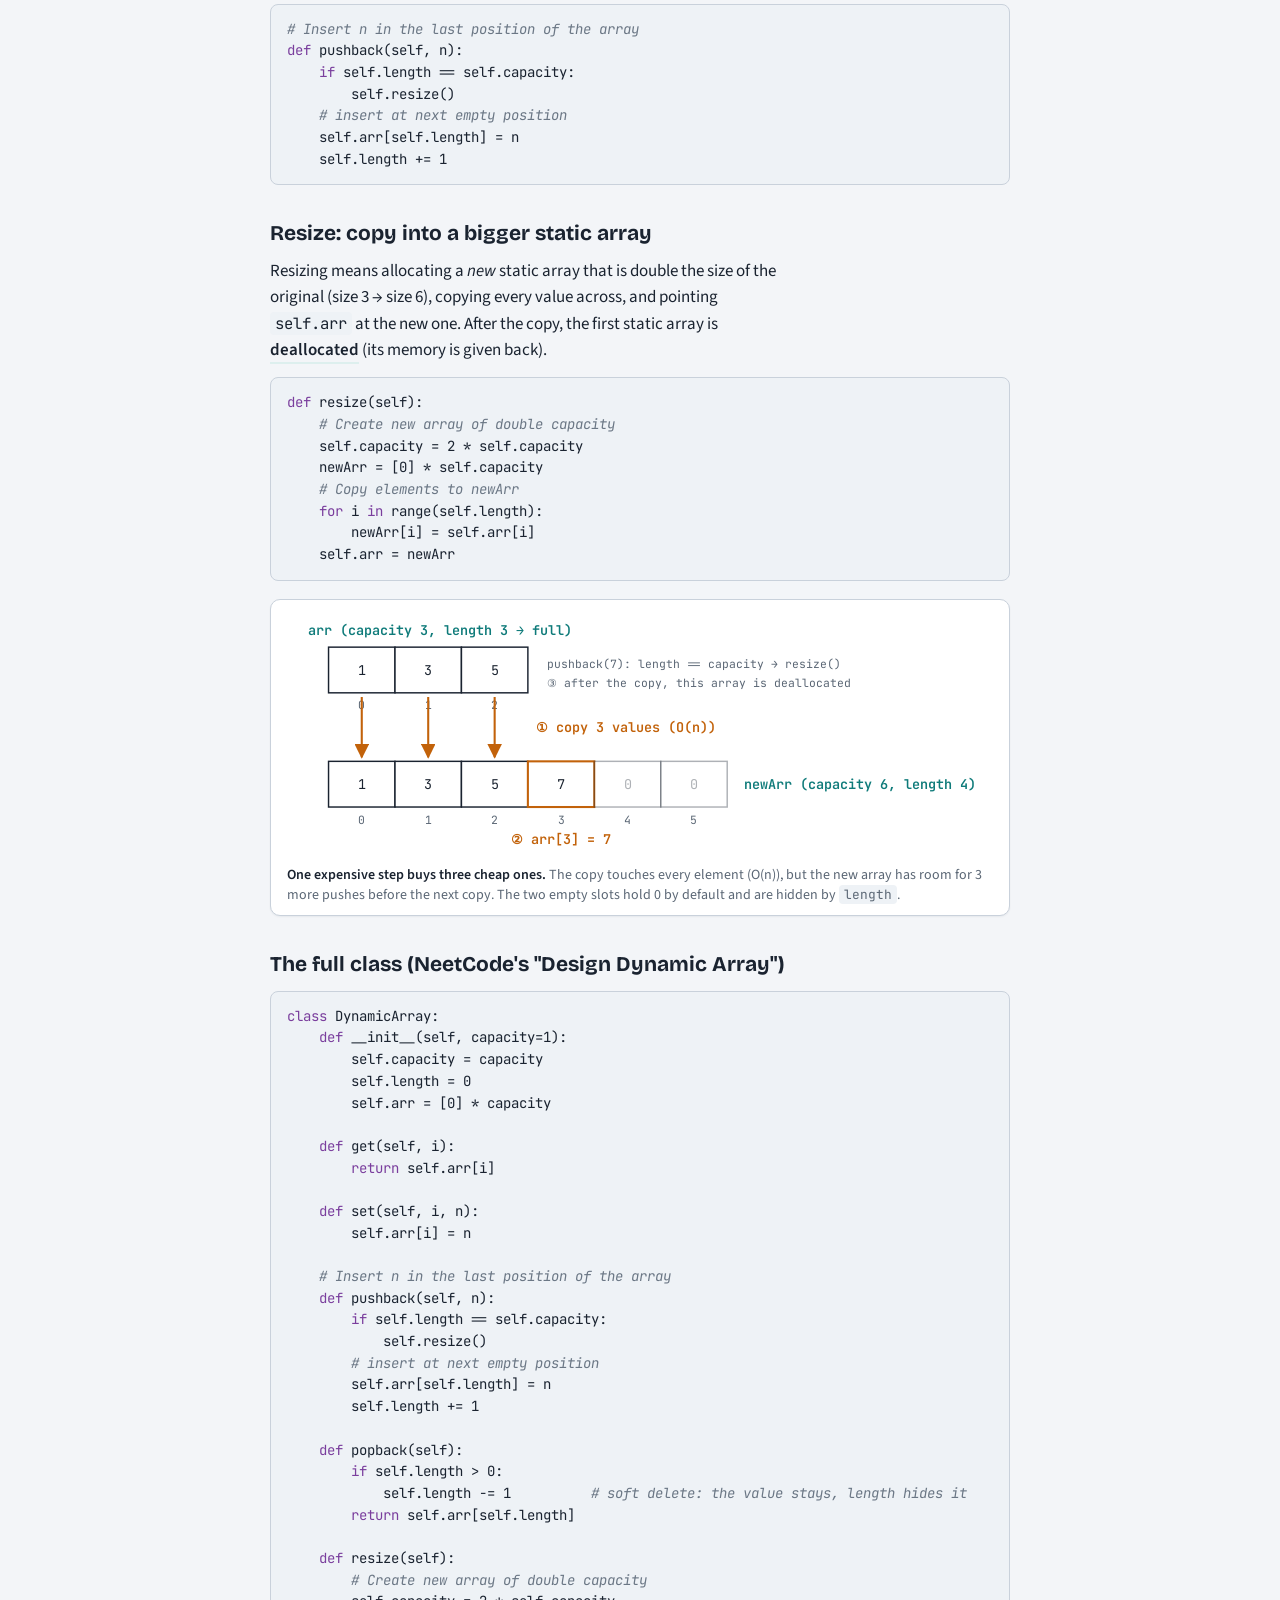
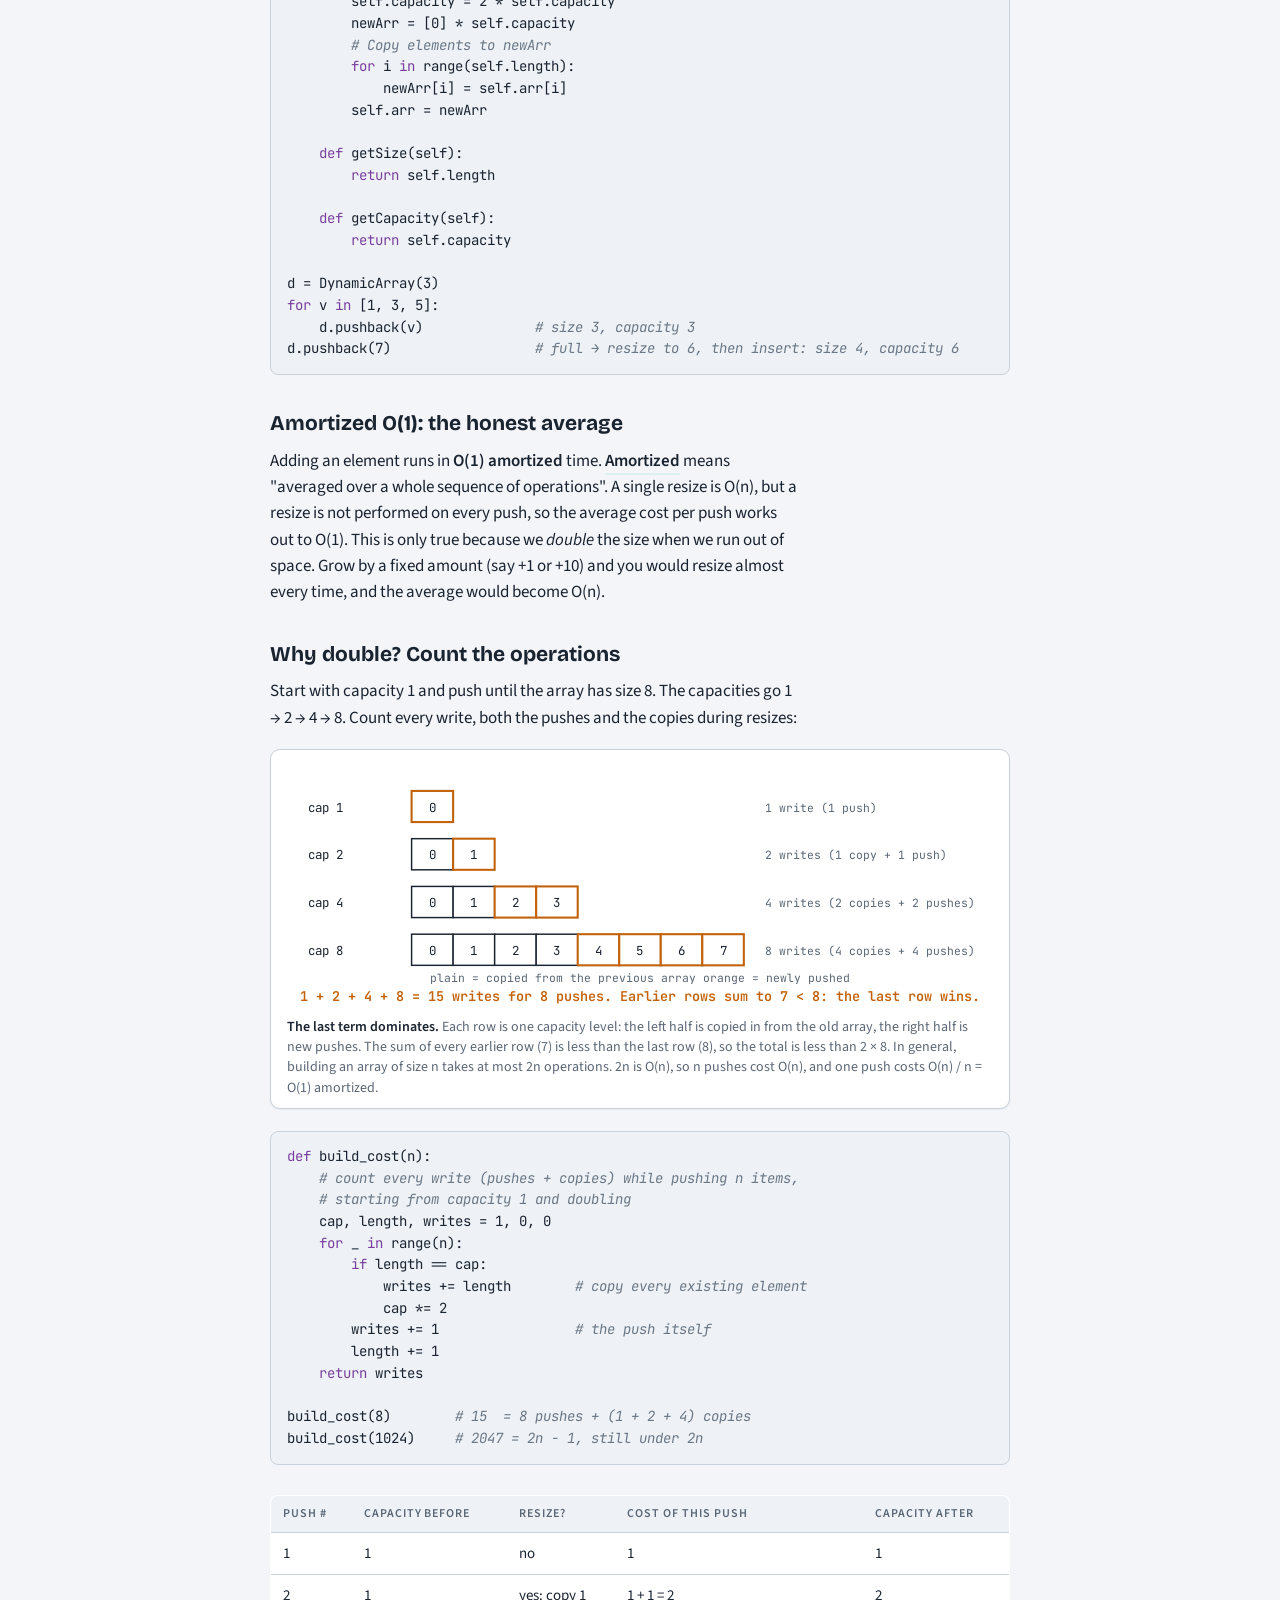
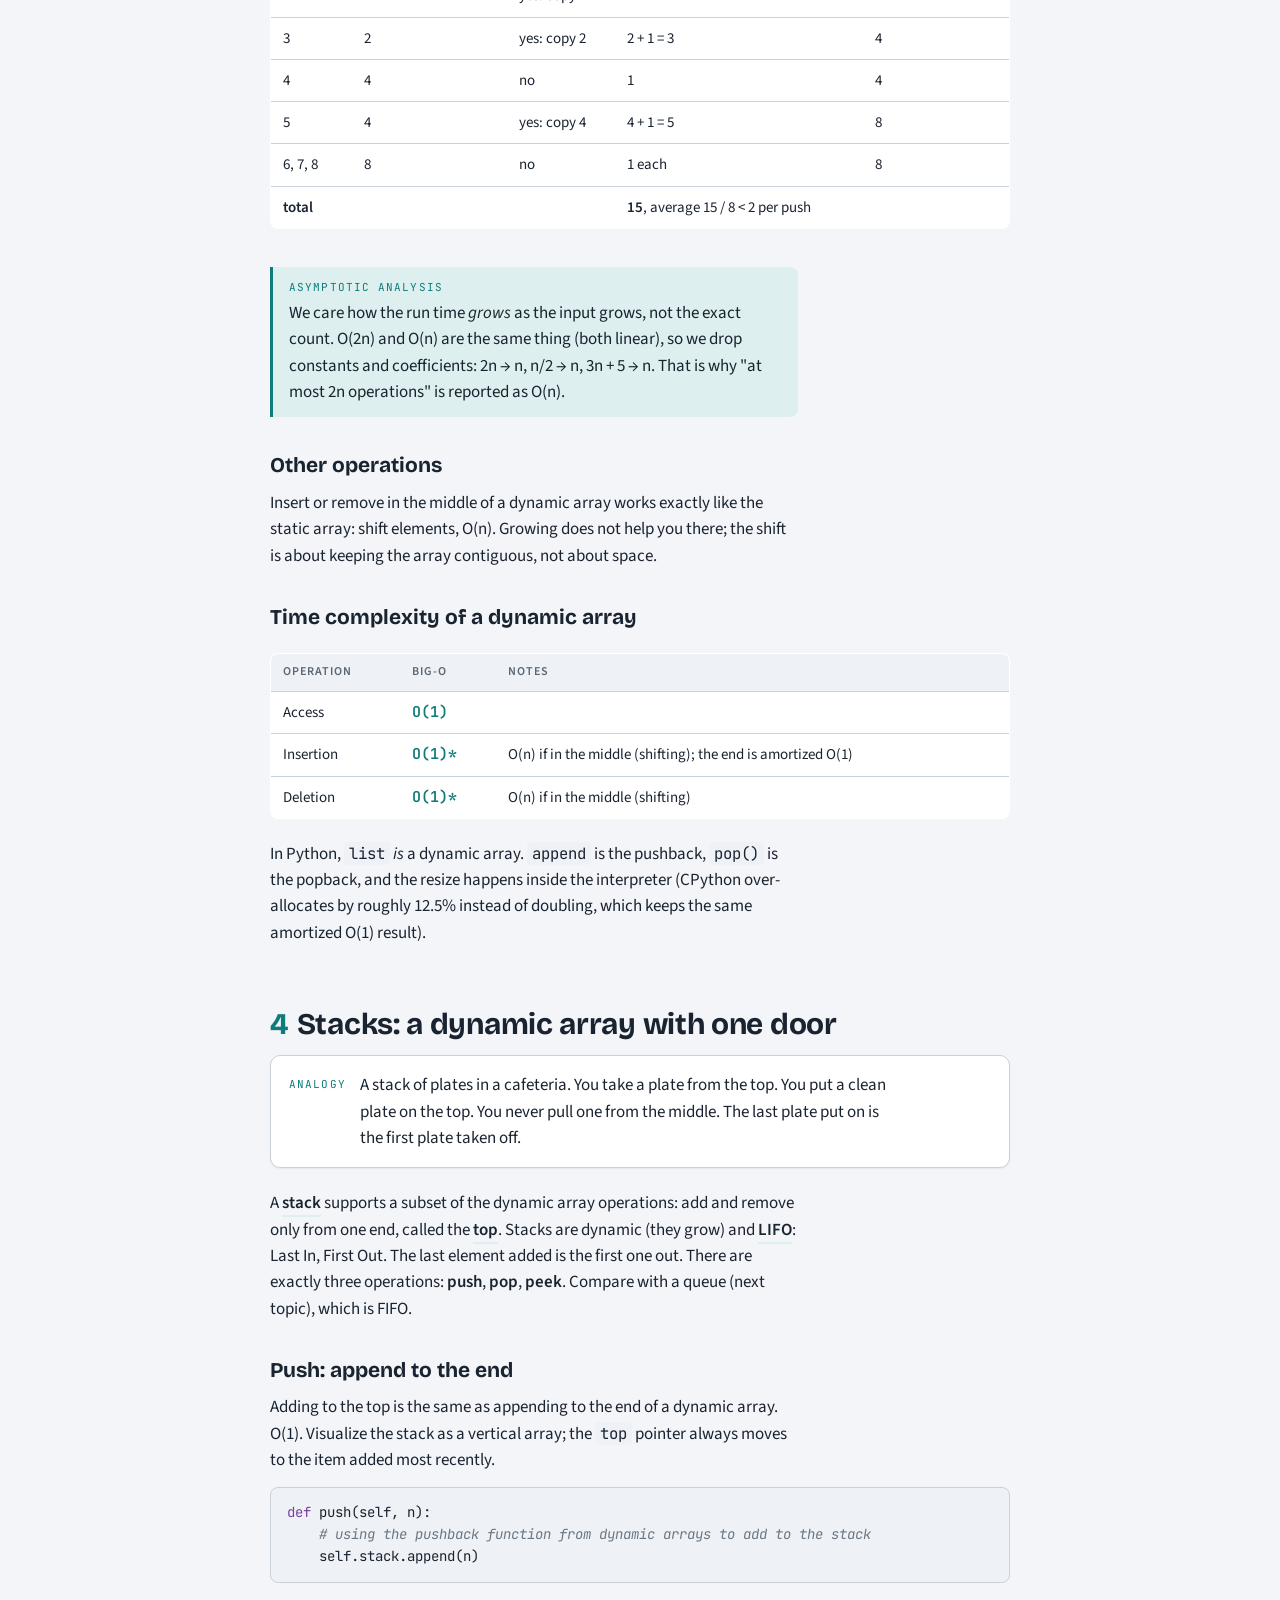
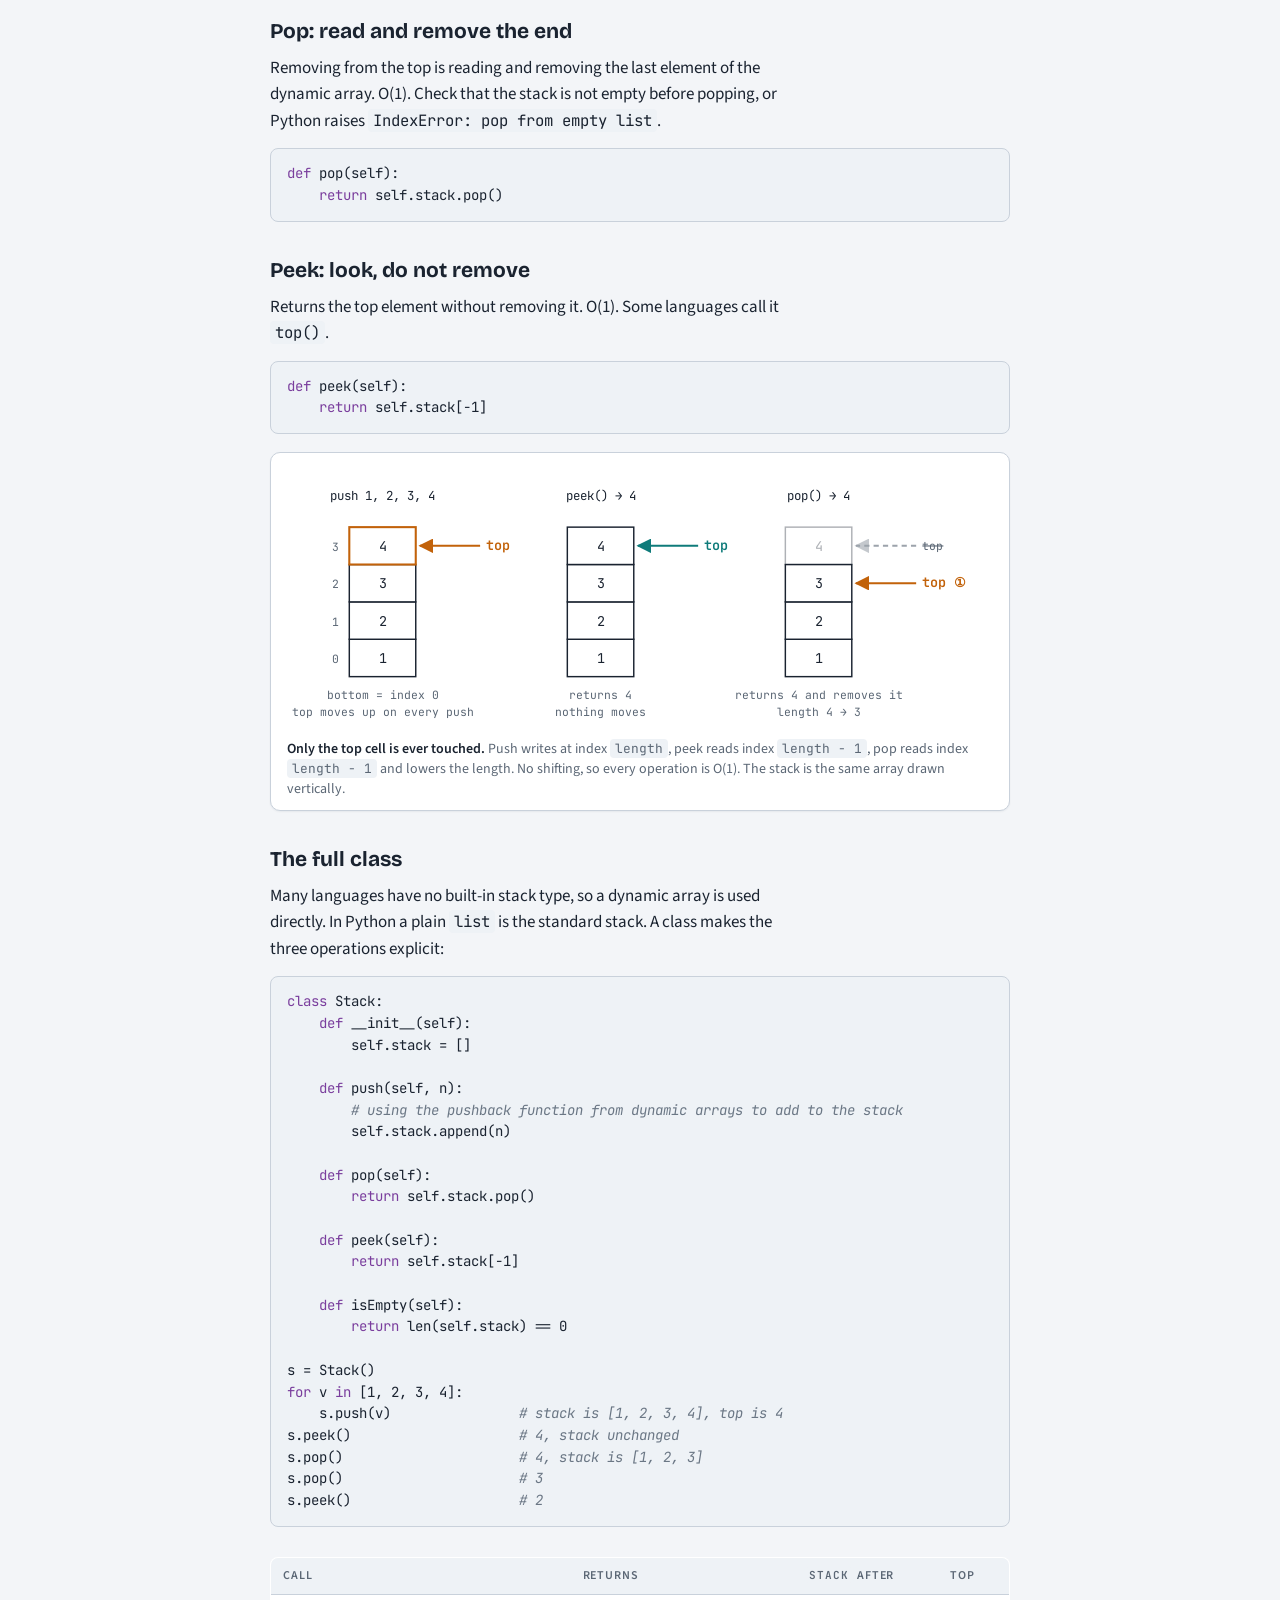
==== commit 4af7eeb4: "DSA Field Notes: 12 topic pages, checks, progress tracking, keyboard nav Co-authored-by: Cursor <cur" ====
--- a/topics/01-arrays.html
+++ b/topics/01-arrays.html
@@ -1155,5 +1155,6 @@
   Source: NeetCode "Algorithms and Data Structures for Beginners", lessons 1 (RAM), 2 (Static Arrays), 3 (Dynamic Arrays), 4 (Stacks). All Python in these notes was run and tested. Orange in every diagram marks the cell or pointer that changed.
 </footer>
 </div>
+<script src="../assets/nav.js" defer></script>
 </body>
 </html>
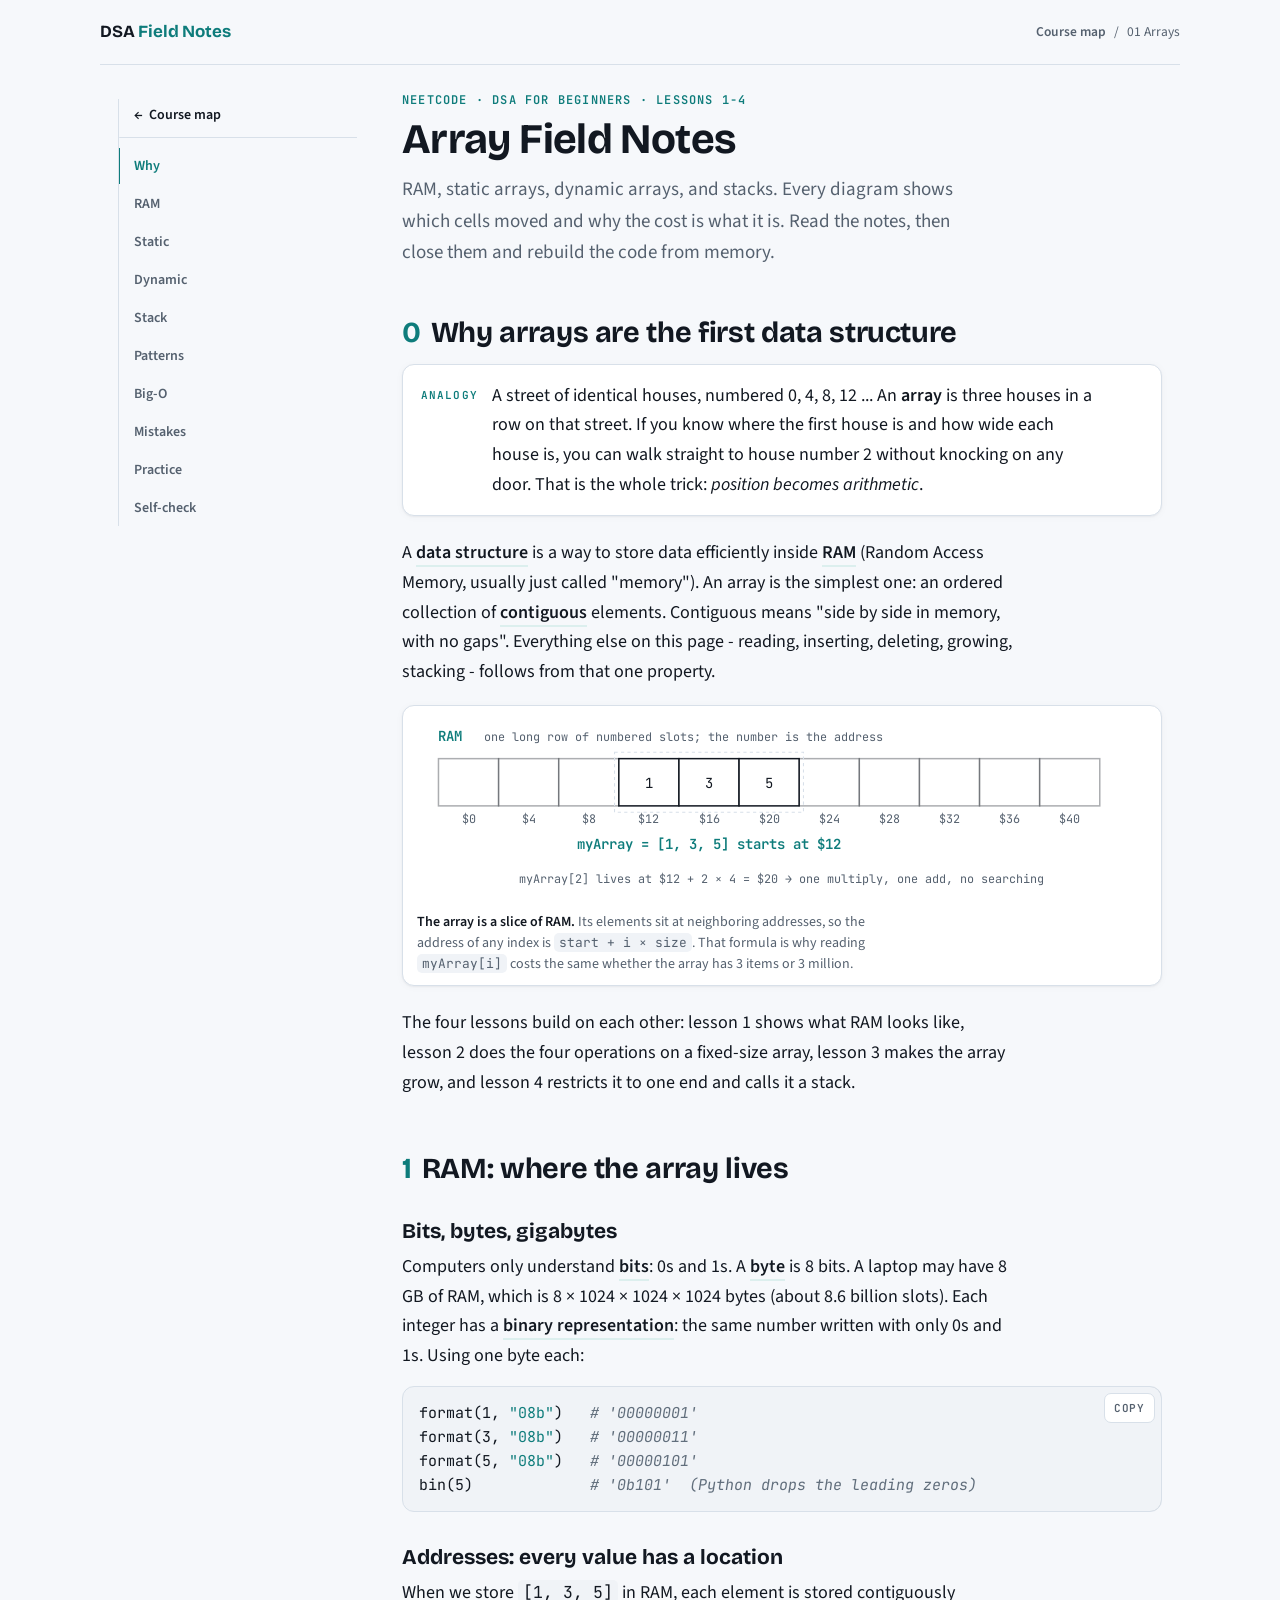
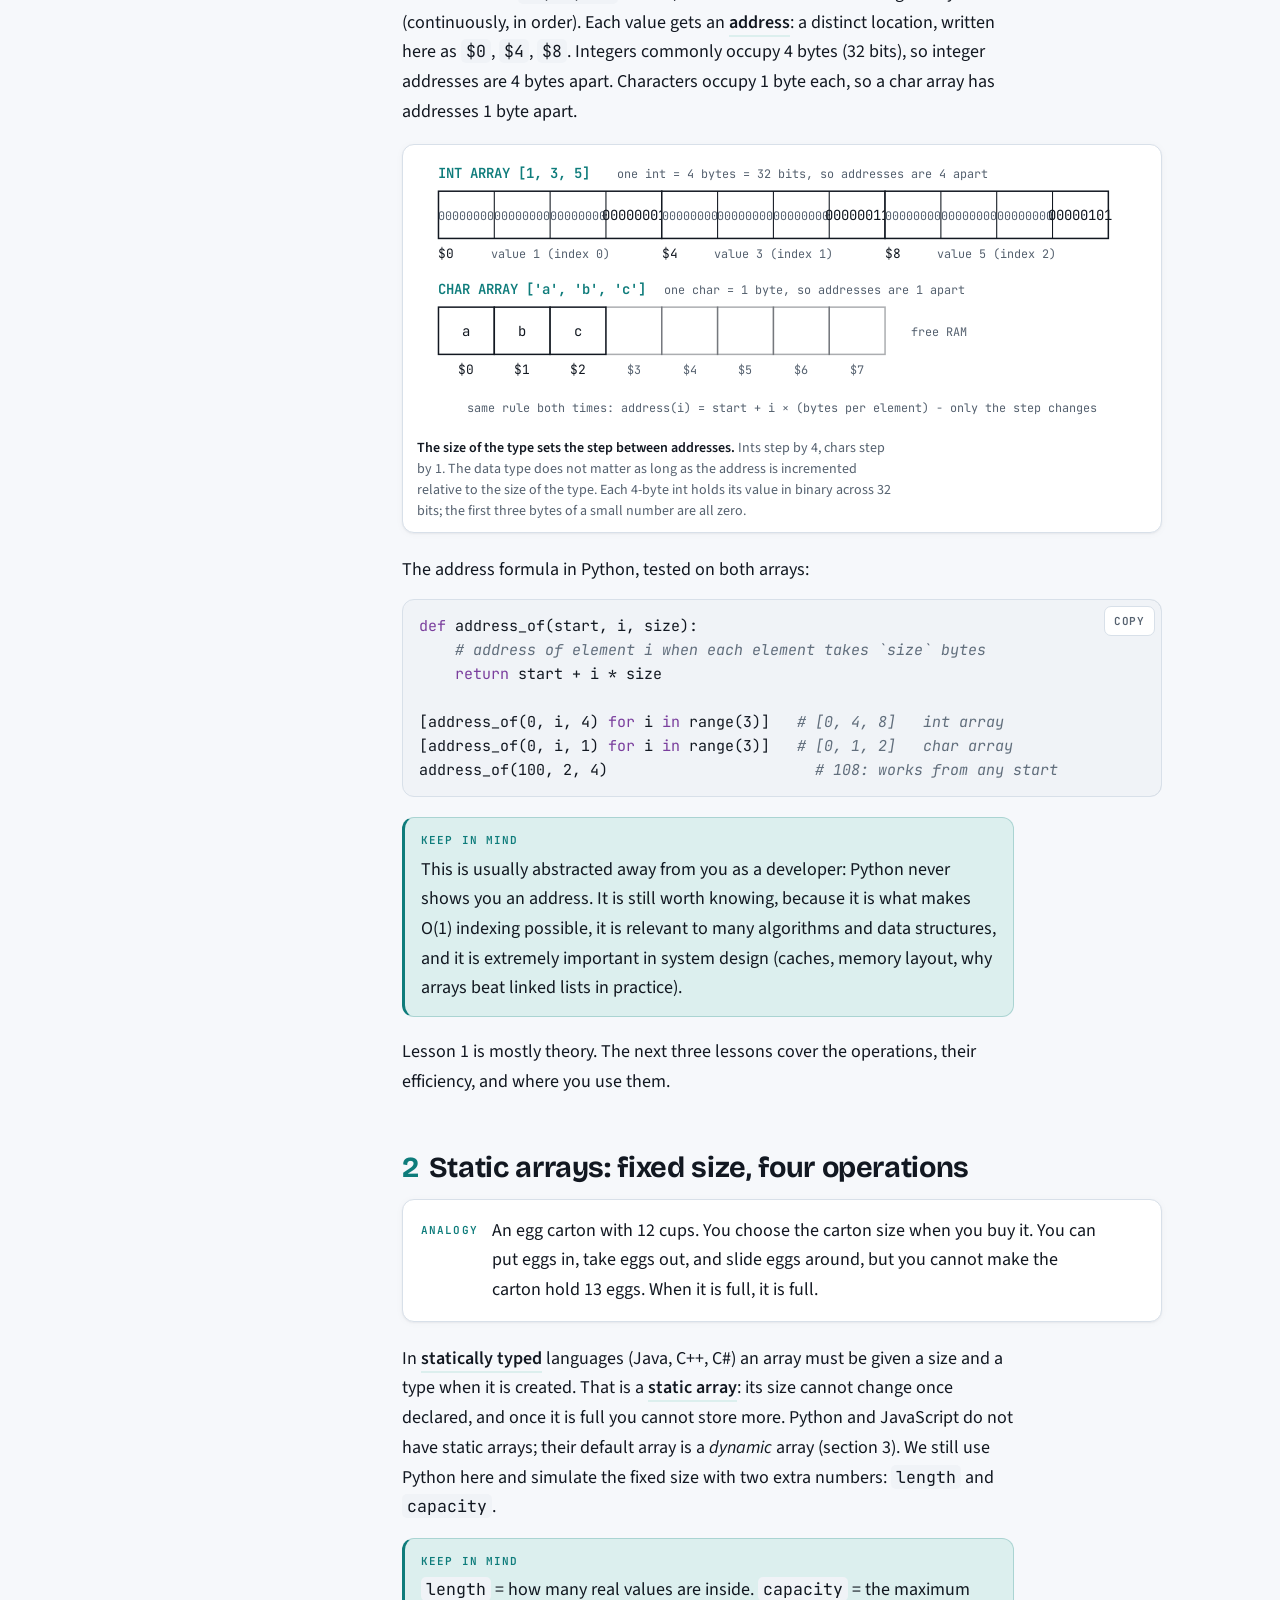
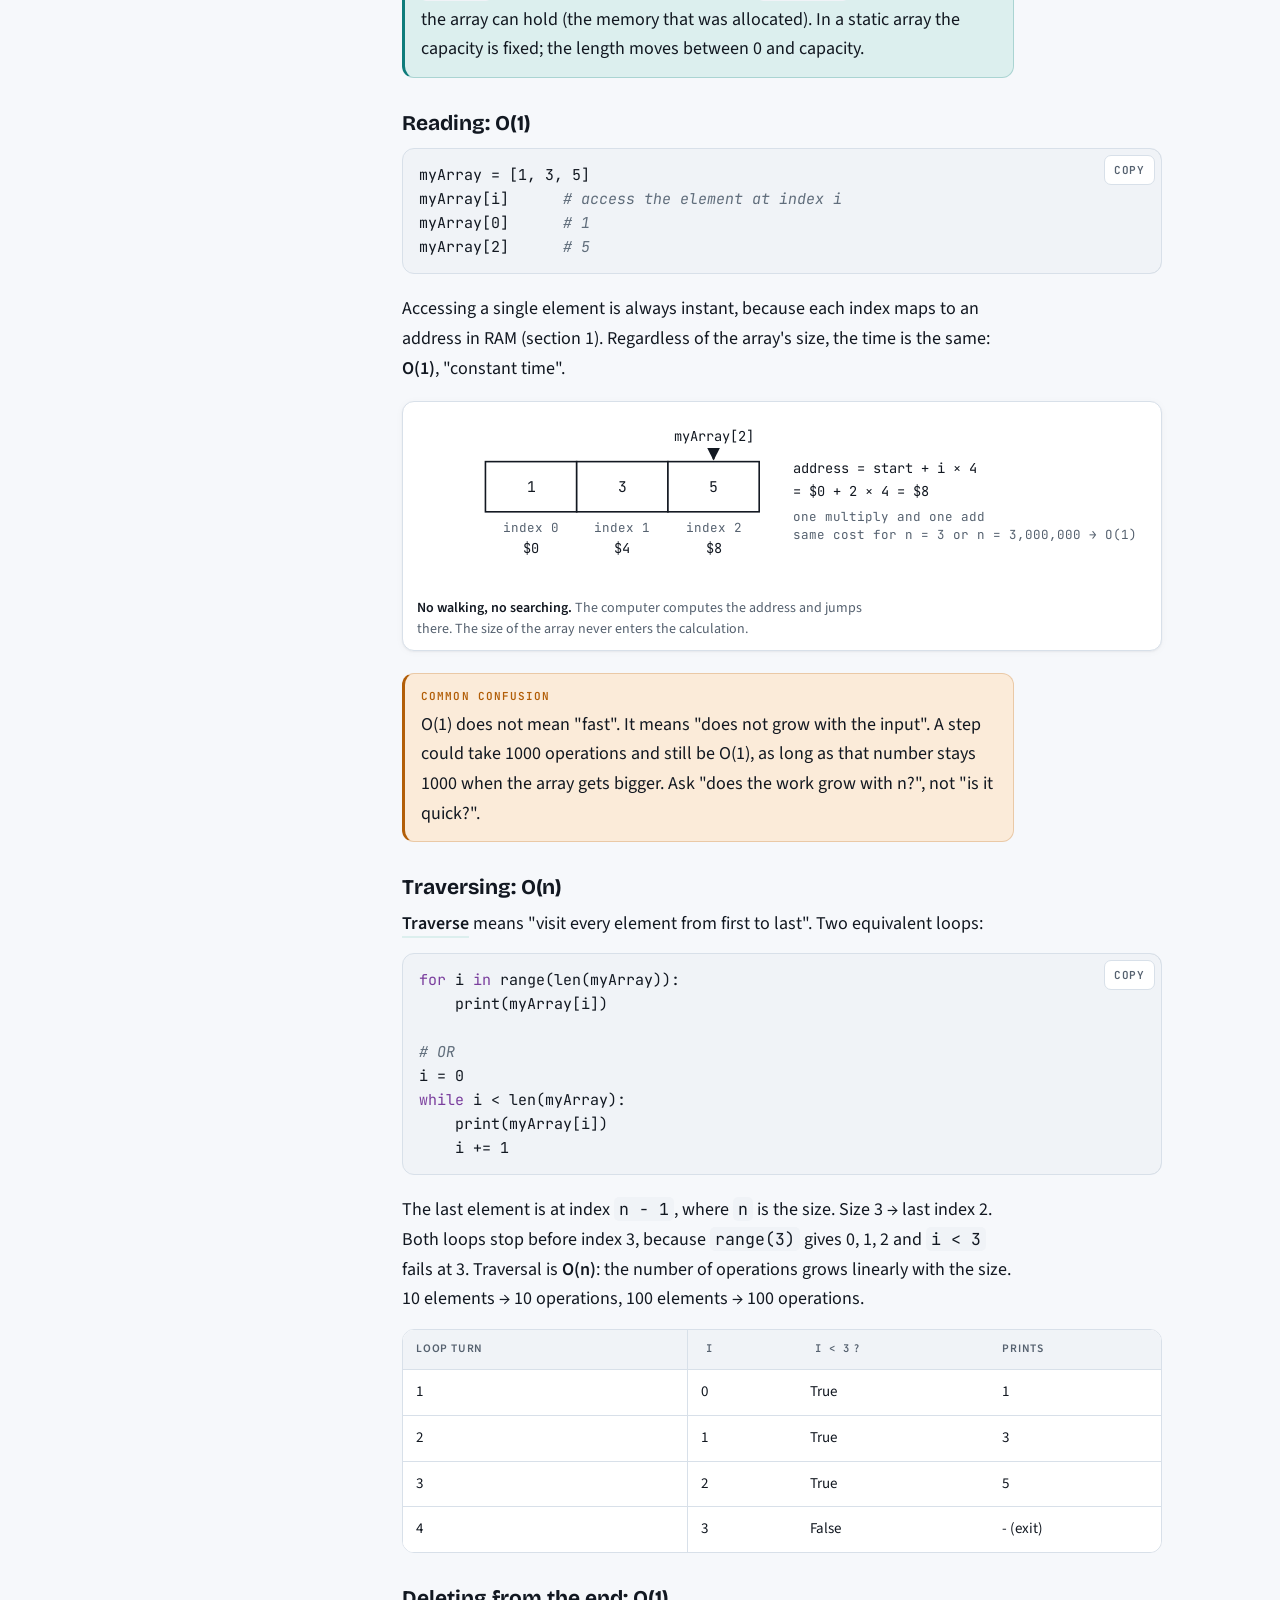
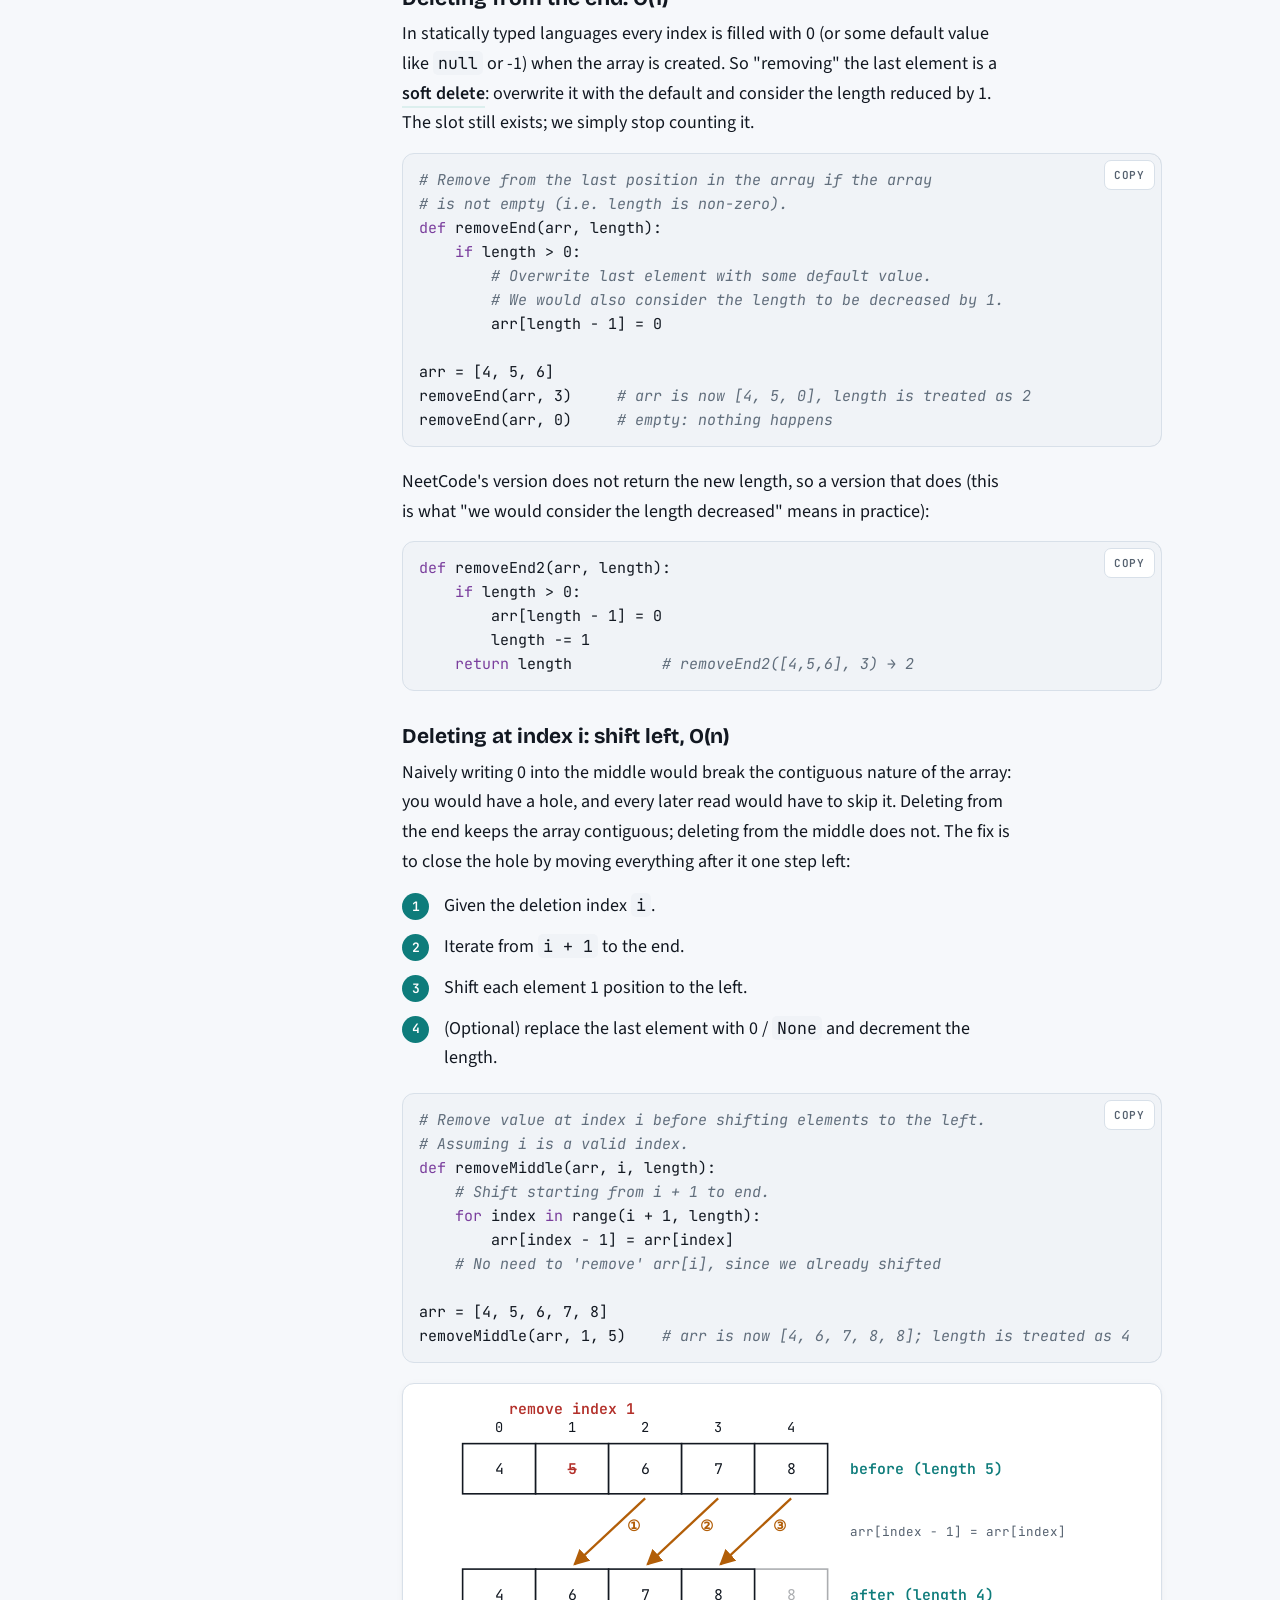
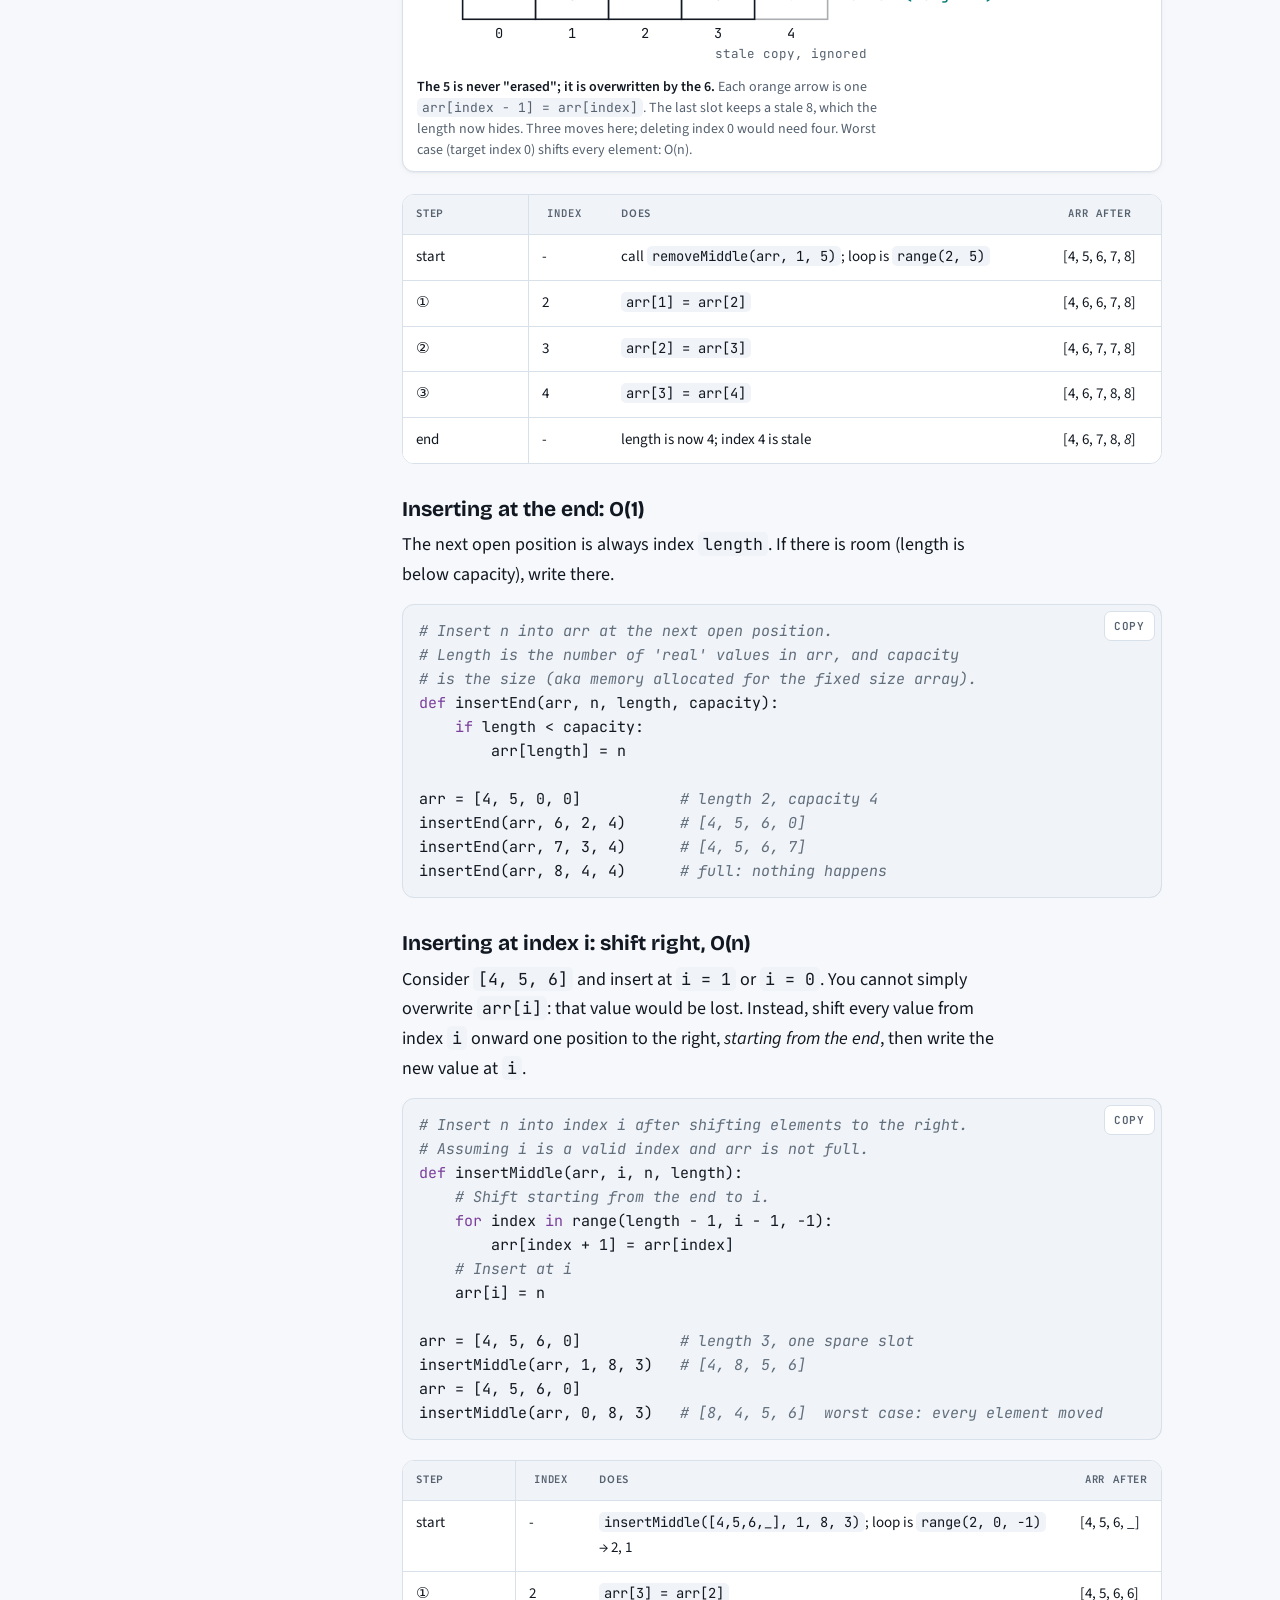
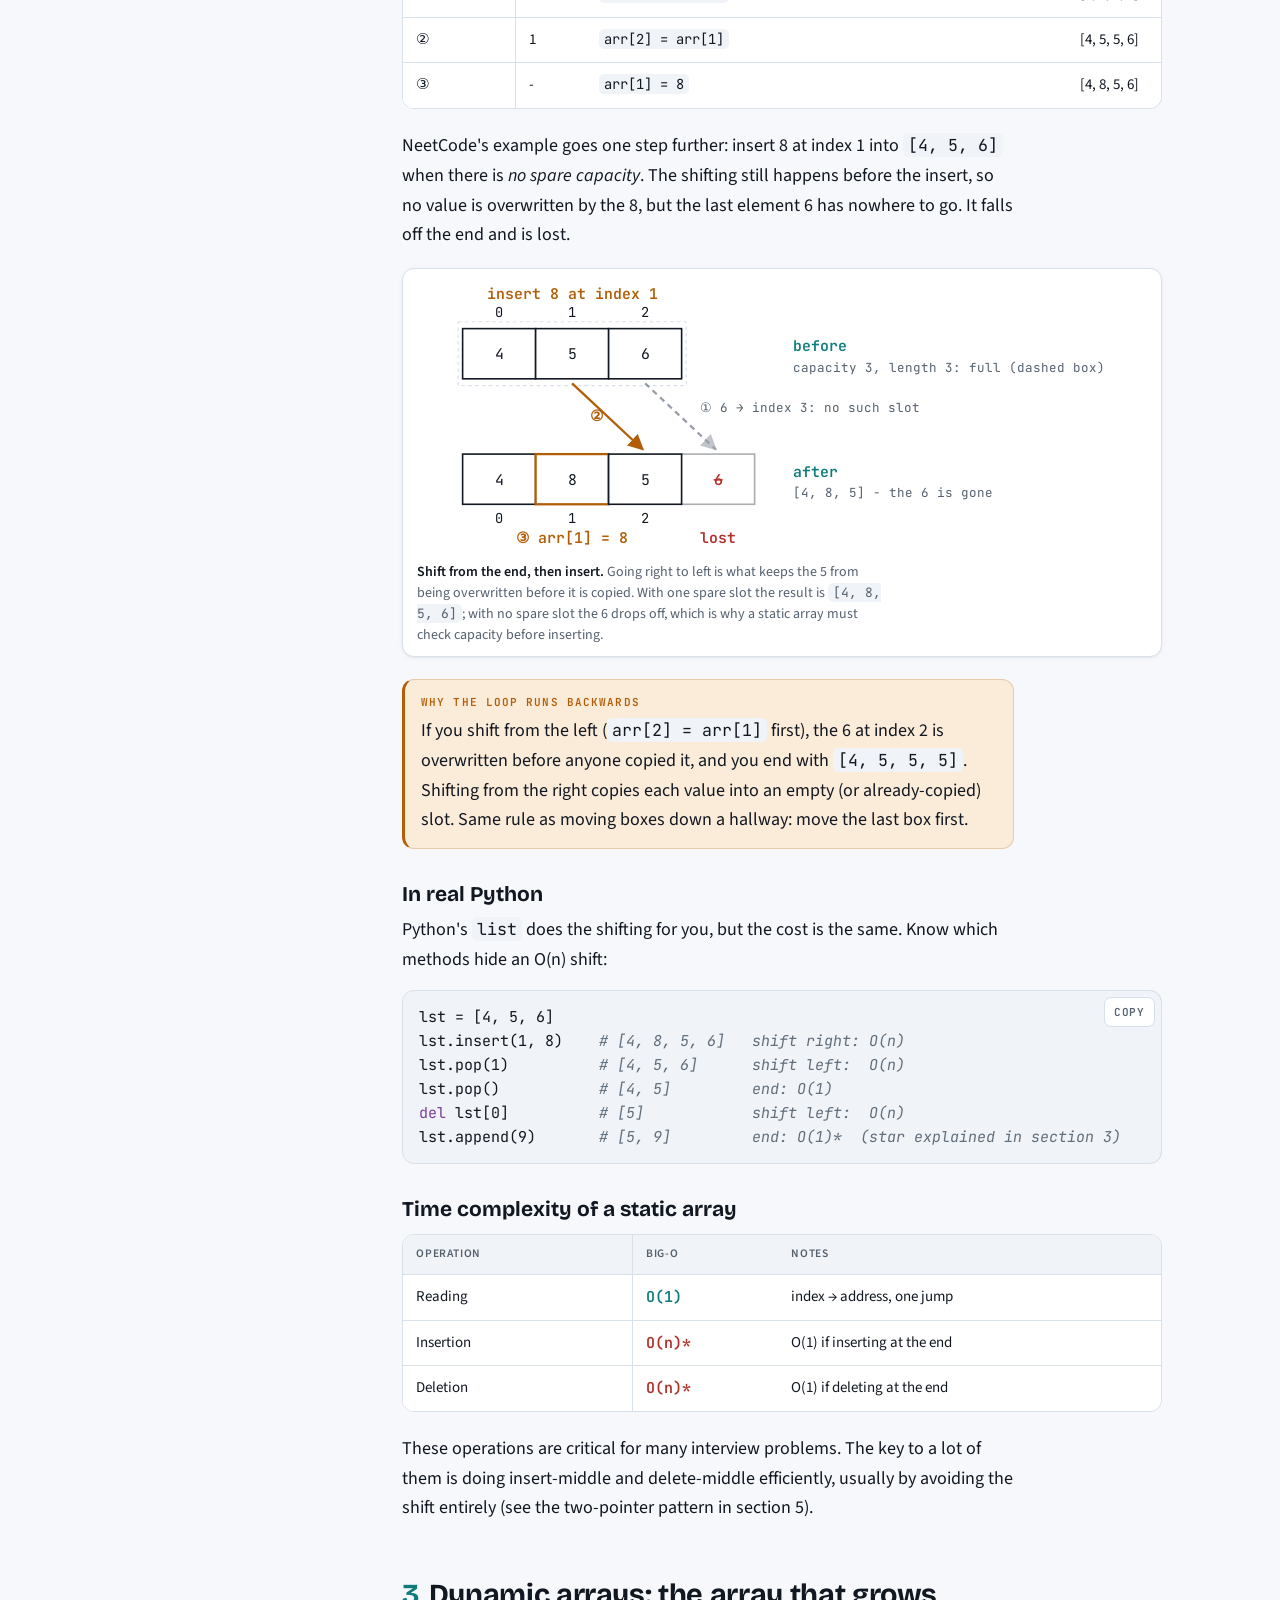
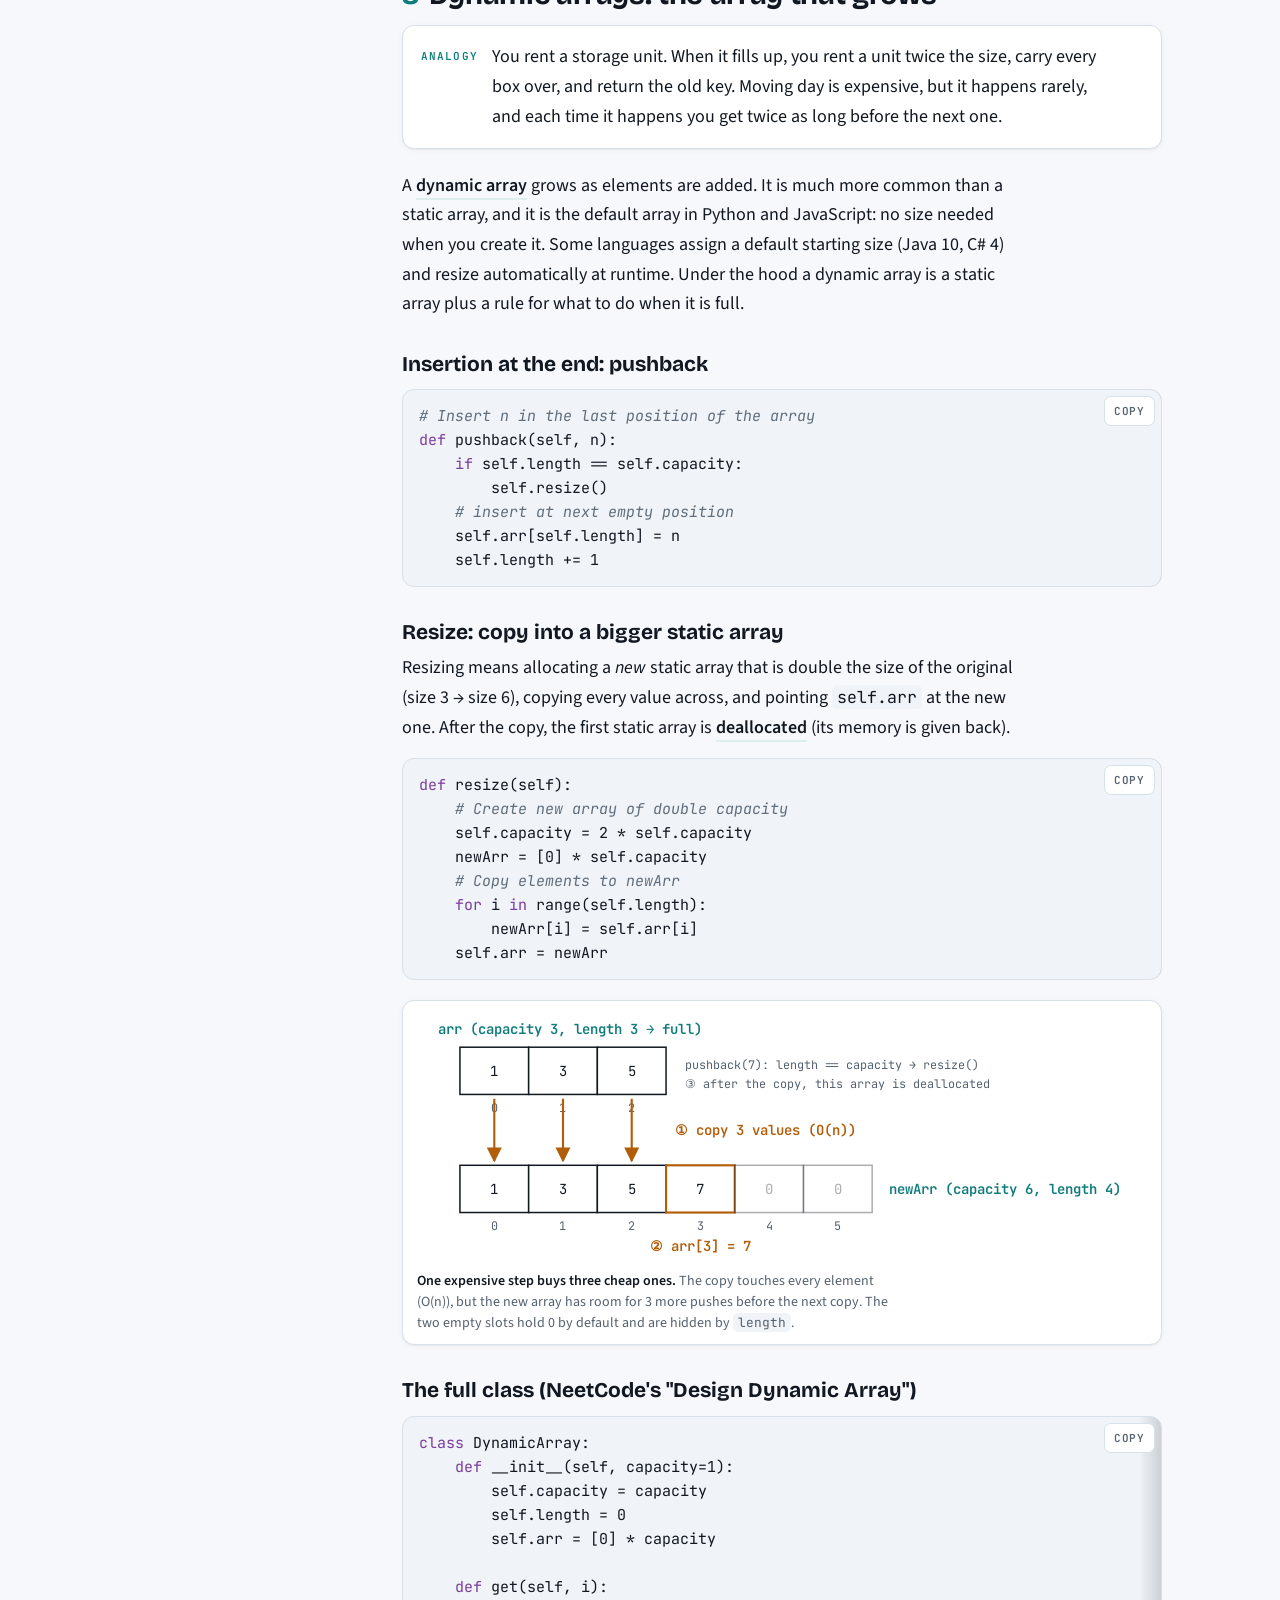
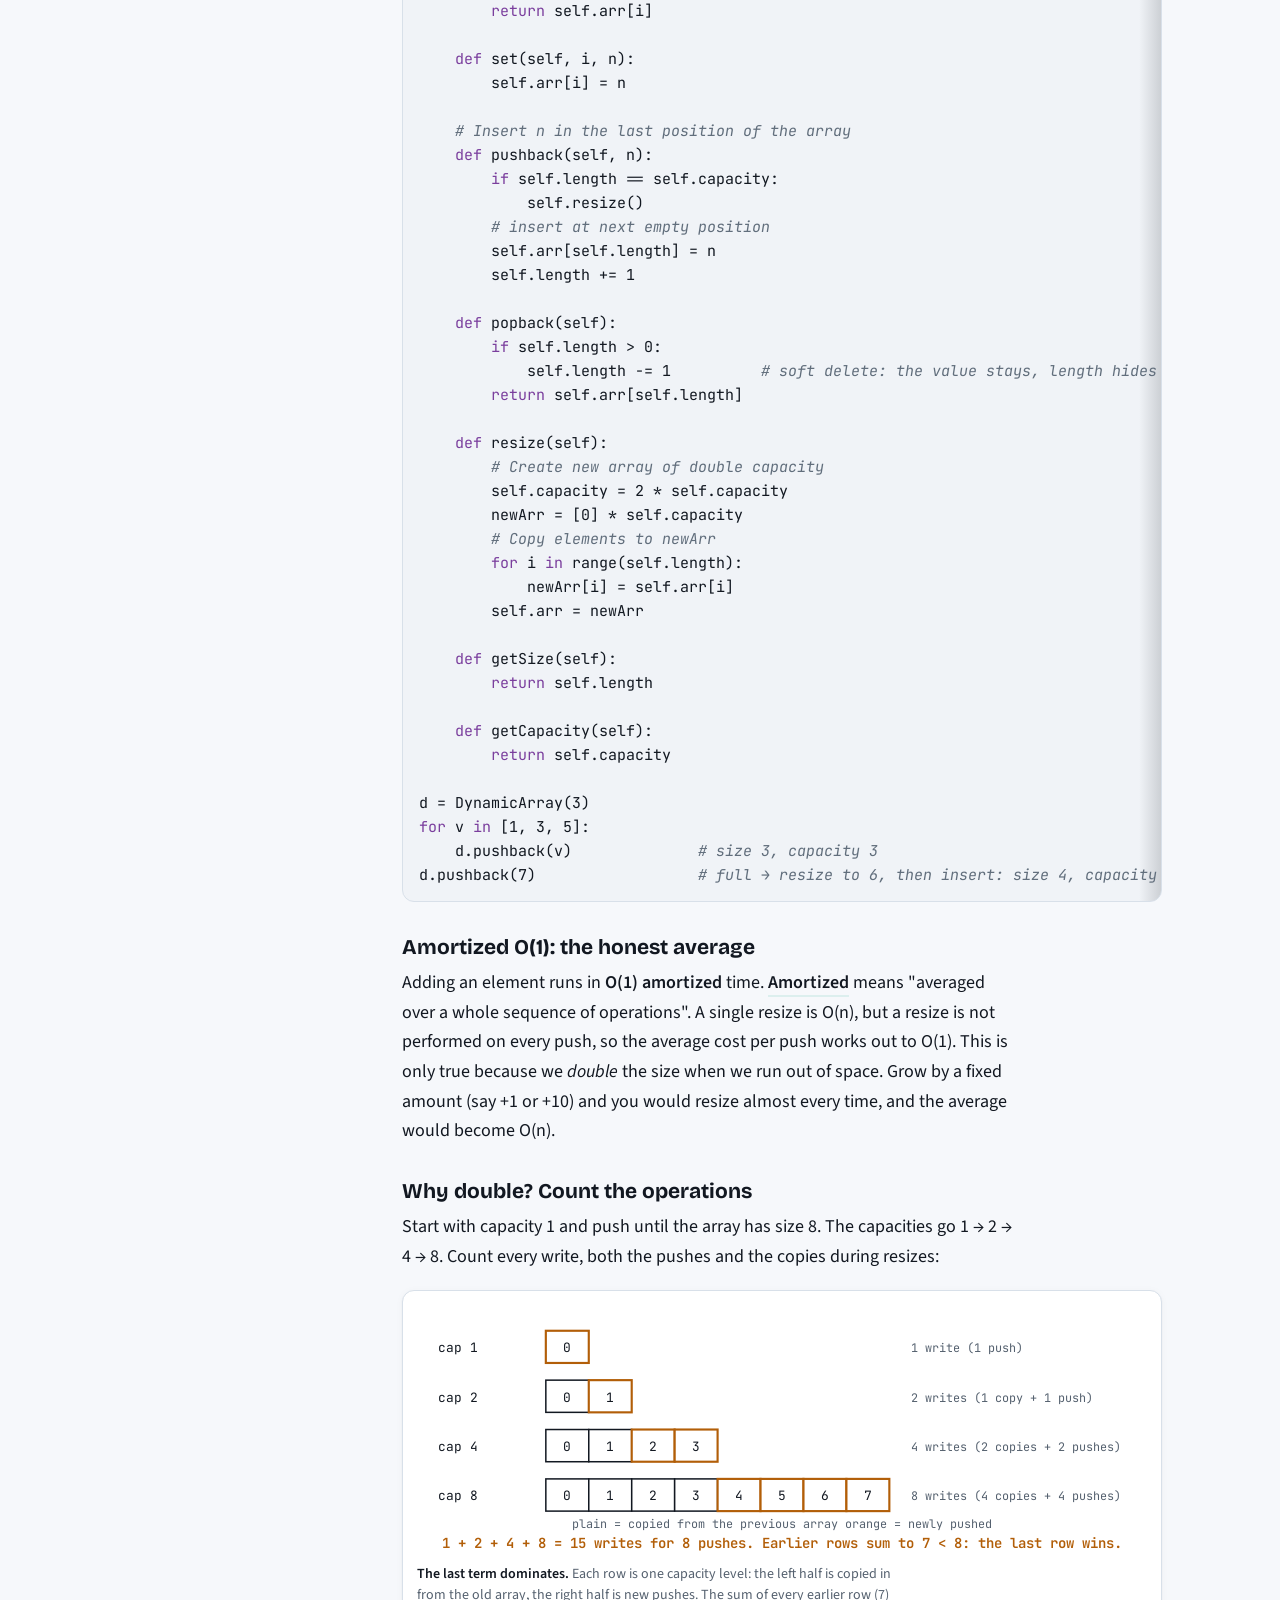
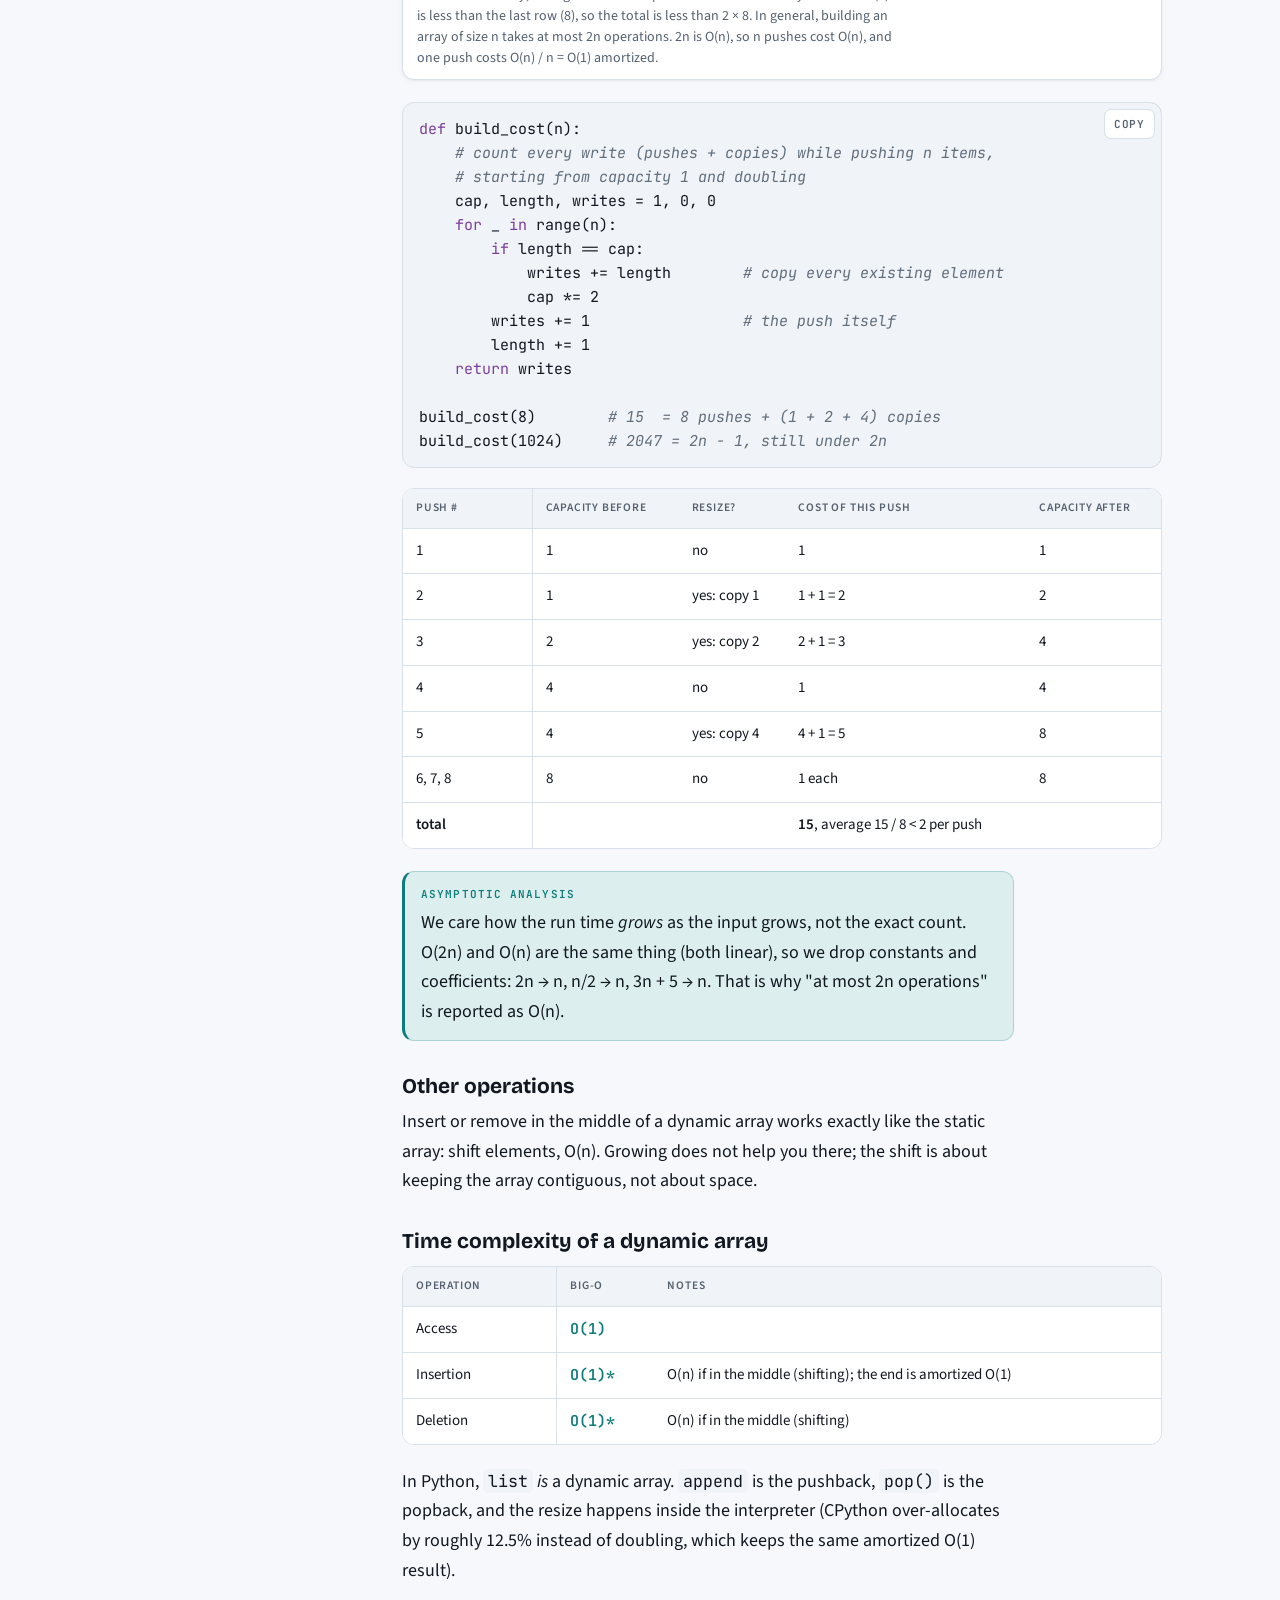
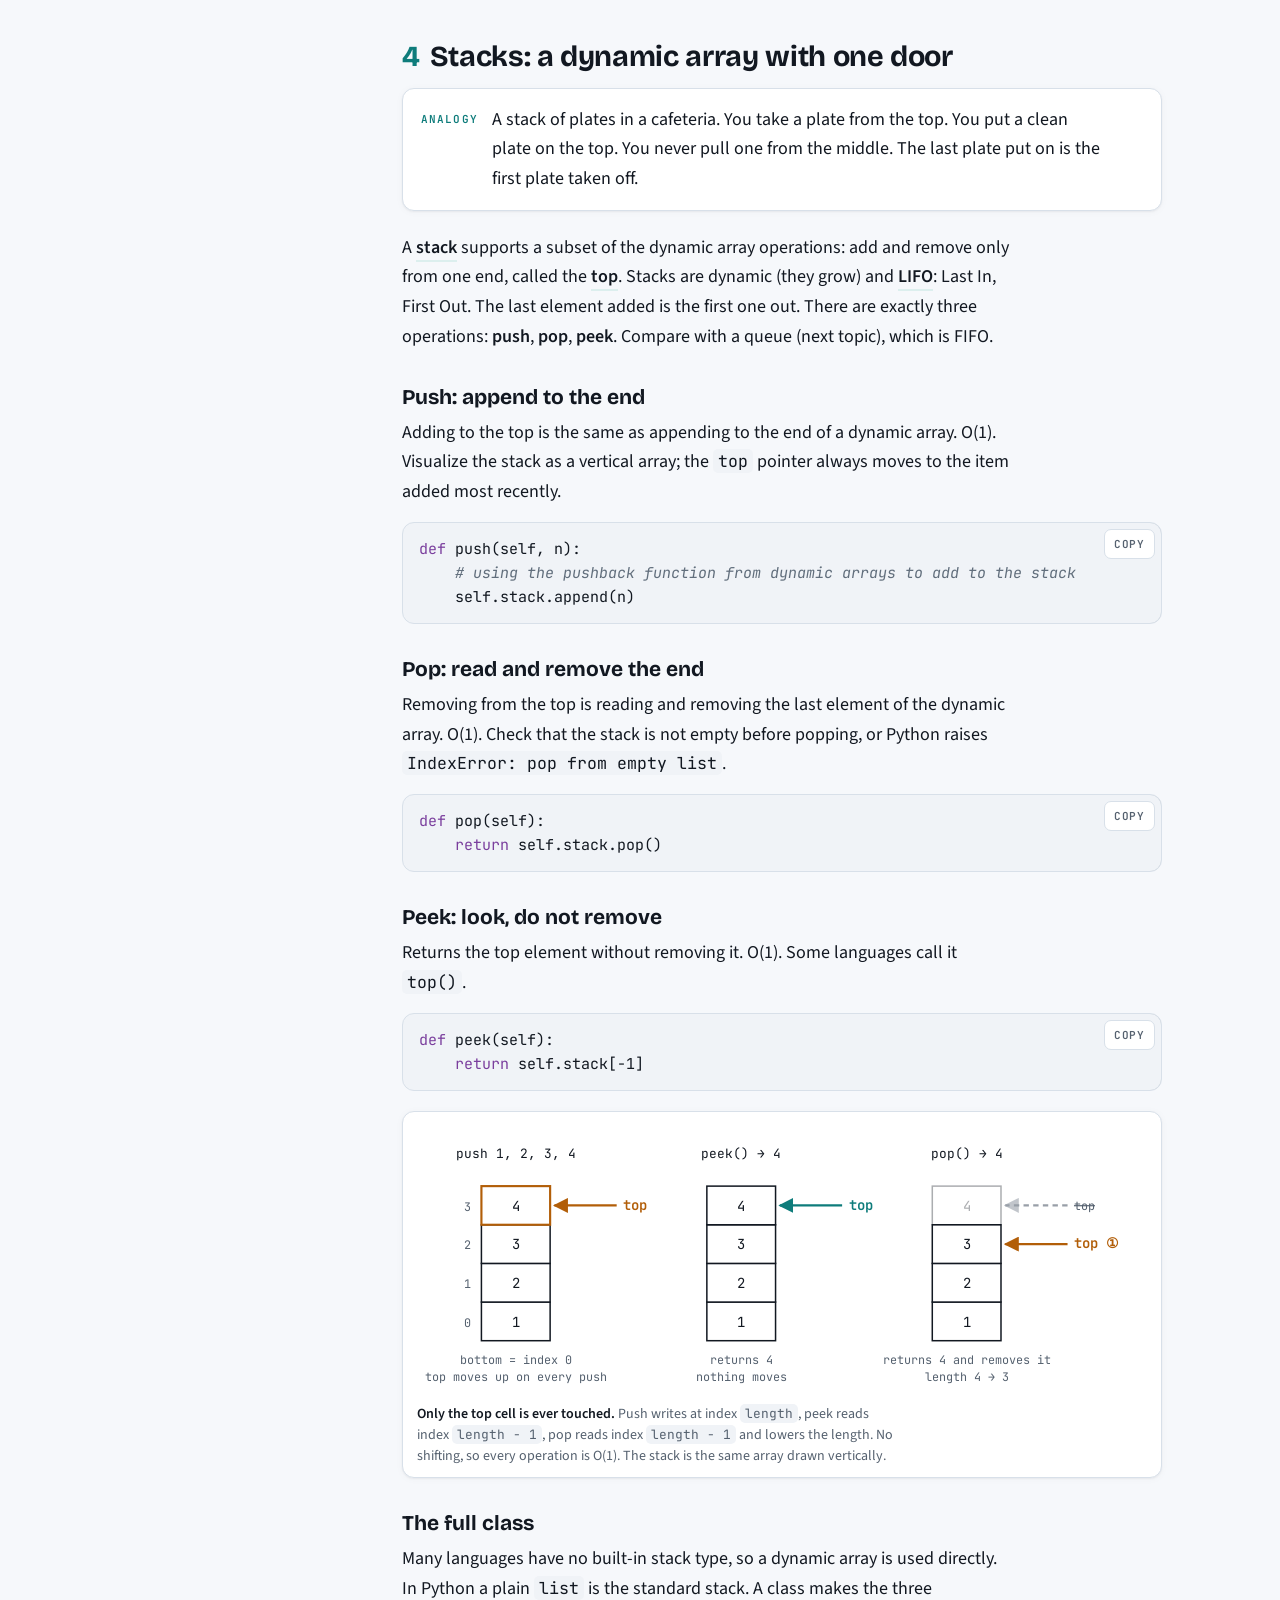
==== commit ef5a5519: "Update HTML files for mobile optimization and enhance user experience with new meta tags; remove dep" ====
--- a/topics/01-arrays.html
+++ b/topics/01-arrays.html
@@ -2,11 +2,18 @@
 <html lang="en">
 <head>
 <meta charset="utf-8">
-<meta name="viewport" content="width=device-width, initial-scale=1">
+<meta name="viewport" content="width=device-width, initial-scale=1, viewport-fit=cover">
+<meta name="theme-color" content="#F6F8FB" media="(prefers-color-scheme: light)">
+<meta name="theme-color" content="#0F141A" media="(prefers-color-scheme: dark)">
+<meta name="apple-mobile-web-app-capable" content="yes">
+<meta name="apple-mobile-web-app-status-bar-style" content="default">
+<meta name="apple-mobile-web-app-title" content="DSA Notes">
+<meta name="format-detection" content="telephone=no">
 <title>Arrays · DSA Field Notes</title>
 <meta name="description" content="RAM, static arrays, dynamic arrays, and stacks - byte-level diagrams, shifting traces, amortized resize math, tested Python, Big-O, mistakes, practice, self-check.">
 <link rel="stylesheet" href="https://fonts.googleapis.com/css2?family=Bricolage+Grotesque:opsz,wght@12..96,500;12..96,700&family=Source+Sans+3:ital,wght@0,400;0,600;1,400&family=JetBrains+Mono:wght@400;600&display=swap">
 <link rel="stylesheet" href="../assets/style.css">
+<link rel="manifest" href="../manifest.webmanifest">
 </head>
 <body>
 <svg width="0" height="0" style="position:absolute" aria-hidden="true">
@@ -24,13 +31,10 @@
   <a class="brand" href="../index.html">DSA <span>Field Notes</span></a>
   <div class="crumbs"><a href="../index.html">Course map</a> <span>/</span> <span>01 Arrays</span></div>
 </header>
-<header class="top">
-  <div class="eyebrow">NeetCode · DSA for Beginners · Lessons 1-4</div>
-  <h1>Array Field Notes</h1>
-  <p class="lede">RAM, static arrays, dynamic arrays, and stacks. Every diagram shows which cells moved and why the cost is what it is. Read the notes, then close them and rebuild the code from memory.</p>
-</header>
+<div class="layout">
 
 <nav class="sections" aria-label="Sections">
+  <a class="home" href="../index.html">Course map</a>
   <a href="#why">Why</a>
   <a href="#ram">RAM</a>
   <a href="#static">Static</a>
@@ -42,6 +46,13 @@
   <a href="#practice">Practice</a>
   <a href="#quiz">Self-check</a>
 </nav>
+
+<div class="content">
+<header class="top">
+  <div class="eyebrow">NeetCode · DSA for Beginners · Lessons 1-4</div>
+  <h1>Array Field Notes</h1>
+  <p class="lede">RAM, static arrays, dynamic arrays, and stacks. Every diagram shows which cells moved and why the cost is what it is. Read the notes, then close them and rebuild the code from memory.</p>
+</header>
 
 <!-- ============================ WHY ============================ -->
 <section id="why">
@@ -1155,6 +1166,8 @@
   Source: NeetCode "Algorithms and Data Structures for Beginners", lessons 1 (RAM), 2 (Static Arrays), 3 (Dynamic Arrays), 4 (Stacks). All Python in these notes was run and tested. Orange in every diagram marks the cell or pointer that changed.
 </footer>
 </div>
-<script src="../assets/nav.js" defer></script>
+</div>
+</div>
+<script src="../assets/ui.js" defer></script>
 </body>
 </html>
--- a/assets/style.css
+++ b/assets/style.css
@@ -1,117 +1,512 @@
+/* ==========================================================================
+   DSA Field Notes - visual shell
+   Token names and class names are contracts with the inline SVG diagrams.
+   Teal (--ptr) = a pointer that already existed.
+   Orange (--new) = what changed in this step.
+   Red (--null) = None.
+   ========================================================================== */
+
 :root {
-    --bg: #F3F5F8;
+    --bg: #F6F8FB;
     --surface: #FFFFFF;
-    --ink: #1A2330;
-    --muted: #5B6775;
-    --line: #C9D1DB;
-    --ptr: #0F7B7A;
-    --ptr-soft: #DDEFEE;
-    --new: #C2620A;
+    --ink: #121821;
+    --muted: #55616F;
+    --line: #D8E0E9;
+    --ptr: #0E7C7B;
+    --ptr-soft: #DCEFEE;
+    --new: #B25E08;
     --new-soft: #FBEBD9;
-    --null: #B8322B;
-    --code-bg: #EEF2F6;
-    --code-ink: #1A2330;
+    --null: #B3302A;
+    --code-bg: #F0F3F7;
+    --code-ink: #121821;
     --kw: #7A3E9D;
-    --str: #0F7B7A;
-    --cmt: #6B7785;
-    --shadow: 0 1px 2px rgba(20, 30, 45, .06);
+    --str: #0E7C7B;
+    --cmt: #616E7C;
+    --shadow: 0 1px 2px rgba(18, 24, 33, .05), 0 1px 8px rgba(18, 24, 33, .03);
+    /* additions: never referenced by the diagrams */
+    --pad: 20px;
+    --radius: 12px;
+    --edge-fade: rgba(18, 24, 33, .16);
+    --sans: "Source Sans 3", -apple-system, BlinkMacSystemFont, "SF Pro Text",
+            "Helvetica Neue", "Segoe UI", system-ui, sans-serif;
+    --display: "Bricolage Grotesque", -apple-system, BlinkMacSystemFont,
+               "SF Pro Display", "Helvetica Neue", "Segoe UI", system-ui, sans-serif;
+    --mono: "JetBrains Mono", ui-monospace, "SF Mono", SFMono-Regular, Menlo,
+            Consolas, monospace;
     color-scheme: light;
   }
   @media (prefers-color-scheme: dark) {
     :root:not([data-theme="light"]) {
-      --bg: #121821;
-      --surface: #1A2230;
-      --ink: #E6EBF1;
-      --muted: #96A3B2;
-      --line: #35414F;
+      --bg: #0F141A;
+      --surface: #161D26;
+      --ink: #E8EDF3;
+      --muted: #9AA7B5;
+      --line: #2B3542;
       --ptr: #4CC3BF;
-      --ptr-soft: #163231;
+      --ptr-soft: #14302F;
       --new: #F0A050;
       --new-soft: #3A2A16;
       --null: #F27D75;
-      --code-bg: #0E141C;
-      --code-ink: #E6EBF1;
+      --code-bg: #0B1016;
+      --code-ink: #E8EDF3;
       --kw: #C79BE0;
       --str: #5FD3CF;
       --cmt: #8A97A6;
-      --shadow: 0 1px 2px rgba(0,0,0,.4);
+      --shadow: 0 1px 2px rgba(0, 0, 0, .34), 0 1px 8px rgba(0, 0, 0, .22);
+      --edge-fade: rgba(0, 0, 0, .5);
       color-scheme: dark;
     }
   }
   :root[data-theme="dark"] {
-    --bg: #121821;
-    --surface: #1A2230;
-    --ink: #E6EBF1;
-    --muted: #96A3B2;
-    --line: #35414F;
+    --bg: #0F141A;
+    --surface: #161D26;
+    --ink: #E8EDF3;
+    --muted: #9AA7B5;
+    --line: #2B3542;
     --ptr: #4CC3BF;
-    --ptr-soft: #163231;
+    --ptr-soft: #14302F;
     --new: #F0A050;
     --new-soft: #3A2A16;
     --null: #F27D75;
-    --code-bg: #0E141C;
-    --code-ink: #E6EBF1;
+    --code-bg: #0B1016;
+    --code-ink: #E8EDF3;
     --kw: #C79BE0;
     --str: #5FD3CF;
     --cmt: #8A97A6;
-    --shadow: 0 1px 2px rgba(0,0,0,.4);
+    --shadow: 0 1px 2px rgba(0, 0, 0, .34), 0 1px 8px rgba(0, 0, 0, .22);
+    --edge-fade: rgba(0, 0, 0, .5);
     color-scheme: dark;
   }
 
+  /* ---------------------------------------------------------------- base */
   * { box-sizing: border-box; }
+  html {
+    -webkit-text-size-adjust: 100%;
+    text-size-adjust: 100%;
+  }
   body {
     margin: 0;
     background: var(--bg);
     color: var(--ink);
-    font-family: "Source Sans 3", "Segoe UI", system-ui, sans-serif;
+    font-family: var(--sans);
     font-size: 17px;
-    line-height: 1.55;
-  }
-  .wrap { max-width: 780px; margin: 0 auto; padding: 0 20px; padding-block: 0 80px; }
-
-  header.top { padding-block: 40px 20px; }
-  .eyebrow { font-family: "JetBrains Mono", ui-monospace, monospace; font-size: 12px; letter-spacing: .12em; text-transform: uppercase; color: var(--ptr); }
-  h1 { font-family: "Bricolage Grotesque", "Source Sans 3", sans-serif; font-weight: 700; font-size: clamp(34px, 6vw, 48px); line-height: 1.05; margin: 8px 0 12px; text-wrap: balance; letter-spacing: -.01em; }
-  .lede { font-size: 19px; color: var(--muted); margin: 0; max-width: 60ch; }
-
-  nav.sections { position: sticky; top: 0; z-index: 5; background: var(--bg); border-bottom: 1px solid var(--line); margin: 0 -20px; padding: 10px 20px; display: flex; gap: 6px; overflow-x: auto; scrollbar-width: none; }
+    line-height: 1.65;
+    -webkit-tap-highlight-color: transparent;
+    -webkit-font-smoothing: antialiased;
+    text-rendering: optimizeLegibility;
+  }
+  @media (min-width: 1024px) {
+    body { font-size: 18px; }
+  }
+
+  .wrap {
+    max-width: 1120px;
+    margin: 0 auto;
+    padding-inline: max(var(--pad), env(safe-area-inset-left))
+                    max(var(--pad), env(safe-area-inset-right));
+    padding-block: 0 calc(72px + env(safe-area-inset-bottom));
+  }
+
+  a { color: var(--ptr); }
+  :where(a, button, summary, input, label):focus-visible {
+    outline: 2px solid var(--ptr);
+    outline-offset: 2px;
+    border-radius: 4px;
+  }
+
+  /* ------------------------------------------------- reading progress bar */
+  .progress-bar {
+    position: fixed;
+    top: env(safe-area-inset-top, 0px);
+    left: 0;
+    z-index: 20;
+    width: 100%;
+    height: 3px;
+    background: var(--ptr);
+    transform: scaleX(0);
+    transform-origin: 0 50%;
+    will-change: transform;
+    pointer-events: none;
+  }
+  @media (prefers-reduced-motion: no-preference) {
+    .progress-bar { transition: transform .08s linear; }
+  }
+
+  /* ------------------------------------------------------------ typography */
+  h1 {
+    font-family: var(--display);
+    font-weight: 700;
+    font-size: clamp(30px, 7vw, 42px);
+    line-height: 1.08;
+    letter-spacing: -.015em;
+    margin: 6px 0 12px;
+    text-wrap: balance;
+  }
+  h2 {
+    font-family: var(--display);
+    font-weight: 700;
+    font-size: clamp(23px, 4.4vw, 29px);
+    line-height: 1.15;
+    letter-spacing: -.012em;
+    margin: 0 0 8px;
+    text-wrap: balance;
+  }
+  h2 .num { color: var(--ptr); margin-right: 10px; }
+  h3 {
+    font-family: var(--display);
+    font-weight: 700;
+    font-size: clamp(18px, 2.6vw, 21px);
+    line-height: 1.25;
+    margin: 32px 0 8px;
+    text-wrap: balance;
+  }
+  p { margin: 0 0 15px; max-width: 68ch; }
+  ul, ol { margin: 0 0 15px; padding-left: 24px; max-width: 68ch; }
+  li { margin-bottom: 6px; }
+  strong { font-weight: 600; }
+  em { font-style: italic; }
+  dfn {
+    font-style: normal;
+    font-weight: 600;
+    border-bottom: 2px solid var(--ptr-soft);
+  }
+  .eyebrow {
+    font-family: var(--mono);
+    font-size: 12px;
+    font-weight: 600;
+    letter-spacing: .1em;
+    text-transform: uppercase;
+    color: var(--ptr);
+  }
+  .lede {
+    font-size: clamp(17px, 2.4vw, 19px);
+    color: var(--muted);
+    margin: 0;
+    max-width: 62ch;
+  }
+
+  header.top { padding-block: 26px 14px; }
+  section { padding-block: 34px 6px; scroll-margin-top: 68px; }
+
+  /* ----------------------------------------------------------- site chrome */
+  .site-head {
+    display: flex;
+    align-items: center;
+    justify-content: space-between;
+    gap: 10px 16px;
+    padding-block: 12px;
+    border-bottom: 1px solid var(--line);
+    flex-wrap: wrap;
+  }
+  .site-head .brand {
+    font-family: var(--display);
+    font-weight: 700;
+    font-size: 17px;
+    color: var(--ink);
+    text-decoration: none;
+    letter-spacing: -.01em;
+    padding-block: 6px;
+  }
+  .site-head .brand span { color: var(--ptr); }
+  .site-head .crumbs {
+    display: flex;
+    gap: 8px;
+    align-items: center;
+    font-size: 13.5px;
+    color: var(--muted);
+    flex-wrap: wrap;
+  }
+  .site-head .crumbs a {
+    color: var(--muted);
+    text-decoration: none;
+    font-weight: 600;
+    padding-block: 6px;
+  }
+  .site-head .crumbs a:hover { color: var(--ptr); }
+
+  /* ------------------------------------------------------ layout + sidebar */
+  .content { min-width: 0; }
+
+  /* phone and tablet: section links are a sticky chip bar */
+  nav.sections {
+    position: sticky;
+    top: 0;
+    z-index: 6;
+    display: flex;
+    gap: 6px;
+    margin-inline: calc(-1 * max(var(--pad), env(safe-area-inset-left)))
+                   calc(-1 * max(var(--pad), env(safe-area-inset-right)));
+    padding: 8px max(var(--pad), env(safe-area-inset-right)) 8px
+                 max(var(--pad), env(safe-area-inset-left));
+    background: color-mix(in srgb, var(--bg) 88%, transparent);
+    backdrop-filter: saturate(140%) blur(8px);
+    -webkit-backdrop-filter: saturate(140%) blur(8px);
+    border-bottom: 1px solid var(--line);
+    overflow-x: auto;
+    overscroll-behavior-x: contain;
+    -webkit-overflow-scrolling: touch;
+    scrollbar-width: none;
+  }
   nav.sections::-webkit-scrollbar { display: none; }
-  nav.sections a { flex: 0 0 auto; font-size: 14px; font-weight: 600; color: var(--muted); text-decoration: none; padding: 5px 11px; border-radius: 999px; border: 1px solid transparent; }
-  nav.sections a:hover, nav.sections a:focus-visible { color: var(--ptr); border-color: var(--line); outline: none; }
-
-  section { padding-block: 40px 8px; }
-  h2 { font-family: "Bricolage Grotesque", "Source Sans 3", sans-serif; font-weight: 700; font-size: 30px; line-height: 1.1; margin: 0 0 6px; text-wrap: balance; letter-spacing: -.01em; }
-  h2 .num { color: var(--ptr); margin-right: 8px; }
-  h3 { font-family: "Bricolage Grotesque", "Source Sans 3", sans-serif; font-weight: 700; font-size: 21px; margin: 32px 0 8px; text-wrap: balance; }
-  p { margin: 0 0 14px; max-width: 66ch; }
-  ul, ol { margin: 0 0 14px; padding-left: 22px; max-width: 66ch; }
-  li { margin-bottom: 5px; }
-  strong { font-weight: 600; }
-  dfn { font-style: normal; font-weight: 600; border-bottom: 2px solid var(--ptr-soft); }
-
-  .analogy { display: grid; grid-template-columns: auto 1fr; gap: 14px; background: var(--surface); border: 1px solid var(--line); border-radius: 10px; padding: 16px 18px; margin: 14px 0 22px; box-shadow: var(--shadow); }
-  .analogy .tag { font-family: "JetBrains Mono", monospace; font-size: 11px; letter-spacing: .1em; text-transform: uppercase; color: var(--ptr); padding-top: 4px; }
+  nav.sections a {
+    flex: 0 0 auto;
+    display: inline-flex;
+    align-items: center;
+    min-height: 34px;
+    padding: 4px 13px;
+    font-size: 14px;
+    font-weight: 600;
+    color: var(--muted);
+    text-decoration: none;
+    border: 1px solid transparent;
+    border-radius: 999px;
+    white-space: nowrap;
+  }
+  nav.sections a:hover { color: var(--ptr); border-color: var(--line); }
+  nav.sections a.is-active {
+    color: var(--ptr);
+    background: var(--ptr-soft);
+    border-color: color-mix(in srgb, var(--ptr) 30%, transparent);
+  }
+  nav.sections a.home { color: var(--ink); }
+  nav.sections a.home::before { content: "\2190"; margin-right: 6px; }
+
+  /* desktop: the same element becomes a sticky left sidebar */
+  @media (min-width: 1024px) {
+    .layout {
+      display: grid;
+      grid-template-columns: auto minmax(0, 760px);
+      column-gap: 0;
+      justify-content: center;
+      align-items: start;
+    }
+    .content { grid-column: 2; }
+    nav.sections {
+      grid-column: 1;
+      grid-row: 1;
+      position: sticky;
+      top: 24px;
+      display: flex;
+      flex-direction: column;
+      gap: 2px;
+      width: 240px;
+      margin: 34px 44px 0 0;
+      padding: 0;
+      max-height: calc(100dvh - 64px);
+      overflow-y: auto;
+      overflow-x: hidden;
+      background: none;
+      backdrop-filter: none;
+      -webkit-backdrop-filter: none;
+      border-bottom: 0;
+      border-left: 1px solid var(--line);
+    }
+    nav.sections a {
+      width: 100%;
+      min-height: 36px;
+      margin-left: -1px;
+      padding: 5px 14px;
+      border: 0;
+      border-left: 2px solid transparent;
+      border-radius: 0 6px 6px 0;
+      white-space: normal;
+    }
+    nav.sections a:hover { background: var(--ptr-soft); border-color: transparent; }
+    nav.sections a.is-active {
+      background: none;
+      border-left-color: var(--ptr);
+      border-radius: 0;
+    }
+    nav.sections a.home {
+      margin-bottom: 8px;
+      padding-bottom: 10px;
+      border-bottom: 1px solid var(--line);
+      border-radius: 0;
+    }
+    section { scroll-margin-top: 24px; }
+  }
+
+  /* ------------------------------------------------------------ cards etc. */
+  .analogy {
+    display: grid;
+    grid-template-columns: auto 1fr;
+    gap: 14px;
+    background: var(--surface);
+    border: 1px solid var(--line);
+    border-radius: var(--radius);
+    padding: 16px 18px;
+    margin: 14px 0 22px;
+    box-shadow: var(--shadow);
+  }
+  .analogy .tag {
+    font-family: var(--mono);
+    font-size: 11px;
+    font-weight: 600;
+    letter-spacing: .1em;
+    text-transform: uppercase;
+    color: var(--ptr);
+    padding-top: 5px;
+  }
   .analogy p { margin: 0; }
-
-  .callout { border-left: 3px solid var(--new); background: var(--new-soft); padding: 12px 16px; border-radius: 0 8px 8px 0; margin: 16px 0 20px; max-width: 66ch; }
-  .callout.keep { border-left-color: var(--ptr); background: var(--ptr-soft); }
+  /* on a phone the label column would leave the text too narrow */
+  @media (max-width: 560px) {
+    .analogy { grid-template-columns: 1fr; gap: 5px; }
+    .analogy .tag { padding-top: 0; }
+  }
+
+  .callout {
+    border: 1px solid color-mix(in srgb, var(--new) 24%, transparent);
+    border-left: 3px solid var(--new);
+    background: var(--new-soft);
+    padding: 13px 16px;
+    border-radius: var(--radius);
+    margin: 16px 0 20px;
+    max-width: 68ch;
+  }
+  .callout.keep {
+    border-color: color-mix(in srgb, var(--ptr) 24%, transparent);
+    border-left-color: var(--ptr);
+    background: var(--ptr-soft);
+  }
   .callout p { margin: 0; }
   .callout p + p { margin-top: 8px; }
-  .callout .lab { font-family: "JetBrains Mono", monospace; font-size: 11px; letter-spacing: .1em; text-transform: uppercase; display: block; margin-bottom: 4px; color: var(--new); }
+  .callout .lab {
+    font-family: var(--mono);
+    font-size: 11px;
+    font-weight: 600;
+    letter-spacing: .1em;
+    text-transform: uppercase;
+    display: block;
+    margin-bottom: 5px;
+    color: var(--new);
+  }
   .callout.keep .lab { color: var(--ptr); }
 
-  pre { background: var(--code-bg); color: var(--code-ink); border: 1px solid var(--line); border-radius: 8px; padding: 14px 16px; overflow-x: auto; font-family: "JetBrains Mono", ui-monospace, Menlo, monospace; font-size: 14px; line-height: 1.55; margin: 10px 0 18px; }
-  code { font-family: "JetBrains Mono", ui-monospace, Menlo, monospace; font-size: .92em; background: var(--code-bg); padding: 1px 5px; border-radius: 4px; }
-  pre code { background: none; padding: 0; font-size: inherit; }
+  /* ------------------------------------------------------------- code */
+  .codewrap { position: relative; margin: 12px 0 20px; }
+  .codewrap pre { margin: 0; }
+
+  pre {
+    margin: 12px 0 20px;
+    padding: 14px 16px;
+    color: var(--code-ink);
+    border: 1px solid var(--line);
+    border-radius: var(--radius);
+    font-family: var(--mono);
+    font-size: 14px;
+    line-height: 1.6;
+    tab-size: 4;
+    white-space: pre;
+    overflow-x: auto;
+    overscroll-behavior-x: contain;
+    -webkit-overflow-scrolling: touch;
+    /* right-edge fade that disappears once scrolled to the end */
+    background-color: var(--code-bg);
+    background-image:
+      linear-gradient(to left, var(--code-bg), var(--code-bg)),
+      linear-gradient(to left, var(--edge-fade), transparent);
+    background-position: right center, right center;
+    background-repeat: no-repeat;
+    background-size: 28px 100%, 22px 100%;
+    background-attachment: local, scroll;
+  }
+  @media (min-width: 1024px) {
+    pre { font-size: 15px; }
+  }
+  code {
+    font-family: var(--mono);
+    font-size: .92em;
+    background: var(--code-bg);
+    padding: 1px 5px;
+    border-radius: 5px;
+    /* a long identifier in running prose must never widen the page */
+    overflow-wrap: break-word;
+  }
+  pre code {
+    background: none;
+    padding: 0;
+    font-size: inherit;
+    overflow-wrap: normal;
+  }
   .k { color: var(--kw); } .s { color: var(--str); } .c { color: var(--cmt); font-style: italic; }
   .hl { background: var(--new-soft); display: inline-block; width: 100%; }
 
-  figure { margin: 18px 0 22px; background: var(--surface); border: 1px solid var(--line); border-radius: 10px; padding: 16px 16px 10px; box-shadow: var(--shadow); overflow-x: auto; }
-  figure svg { display: block; max-width: 100%; height: auto; margin: 0 auto; font-family: "JetBrains Mono", ui-monospace, monospace; }
-  figcaption { font-size: 14px; color: var(--muted); margin-top: 10px; line-height: 1.45; }
+  .copy-btn {
+    position: absolute;
+    top: 7px;
+    right: 7px;
+    z-index: 2;
+    min-height: 30px;
+    padding: 5px 9px;
+    font-family: var(--mono);
+    font-size: 11px;
+    font-weight: 600;
+    letter-spacing: .07em;
+    text-transform: uppercase;
+    color: var(--muted);
+    background: var(--surface);
+    border: 1px solid var(--line);
+    border-radius: 7px;
+    cursor: pointer;
+  }
+  .copy-btn:hover { color: var(--ptr); border-color: var(--ptr); }
+  .copy-btn.ok { color: var(--ptr); border-color: var(--ptr); }
+
+  /* ------------------------------------------------------------- figures */
+  figure {
+    position: relative;
+    margin: 18px 0 22px;
+    background: var(--surface);
+    border: 1px solid var(--line);
+    border-radius: var(--radius);
+    padding: 14px 14px 10px;
+    box-shadow: var(--shadow);
+    overflow-x: auto;
+    overscroll-behavior-x: contain;
+    -webkit-overflow-scrolling: touch;
+  }
+  figure svg {
+    display: block;
+    max-width: 100%;
+    height: auto;
+    margin: 0 auto;
+    font-family: var(--mono);
+  }
+  figcaption {
+    font-size: 14px;
+    color: var(--muted);
+    margin-top: 10px;
+    line-height: 1.5;
+    max-width: 68ch;
+  }
   figcaption b { color: var(--ink); font-weight: 600; }
 
-  /* SVG vocabulary */
+  /* Phone: render diagrams at a legible size and let the figure scroll.
+     The hint sits in the scrolled area, so it leaves after the first swipe. */
+  @media (max-width: 720px) {
+    figure { padding: 30px 10px 8px; }
+    figure svg { max-width: none; min-width: 640px; margin: 0; }
+    figure::after {
+      content: "swipe \2192";
+      position: absolute;
+      top: 9px;
+      left: 11px;
+      font-family: var(--mono);
+      font-size: 11px;
+      font-weight: 600;
+      letter-spacing: .08em;
+      text-transform: uppercase;
+      color: var(--muted);
+    }
+    /* the figure scrolls, but the caption stays put and stays readable */
+    figcaption {
+      position: sticky;
+      left: 0;
+      width: min(100%, calc(100dvw - 62px));
+    }
+  }
+
+  /* --------------------------------------------------------- SVG vocabulary */
   .nd { fill: var(--surface); stroke: currentColor; stroke-width: 1.4; }
   .nd.dim { opacity: .35; }
   .nd.newnd { stroke: var(--new); stroke-width: 2; }
@@ -135,69 +530,288 @@
   .cur { stroke: currentColor; stroke-width: 1.6; fill: none; }
   .mem { fill: none; stroke: var(--line); stroke-dasharray: 3 3; }
 
-  table { border-collapse: collapse; width: 100%; margin: 12px 0 22px; font-size: 15px; background: var(--surface); border: 1px solid var(--line); border-radius: 8px; overflow: hidden; }
-  .tbl { overflow-x: auto; }
-  th, td { text-align: left; padding: 9px 12px; border-bottom: 1px solid var(--line); vertical-align: top; }
-  th { font-size: 12px; letter-spacing: .08em; text-transform: uppercase; color: var(--muted); font-weight: 600; background: var(--code-bg); }
+  /* -------------------------------------------------------------- tables */
+  .tbl {
+    margin: 12px 0 22px;
+    background: var(--surface);
+    border: 1px solid var(--line);
+    border-radius: var(--radius);
+    overflow-x: auto;
+    overscroll-behavior-x: contain;
+    -webkit-overflow-scrolling: touch;
+    background-image:
+      linear-gradient(to left, var(--surface), var(--surface)),
+      linear-gradient(to left, var(--edge-fade), transparent);
+    background-position: right center, right center;
+    background-repeat: no-repeat;
+    background-size: 28px 100%, 20px 100%;
+    background-attachment: local, scroll;
+  }
+  table {
+    border-collapse: collapse;
+    width: 100%;
+    margin: 0;
+    font-size: 15px;
+    background: var(--surface);
+    border: 0;
+  }
+  .tbl table { min-width: 100%; }
+  th, td {
+    text-align: left;
+    padding: 10px 13px;
+    border-bottom: 1px solid var(--line);
+    vertical-align: top;
+  }
+  th {
+    font-size: 11.5px;
+    letter-spacing: .07em;
+    text-transform: uppercase;
+    color: var(--muted);
+    font-weight: 600;
+    background: var(--code-bg);
+    white-space: nowrap;
+  }
   tr:last-child td { border-bottom: none; }
   td code { white-space: nowrap; }
-  .big { font-family: "JetBrains Mono", monospace; font-weight: 600; }
+  /* keep the row label readable while the rest of a wide table scrolls */
+  .tbl th:first-child, .tbl td:first-child {
+    position: sticky;
+    left: 0;
+    min-width: 7.5em;
+    background: var(--surface);
+    border-right: 1px solid var(--line);
+  }
+  .tbl th:first-child { background: var(--code-bg); }
+  .big { font-family: var(--mono); font-weight: 600; }
   .big.fast { color: var(--ptr); }
   .big.slow { color: var(--null); }
 
+  /* --------------------------------------------------------------- steps */
   .steps { counter-reset: step; list-style: none; padding: 0; margin: 12px 0 20px; }
-  .steps li { counter-increment: step; position: relative; padding-left: 40px; margin-bottom: 10px; }
-  .steps li::before { content: counter(step); position: absolute; left: 0; top: 1px; width: 26px; height: 26px; border-radius: 50%; background: var(--ptr); color: #fff; font-family: "JetBrains Mono", monospace; font-size: 13px; font-weight: 600; display: grid; place-items: center; }
-
-  details { background: var(--surface); border: 1px solid var(--line); border-radius: 8px; padding: 12px 16px; margin-bottom: 10px; }
-  summary { cursor: pointer; font-weight: 600; list-style: none; display: flex; gap: 10px; align-items: baseline; }
+  .steps li { counter-increment: step; position: relative; padding-left: 42px; margin-bottom: 11px; }
+  .steps li::before {
+    content: counter(step);
+    position: absolute;
+    left: 0;
+    top: 2px;
+    width: 27px;
+    height: 27px;
+    border-radius: 50%;
+    background: var(--ptr);
+    color: #fff;
+    font-family: var(--mono);
+    font-size: 13px;
+    font-weight: 600;
+    display: grid;
+    place-items: center;
+  }
+
+  /* ------------------------------------------------------------- details */
+  details {
+    background: var(--surface);
+    border: 1px solid var(--line);
+    border-radius: var(--radius);
+    padding: 4px 16px;
+    margin-bottom: 10px;
+  }
+  details[open] { padding-bottom: 14px; }
+  /* block, not flex: inline <code> inside a question must be allowed to wrap */
+  summary {
+    display: block;
+    position: relative;
+    cursor: pointer;
+    font-weight: 600;
+    list-style: none;
+    min-height: 48px;
+    padding: 12px 32px 12px 0;
+  }
   summary::-webkit-details-marker { display: none; }
-  summary .q { font-family: "JetBrains Mono", monospace; font-size: 12px; color: var(--ptr); flex: 0 0 auto; }
-  summary::after { content: "show answer"; margin-left: auto; font-size: 12px; font-weight: 600; color: var(--muted); flex: 0 0 auto; }
-  details[open] summary::after { content: "hide"; }
-  details > div { padding-top: 10px; border-top: 1px solid var(--line); margin-top: 10px; }
+  summary .q {
+    font-family: var(--mono);
+    font-size: 12px;
+    color: var(--ptr);
+    margin-right: 9px;
+  }
+  summary::after {
+    content: "";
+    position: absolute;
+    top: 50%;
+    right: 8px;
+    width: 9px;
+    height: 9px;
+    border-right: 2px solid var(--muted);
+    border-bottom: 2px solid var(--muted);
+    transform: translateY(-70%) rotate(45deg);
+  }
+  details[open] summary::after { transform: translateY(-30%) rotate(-135deg); }
+  details > div {
+    padding-top: 11px;
+    border-top: 1px solid var(--line);
+    margin-top: 4px;
+  }
   details p:last-child { margin-bottom: 0; }
-
+  @media (prefers-reduced-motion: no-preference) {
+    summary::after { transition: transform .2s ease; }
+    details[open] > div { animation: reveal .2s ease both; }
+    @keyframes reveal {
+      from { opacity: 0; transform: translateY(-4px); }
+      to   { opacity: 1; transform: none; }
+    }
+  }
+
+  /* ------------------------------------------------------------ mistakes */
   .mistake { display: grid; grid-template-columns: 1fr; gap: 10px; }
-  .mistake > div { background: var(--surface); border: 1px solid var(--line); border-radius: 8px; padding: 12px 14px; }
-  .mistake .bad { color: var(--null); font-weight: 600; font-size: 12px; letter-spacing: .08em; text-transform: uppercase; }
-  .mistake p { margin: 4px 0 0; }
-  .mistake pre { margin: 8px 0 0; }
-
-  .cheat { background: var(--ink); color: var(--bg); border-radius: 10px; padding: 18px 20px; margin: 16px 0 24px; }
+  .mistake > div {
+    background: var(--surface);
+    border: 1px solid var(--line);
+    border-radius: var(--radius);
+    padding: 13px 15px;
+  }
+  .mistake .bad {
+    color: var(--null);
+    font-weight: 600;
+    font-size: 12px;
+    letter-spacing: .07em;
+    text-transform: uppercase;
+  }
+  .mistake p { margin: 5px 0 0; }
+  .mistake pre { margin: 10px 0 0; }
+
+  .cheat {
+    background: var(--ink);
+    color: var(--bg);
+    border-radius: var(--radius);
+    padding: 18px 20px;
+    margin: 16px 0 24px;
+  }
   .cheat h3 { margin: 0 0 10px; color: inherit; }
   .cheat ul { margin: 0; padding-left: 20px; max-width: none; }
-  .cheat li { margin-bottom: 6px; }
-  .cheat code { background: rgba(255,255,255,.12); color: inherit; }
+  .cheat li { margin-bottom: 7px; }
+  .cheat code { background: rgba(255, 255, 255, .14); color: inherit; }
   :root[data-theme="dark"] .cheat, :root:not([data-theme="light"]) .cheat { }
 
-  footer { margin-top: 40px; color: var(--muted); font-size: 14px; border-top: 1px solid var(--line); padding-top: 16px; }
-  a { color: var(--ptr); }
-  @media (max-width: 520px) {
-    body { font-size: 16px; }
-    .analogy { grid-template-columns: 1fr; gap: 6px; }
-    figure { padding: 10px 8px 8px; }
-  }
-  @media (prefers-reduced-motion: no-preference) { html { scroll-behavior: smooth; } }
-
-  /* ---- site chrome (shared across pages) ---- */
-  .site-head { display: flex; align-items: center; justify-content: space-between; gap: 12px; padding-block: 14px; border-bottom: 1px solid var(--line); flex-wrap: wrap; }
-  .site-head .brand { font-family: "Bricolage Grotesque", "Source Sans 3", sans-serif; font-weight: 700; font-size: 17px; color: var(--ink); text-decoration: none; letter-spacing: -.01em; }
-  .site-head .brand span { color: var(--ptr); }
-  .site-head .crumbs { display: flex; gap: 8px; align-items: center; font-size: 14px; color: var(--muted); flex-wrap: wrap; }
-  .site-head .crumbs a { color: var(--muted); text-decoration: none; font-weight: 600; }
-  .site-head .crumbs a:hover { color: var(--ptr); }
-  .pager { display: flex; justify-content: space-between; gap: 12px; margin-top: 36px; flex-wrap: wrap; }
-  .pager a { flex: 1 1 200px; border: 1px solid var(--line); background: var(--surface); border-radius: 10px; padding: 12px 14px; text-decoration: none; color: var(--ink); box-shadow: var(--shadow); }
+  /* --------------------------------------------------------------- pager */
+  .pager {
+    display: grid;
+    grid-template-columns: 1fr;
+    gap: 10px;
+    margin-top: 36px;
+  }
+  @media (min-width: 560px) {
+    .pager { grid-template-columns: 1fr 1fr; }
+  }
+  .pager a {
+    display: block;
+    min-height: 44px;
+    border: 1px solid var(--line);
+    background: var(--surface);
+    border-radius: var(--radius);
+    padding: 12px 15px;
+    text-decoration: none;
+    color: var(--ink);
+    box-shadow: var(--shadow);
+  }
   .pager a:hover { border-color: var(--ptr); }
-  .pager a small { display: block; font-size: 11px; letter-spacing: .1em; text-transform: uppercase; color: var(--muted); margin-bottom: 3px; }
+  .pager a small {
+    display: block;
+    font-family: var(--mono);
+    font-size: 11px;
+    letter-spacing: .08em;
+    text-transform: uppercase;
+    color: var(--muted);
+    margin-bottom: 3px;
+  }
   .pager a.next { text-align: right; }
-  /* ---- index page ---- */
-  .topic-grid { display: grid; grid-template-columns: repeat(auto-fill, minmax(220px, 1fr)); gap: 12px; margin: 20px 0 8px; }
-  .topic-card { display: block; background: var(--surface); border: 1px solid var(--line); border-radius: 10px; padding: 14px 16px; text-decoration: none; color: var(--ink); box-shadow: var(--shadow); }
+
+  footer {
+    margin-top: 40px;
+    color: var(--muted);
+    font-size: 14px;
+    border-top: 1px solid var(--line);
+    padding-top: 16px;
+    max-width: 68ch;
+  }
+
+  /* ----------------------------------------------------------- index page */
+  .topic-grid {
+    display: grid;
+    grid-template-columns: 1fr;
+    gap: 12px;
+    margin: 18px 0 8px;
+  }
+  @media (min-width: 560px) { .topic-grid { grid-template-columns: repeat(2, 1fr); } }
+  @media (min-width: 1024px) { .topic-grid { grid-template-columns: repeat(3, 1fr); } }
+
+  .topic-slot { position: relative; display: grid; }
+  .topic-card {
+    display: block;
+    height: 100%;
+    background: var(--surface);
+    border: 1px solid var(--line);
+    border-radius: var(--radius);
+    padding: 36px 16px 15px;
+    text-decoration: none;
+    color: var(--ink);
+    box-shadow: var(--shadow);
+  }
   .topic-card:hover { border-color: var(--ptr); }
-  .topic-card .n { font-family: "JetBrains Mono", monospace; font-size: 12px; color: var(--ptr); letter-spacing: .08em; }
-  .topic-card h3 { margin: 4px 0 6px; font-size: 19px; }
+  .topic-card .n {
+    font-family: var(--mono);
+    font-size: 11.5px;
+    font-weight: 600;
+    color: var(--ptr);
+    letter-spacing: .07em;
+  }
+  .topic-card h3 { margin: 5px 0 6px; font-size: 19px; }
   .topic-card p { margin: 0; font-size: 14px; color: var(--muted); max-width: none; }
-  .topic-card .lessons { margin-top: 8px; font-size: 12px; color: var(--muted); font-family: "JetBrains Mono", monospace; }
+  .topic-card .lessons {
+    margin-top: 9px;
+    font-size: 11.5px;
+    line-height: 1.5;
+    color: var(--muted);
+    font-family: var(--mono);
+  }
+  .done-box {
+    position: absolute;
+    top: 6px;
+    right: 8px;
+    z-index: 2;
+    display: inline-flex;
+    align-items: center;
+    gap: 6px;
+    min-height: 34px;
+    padding: 0 6px;
+    font-family: var(--mono);
+    font-size: 11px;
+    font-weight: 600;
+    letter-spacing: .08em;
+    text-transform: uppercase;
+    color: var(--muted);
+    cursor: pointer;
+    -webkit-user-select: none;
+    user-select: none;
+  }
+  .done-box input {
+    width: 17px;
+    height: 17px;
+    margin: 0;
+    accent-color: var(--ptr);
+    cursor: pointer;
+  }
+  .done-box:hover, .done-box:focus-within { color: var(--ptr); }
+  .topic-slot.is-done .topic-card { border-color: var(--ptr); }
+  .topic-slot.is-done .done-box { color: var(--ptr); }
+  .done-count {
+    font-family: var(--mono);
+    font-size: 12px;
+    font-weight: 600;
+    letter-spacing: .08em;
+    text-transform: uppercase;
+    color: var(--ptr);
+    margin: 2px 0 12px;
+  }
   .roadmap { margin: 20px 0; }
+
+  @media (prefers-reduced-motion: no-preference) {
+    html { scroll-behavior: smooth; }
+  }
